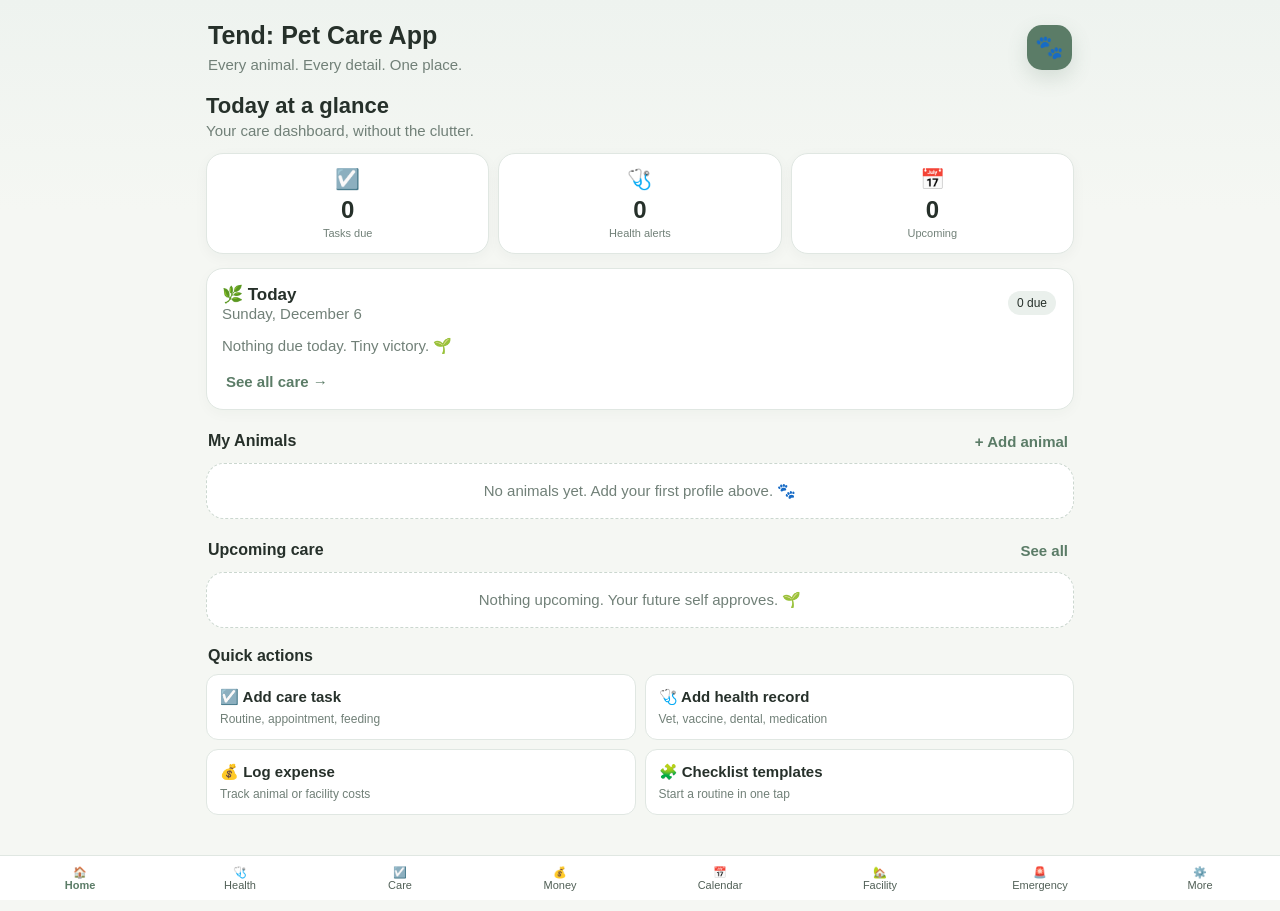
==== index.html @ 2cbe934b "Automatically check for app updates and reload animal photos on resume" ====
<!doctype html><html><head><meta charset="utf-8"><meta name="viewport" content="width=device-width,initial-scale=1,viewport-fit=cover"><meta name="theme-color" content="#5b7c67"><link rel="manifest" href="manifest.json"><link rel="apple-touch-icon" href="./icon-192.png?v=10"><link rel="icon" href="./icon-192.png?v=10" type="image/png"><title>Tend: Pet Care App</title><meta name="tend-build" content="2026-10-11-auto1"><link rel="stylesheet" href="./enhancements.css?v=3"><script src="./enhancements.js?v=3"></script><script src="./bugfixes.js?v=1"></script><style>:root{--a:#5b7c67;--a2:#78927f;--bg:#f5f7f3;--card:#fff;--ink:#26302a;--muted:#718078;--line:#e0e7e2;--soft:#eaf0ec;--cream:#f7f3e7;--warn:#a66a2c;--danger:#8a3d2c}*{box-sizing:border-box}body{margin:0;background:linear-gradient(180deg,#eef3ef 0,#f5f7f3 210px);font:15px -apple-system,BlinkMacSystemFont,"Segoe UI",sans-serif;color:var(--ink)}button,input,select,textarea{font:inherit}button{border:1px solid var(--line);background:#fff;border-radius:12px;padding:10px 13px;color:var(--ink)}button:active{transform:scale(.98)}.primary{background:var(--a);color:#fff;border:0;font-weight:700}.app{max-width:900px;margin:auto;padding:18px 16px calc(96px + env(safe-area-inset-bottom))}.top{padding:4px 2px 16px}.brand{display:flex;align-items:center;justify-content:space-between;gap:12px}.brand h1{font-size:25px;line-height:1.1;margin:0}.brand p{margin:6px 0 0;color:var(--muted)}.paw{width:45px;height:45px;border-radius:15px;background:var(--a);display:grid;place-items:center;color:#fff;font-size:23px;box-shadow:0 8px 20px #5b7c6730}.screen{display:none}.screen.on{display:block}.homeHero{margin:4px 0 14px}.homeHero h2{font-size:22px;margin:0 0 3px}.homeHero p{margin:0;color:var(--muted)}.stats{display:grid;grid-template-columns:repeat(3,1fr);gap:9px;margin:14px 0}.stat{background:var(--card);border:1px solid var(--line);border-radius:17px;padding:13px 10px;min-height:88px;box-shadow:0 4px 14px #26302a0a}.stat .ico{font-size:20px}.stat strong{display:block;font-size:24px;line-height:1.1;margin-top:6px}.stat span{font-size:11px;color:var(--muted)}.sectionHead{display:flex;justify-content:space-between;align-items:center;margin:19px 2px 9px}.sectionHead h3{margin:0;font-size:16px}.link{border:0;background:transparent;color:var(--a);padding:4px;font-weight:700}.animals{display:grid;gap:9px}.animal{display:flex;align-items:center;gap:12px;background:var(--card);border:1px solid var(--line);border-radius:18px;padding:11px;box-shadow:0 4px 14px #26302a0a;cursor:pointer}.animal .avatar{width:64px;height:64px;border-radius:16px;background:var(--soft);display:grid;place-items:center;overflow:hidden;flex:0 0 auto;font-size:29px}.avatar img{width:100%;height:100%;object-fit:cover}.animalMain{min-width:0;flex:1}.animalMain b{font-size:16px}.animalMain .sub{color:var(--muted);font-size:13px;margin-top:3px;white-space:nowrap;overflow:hidden;text-overflow:ellipsis}.chev{color:#9aa69f;font-size:22px}.empty{background:var(--card);border:1px dashed #cbd7cf;border-radius:18px;padding:18px;text-align:center;color:var(--muted)}.quick{display:grid;grid-template-columns:1fr 1fr;gap:9px}.quick button{text-align:left;padding:13px;background:#fff}.quick b{display:block;margin-bottom:3px}.quick span{font-size:12px;color:var(--muted)}.card{background:var(--card);border:1px solid var(--line);border-radius:17px;padding:15px;margin:10px 0;box-shadow:0 4px 14px #26302a08}.grid{display:grid;grid-template-columns:1fr 1fr;gap:10px}.title{display:flex;justify-content:space-between;align-items:center;gap:8px}.muted{color:var(--muted)}h2{font-size:21px}.pet{display:flex;gap:12px;align-items:center}.task{display:flex;gap:10px;align-items:center}.check{width:30px;height:30px;border-radius:50%;padding:0}.done{text-decoration:line-through;opacity:.55}.pill{display:inline-block;padding:5px 9px;border-radius:999px;background:var(--soft);font-size:12px;margin:2px}.danger{color:var(--danger)}nav{position:fixed;bottom:0;left:0;right:0;background:#fffffff2;backdrop-filter:blur(16px);border-top:1px solid var(--line);display:flex;justify-content:center;z-index:9;overflow:auto;padding-bottom:env(safe-area-inset-bottom)}nav button{border:0;border-radius:0;font-size:11px;background:transparent;padding:10px 7px 9px;min-width:65px;color:#516057}nav button.active{color:var(--a);font-weight:800}.modal{display:none;position:fixed;inset:0;background:#0007;align-items:flex-end;z-index:10}.modal.on{display:flex}.sheet{background:#fff;width:100%;max-height:94vh;overflow:auto;border-radius:24px 24px 0 0;padding:20px}.formgrid{display:grid;grid-template-columns:1fr 1fr;gap:8px}label{display:block;color:var(--muted);margin:8px 0}input,select,textarea{width:100%;padding:10px;border:1px solid var(--line);border-radius:10px;margin-top:4px}textarea{min-height:65px}.species{display:grid;grid-template-columns:1fr 1fr;gap:7px;max-height:280px;overflow:auto}.species button.sel{outline:2px solid var(--a);background:var(--soft)}.template{cursor:pointer}.template b{display:block;margin-bottom:5px}.profilePhoto{width:92px;height:92px;border-radius:22px;overflow:hidden;background:var(--soft);display:grid;place-items:center;font-size:40px}.profilePhoto img{width:100%;height:100%;object-fit:cover}.alertCard{border-left:4px solid var(--warn)}.upcomingRow{display:flex;justify-content:space-between;gap:10px;align-items:center}.dateBadge{background:var(--soft);border-radius:12px;padding:7px 9px;text-align:center;min-width:52px}.dateBadge b{display:block;font-size:16px}.dateBadge small{font-size:10px;color:var(--muted)}@media(max-width:560px){.grid,.formgrid{grid-template-columns:1fr}.stats{gap:7px}.stat{padding:11px 8px}.app{padding-top:14px}.brand h1{font-size:22px}}</style></head><body><div class="app"><header class="top"><div class="brand"><div><h1>Tend: Pet Care App</h1><p>Every animal. Every detail. One place.</p></div><div class="paw">🐾</div></div></header><main><section id="home" class="screen on"><div class="homeHero"><h2>Today at a glance</h2><p>Your care dashboard, without the clutter.</p></div><div class="stats"><button class="stat" onclick="show('care')"><div class="ico">☑️</div><strong id="statTasks">0</strong><span>Tasks due</span></button><button class="stat" onclick="show('health')"><div class="ico">🩺</div><strong id="statHealth">0</strong><span>Health alerts</span></button><button class="stat" onclick="show('care')"><div class="ico">📅</div><strong id="statUpcoming">0</strong><span>Upcoming</span></button></div><div class="sectionHead"><h3>My Animals</h3><button class="link" onclick="petForm()">+ Add animal</button></div><div id="pets" class="animals"></div><div class="sectionHead"><h3>Upcoming care</h3><button class="link" onclick="show('care')">See all</button></div><div id="upcoming"></div><div class="sectionHead"><h3>Quick actions</h3></div><div class="quick"><button onclick="careForm()"><b>☑️ Add care task</b><span>Routine, appointment, feeding</span></button><button onclick="healthForm()"><b>🩺 Add health record</b><span>Vet, vaccine, dental, medication</span></button><button onclick="expenseForm()"><b>💰 Log expense</b><span>Track animal or facility costs</span></button><button onclick="templateMenu()"><b>🧩 Checklist templates</b><span>Start a routine in one tap</span></button></div></section><section id="health" class="screen"><div class="title"><h2>🩺 Health</h2><button class="primary" onclick="healthForm()">+ Add</button></div><div id="healthList" class="card"></div></section><section id="care" class="screen"><div class="title"><h2>✨ Care Checklists</h2><button class="primary" onclick="careForm()">+ Task</button></div><div id="careSummary"></div><div id="careList"></div></section><section id="money" class="screen"><div class="title"><h2>💰 Money</h2><button class="primary" onclick="expenseForm()">+ Add</button></div><div id="moneyList" class="card"></div></section><section id="facility" class="screen"><div class="title"><h2>🏡 Facility</h2><button class="primary" onclick="facilityForm()">+ Add checklist</button></div><div id="facilityList"></div></section><section id="emergency" class="screen"><div class="title"><h2>🚨 Emergency</h2><button onclick="incidentForm()">+ Incident</button></div><div id="emList"></div><div id="incidentList"></div></section><section id="more" class="screen"><h2>⚙️ More</h2><div class="card"><b>Mode</b><p class="muted">Use Personal mode for a household, or Facility mode for a rescue, farm, petting zoo, barn, or multi-animal operation.</p><button onclick="toggleMode()">Switch mode</button> <div id="modeText" class="pill"></div></div><div class="card"><button onclick="backup()">Export backup</button> <label style="display:inline-block">Import<input type="file" accept="application/json" onchange="restore(event)" style="display:none"></label></div><div class="card"><b>📸 Transfer animal photos</b><p class="muted">Move photos between Safari and the Home Screen app without replacing animal profiles or other records.</p><button onclick="tendExportPhotos()">Export photos</button> <label style="display:inline-block">Import photos<input type="file" accept=".json,application/json" onchange="tendImportPhotos(event)" style="display:none"></label></div><div class="card" id="tendUpdateCard"><div class="title"><div><b>🔄 Tend Updates</b><p class="muted" style="margin:5px 0 0">Check for the latest version of Tend.</p></div><span class="pill">v0.1</span></div><button class="primary" style="margin-top:10px;width:100%" onclick="window.tendCheckForUpdates()">Check for Updates</button><p id="tendUpdateStatus" class="muted" style="margin:8px 0 0;font-size:12px"></p></div></div></section></main><nav id="nav"><button data-s="home" onclick="show('home')">🏠<br>Home</button><button data-s="health" onclick="show('health')">🩺<br>Health</button><button data-s="care" onclick="show('care')">☑️<br>Care</button><button data-s="money" onclick="show('money')">💰<br>Money</button><button data-s="facility" onclick="show('facility')">🏡<br>Facility</button><button data-s="emergency" onclick="show('emergency')">🚨<br>Emergency</button><button data-s="more" onclick="show('more')">⚙️<br>More</button></nav><div id="modal" class="modal"><div class="sheet"><button onclick="closeM()">×</button><div id="body"></div></div></div></div><script>const K='pcc-web-v6';let raw=localStorage.getItem(K)||localStorage.getItem('pcc-web-v5')||localStorage.getItem('pcc-web-v4')||localStorage.getItem('pcc-web-v3')||localStorage.getItem('pcc-web-v1');let d=raw?JSON.parse(raw):null;d=d||{pets:[],health:[],care:[],expenses:[],meds:[],weights:[],checklists:[],incidents:[],mode:'personal'};for(const k of ['pets','health','care','expenses','meds','weights','checklists','incidents'])d[k]??=[];d.mode??='personal';const $=x=>document.getElementById(x),v=x=>$(x)?.value||'',pn=id=>(d.pets.find(p=>p.id==id)||{}).name||'Unknown';const photoDB=(()=>{let dbp;const connect=()=>dbp??=new Promise((resolve,reject)=>{const req=indexedDB.open('tend-animal-photos',1);req.onupgradeneeded=()=>req.result.createObjectStore('photos');req.onsuccess=()=>resolve(req.result);req.onerror=()=>reject(req.error)});return{async put(id,data){const db=await connect();return new Promise((resolve,reject)=>{const tx=db.transaction('photos','readwrite');tx.objectStore('photos').put(data,String(id));tx.oncomplete=resolve;tx.onerror=()=>reject(tx.error)})},async get(id){const db=await connect();return new Promise((resolve,reject)=>{const tx=db.transaction('photos');const r=tx.objectStore('photos').get(String(id));r.onsuccess=()=>resolve(r.result);r.onerror=()=>reject(r.error)})}}})();async function hydratePhotos(){try{await Promise.all(d.pets.map(async p=>{if(p.photoKey){const photo=await photoDB.get(p.photoKey);if(photo)p.photo=photo}}));render()}catch(e){console.warn('Photo storage unavailable',e)}};document.addEventListener('visibilitychange',()=>{if(!document.hidden)hydratePhotos()});window.addEventListener('pageshow',()=>hydratePhotos());(()=>{let checking=false,lastCheck=0;async function check(){if(checking||!navigator.onLine)return;const now=Date.now();if(now-lastCheck<60000)return;lastCheck=now;checking=true;try{if('serviceWorker'in navigator){const reg=await navigator.serviceWorker.getRegistration();if(reg)await reg.update()}const response=await fetch('./index.html?auto-check='+now,{cache:'no-store'});if(!response.ok)return;const html=await response.text();const version=(html.match(/<meta name="tend-build" content="([^"]+)"/)||[])[1];const current=document.querySelector('meta[name="tend-build"]')?.content;if(version&&current&&version!==current){sessionStorage.setItem('tend-update-pending',version);location.reload()}}catch(e){console.warn('Tend auto-update check',e)}finally{checking=false}}window.addEventListener('pageshow',()=>{hydratePhotos();check()});document.addEventListener('visibilitychange',()=>{if(!document.hidden){hydratePhotos();check()}});window.addEventListener('online',check);setTimeout(check,2500);setInterval(()=>{if(!document.hidden)check()},15*60*1000)})();async function tendExportPhotos(){try{const photos=[];for(const p of d.pets){let photo=p.photo;if(!photo&&p.photoKey)photo=await photoDB.get(p.photoKey);if(photo)photos.push({id:p.id,name:p.name,photo})}if(!photos.length){alert('No saved animal photos found in this version of Tend.');return}const blob=new Blob([JSON.stringify({type:'tend-photo-transfer',photos})],{type:'application/json'});const url=URL.createObjectURL(blob),a=document.createElement('a');a.href=url;a.download='tend-animal-photos.json';a.click();setTimeout(()=>URL.revokeObjectURL(url),30000)}catch(e){alert('Could not export photos: '+e.message)}}async function tendImportPhotos(event){const file=event.target.files?.[0];if(!file)return;try{const data=JSON.parse(await file.text());if(data.type!=='tend-photo-transfer'||!Array.isArray(data.photos))throw Error('Not a Tend photo transfer file');let count=0;for(const item of data.photos){const p=d.pets.find(p=>String(p.id)===String(item.id))||d.pets.find(p=>p.name===item.name);if(!p||typeof item.photo!=='string'||!item.photo.startsWith('data:image/'))continue;await photoDB.put(p.id,item.photo);p.photoKey=p.id;p.photo=item.photo;count++}const current=d.pets.map(p=>p.photo);d.pets.forEach(p=>delete p.photo);try{localStorage.setItem(K,JSON.stringify(d))}finally{d.pets.forEach((p,i)=>{if(current[i])p.photo=current[i]})}render();alert(count+' animal photo(s) transferred! 🐾')}catch(e){alert('Photo import failed: '+e.message)}finally{event.target.value=''}}const save=()=>{try{localStorage.setItem(K,JSON.stringify(d));render();return true}catch(e){alert('Tend storage is full. Your changes could not be saved. Export a backup from More before making further changes.');return false}};const show=s=>{document.querySelectorAll('.screen').forEach(x=>x.classList.remove('on'));$(s).classList.add('on');document.querySelectorAll('nav button').forEach(b=>b.classList.toggle('active',b.dataset.s===s));window.scrollTo(0,0)};const open=h=>{$('body').innerHTML=h;$('modal').classList.add('on')},closeM=()=>{$('modal').classList.remove('on')};const S=[['Dog','🐕'],['Cat','🐈'],['Horse','🐴'],['Rabbit','🐇'],['Guinea pig','🐹'],['Hamster','🐹'],['Rat','🐀'],['Mouse','🐭'],['Hedgehog','🦔'],['Ferret','🦦'],['Chinchilla','🐿️'],['Parrot','🦜'],['Cockatiel','🦜'],['Finch','🐦'],['Canary','🐦'],['Duck','🦆'],['Chicken','🐔'],['Goat','🐐'],['Sheep','🐑'],['Pig','🐖'],['Mini pig','🐖'],['Cow','🐄'],['Donkey','🫏'],['Alpaca','🦙'],['Llama','🦙'],['Lizard','🦎'],['Gecko','🦎'],['Bearded dragon','🦎'],['Snake','🐍'],['Turtle','🐢'],['Tortoise','🐢'],['Frog','🐸'],['Newt','🦎'],['Salamander','🦎'],['Axolotl','🦎'],['Fish','🐠'],['Betta','🐠'],['Koi','🐟'],['Shrimp','🦐'],['Aquatic snail','🐌'],['Hermit crab','🦀'],['Tarantula','🕷️'],['Scorpion','🦂'],['Insect','🪲'],['Millipede','🪱'],['Isopod','🪲'],['Land snail','🐌'],['Other','🐾']];let chosen='Dog',newPhoto=null;const icon=s=>(S.find(x=>x[0]==s)||['','🐾'])[1],group=s=>['Lizard','Gecko','Bearded dragon','Snake','Turtle','Tortoise'].includes(s)?'reptile':['Parrot','Cockatiel','Finch','Canary','Duck','Chicken'].includes(s)?'bird':['Frog','Newt','Salamander','Axolotl'].includes(s)?'amphibian':s;const fields={Horse:['Barn / stall','Height','Feed / forage','Farrier','Dental'],Rabbit:['Hay / forage','Pellets','Dental care','Nail trim','Litter notes'],reptile:['Enclosure','Temperature','Humidity','Feeding','Shedding','Supplements'],amphibian:['Habitat','Water / water quality','Temperature','Humidity','Feeding','Handling notes'],bird:['Enclosure','Diet','Beak care','Nail care','Avian vet'],Dog:['Food / diet','Groomer','Exercise notes'],Cat:['Food / diet','Litter notes','Groomer'],Goat:['Pen / pasture','Feed / forage','Hoof care','Fencing notes'],default:['Diet / feeding','Habitat / enclosure','Care notes']};function petForm(id){let p=id?d.pets.find(x=>x.id==id):{};chosen=p.species||'Dog';newPhoto=null;open(`<h2>${id?'Edit':'Add'} animal</h2><div class="species">${S.map(x=>`<button class="${x[0]==chosen?'sel':''}" onclick="choose('${x[0]}',this)">${x[1]} ${x[0]}</button>`).join('')}</div><div class="formgrid"><label>Name<input id="name" value="${p.name||''}"></label><label>Breed / variety<input id="breed" value="${p.breed||''}"></label></div><label>Photo<input id="photo" type="file" accept="image/*" onchange="photoRead(event)"></label><div class="formgrid">${(fields[group(chosen)]||fields.default).map((x,i)=>`<label>${x}<input id="f${i}" value="${p.extra?.[i]||''}"></label>`).join('')}</div><label>Vet / emergency contact<input id="vet" value="${p.vet||''}"></label><label>Allergies / alerts<input id="allergy" value="${p.allergy||''}"></label><label>Notes<textarea id="notes">${p.notes||''}</textarea></label><button class="primary" onclick="savePet(${id||0})">Save animal</button>`)}function choose(s,b){chosen=s;document.querySelectorAll('.species button').forEach(x=>x.classList.remove('sel'));b.classList.add('sel')}async function photoRead(e){const f=e.target.files?.[0];if(!f)return;if(!f.type.startsWith('image/')){alert('Please choose an image.');return}try{const img=await createImageBitmap(f);const max=900,scale=Math.min(1,max/Math.max(img.width,img.height));const canvas=document.createElement('canvas');canvas.width=Math.max(1,Math.round(img.width*scale));canvas.height=Math.max(1,Math.round(img.height*scale));canvas.getContext('2d').drawImage(img,0,0,canvas.width,canvas.height);img.close();newPhoto=canvas.toDataURL('image/jpeg',0.68);if(newPhoto.length>650000){const smaller=document.createElement('canvas');smaller.width=Math.round(canvas.width*.7);smaller.height=Math.round(canvas.height*.7);smaller.getContext('2d').drawImage(canvas,0,0,smaller.width,smaller.height);newPhoto=smaller.toDataURL('image/jpeg',0.5)}}catch(err){alert('Could not process this photo. Please try another image.')}}async function savePet(id){const existing=id?d.pets.find(x=>x.id==id):null;const p=existing||{id:Date.now()};const prior=existing?{...existing}:null;Object.assign(p,{name:v('name'),species:chosen,breed:v('breed'),vet:v('vet'),allergy:v('allergy'),notes:v('notes'),extra:[0,1,2,3,4,5].map(i=>v('f'+i))});if(newPhoto){try{await photoDB.put(p.id,newPhoto);p.photoKey=p.id;p.photo=newPhoto}catch(e){alert('Photo storage failed. Your animal was not saved.');return}}else if(p.photo&&!p.photoKey){try{await photoDB.put(p.id,p.photo);p.photoKey=p.id}catch(e){console.warn(e)}}if(!existing)d.pets.push(p);const photo=p.photo;delete p.photo;const ok=save();if(photo)p.photo=photo;if(ok){closeM()}else{if(!existing)d.pets=d.pets.filter(x=>x!==p);else Object.assign(p,prior)}}function careForm(id){const t=id?d.care.find(x=>x.id==id):{};open(`<h2>☑️ ${id?'Edit':'Add'} care task</h2><label>Task<input id="ctitle" value="${t.title||''}" placeholder="Feed, clean stall, medication..."></label><div class="formgrid"><label>Due date<input id="cdate" type="date" value="${t.date||new Date().toISOString().slice(0,10)}"></label><label>Repeat<select id="crepeat"><option value="none">Does not repeat</option><option value="daily">Daily</option><option value="weekly">Weekly</option><option value="monthly">Monthly</option></select></label></div><label>Animal<select id="cpet"><option value="">Facility / household</option>${d.pets.map(p=>`<option value="${p.id}" ${t.pet==p.id?'selected':''}>${p.name}</option>`).join('')}</select></label><button class="primary" onclick="saveCare(${id||0})">Save task</button></div>`)}function saveCare(id){const t=id?d.care.find(x=>x.id==id):{id:Date.now(),done:false};Object.assign(t,{title:v('ctitle'),date:v('cdate'),repeat:v('crepeat'),pet:v('cpet')?Number(v('cpet')):null});if(!id)d.care.push(t);save(d);closeM()}function healthForm(){open(`<h2>🩺 Add health record</h2><label>Record<input id="htitle" placeholder="Vet visit, vaccine, dental..."></label><label>Date<input id="hdate" type="date" value="${new Date().toISOString().slice(0,10)}"></label><label>Animal<select id="hpet"><option value="">Select animal</option>${d.pets.map(p=>`<option value="${p.id}">${p.name}</option>`).join('')}</select></label><label>Notes<textarea id="hnotes"></textarea></label><button class="primary" onclick="saveHealth()">Save</button></div>`)}function saveHealth(){d.health.push({id:Date.now(),title:v('htitle'),date:v('hdate'),pet:v('hpet')?Number(v('hpet')):null,notes:v('hnotes')});save(d);closeM()}function expenseForm(){open(`<h2>💰 Log expense</h2><label>Description<input id="etitle"></label><div class="formgrid"><label>Amount<input id="eamt" type="number" step="0.01"></label><label>Date<input id="edate" type="date" value="${new Date().toISOString().slice(0,10)}"></label></div><label>Animal / category<input id="ecat"></label><button class="primary" onclick="saveExpense()">Save</button></div>`)}function saveExpense(){d.expenses.push({id:Date.now(),title:v('etitle'),amount:Number(v('eamt')||0),date:v('edate'),cat:v('ecat')});save(d);closeM()}function facilityForm(){open(`<h2>🏡 Add facility checklist</h2><label>Name<input id="fname" placeholder="Morning barn check"></label><label>Items<textarea id="fitems" placeholder="Water troughs
Hay nets
Doors
Fencing"></textarea></label><button class="primary" onclick="saveFacility()">Save checklist</button></div>`)}function saveFacility(){d.checklists.push({id:Date.now(),title:v('fname'),items:v('fitems').split('\n').filter(Boolean).map(x=>({text:x,done:false}))});save(d);closeM()}function incidentForm(){open(`<h2>🚨 Log incident</h2><label>What happened?<input id="ititle"></label><label>Date<input id="idate" type="date" value="${new Date().toISOString().slice(0,10)}"></label><label>Details<textarea id="inotes"></textarea></label><button class="primary" onclick="saveIncident()">Save</button></div>`)}function saveIncident(){d.incidents.push({id:Date.now(),title:v('ititle'),date:v('idate'),notes:v('inotes')});save(d);closeM()}function templateMenu(){open(`<h2>🧩 Checklist templates</h2>${['Morning animal care','Evening animal care','Barn closing','New animal intake'].map(x=>`<button style="width:100%;margin:5px 0;text-align:left" onclick="addTemplate('${x}')">${x}</button>`).join('')}</div>`)}function addTemplate(x){d.checklists.push({id:Date.now(),title:x,items:[{text:'Check water',done:false},{text:'Check food / forage',done:false},{text:'Observe each animal',done:false},{text:'Clean / reset area',done:false}]});save(d);closeM()}function toggleMode(){d.mode=d.mode==='personal'?'facility':'personal';save(d)}function backup(){const a=document.createElement('a');a.href=URL.createObjectURL(new Blob([JSON.stringify(d)],{type:'application/json'}));a.download='tend-backup.json';a.click()}function restore(e){const r=new FileReader();r.onload=()=>{try{d=JSON.parse(r.result);save();alert('Restored!')}catch{alert('Could not read backup.')}};r.readAsText(e.target.files[0])}function render(){const today=new Date().toISOString().slice(0,10),due=d.care.filter(x=>!x.done&&(!x.date||x.date<=today));$('statTasks').textContent=due.length;$('statHealth').textContent=d.health.length;$('statUpcoming').textContent=d.care.filter(x=>!x.done).length; $('modeText').textContent=d.mode==='facility'?'Facility mode':'Personal mode';$('pets').innerHTML=d.pets.length?d.pets.map(p=>`<div class="animal" onclick="petForm(${p.id})"><div class="avatar">${p.photo?`<img src="${p.photo}">`:icon(p.species)}</div><div class="animalMain"><b>${p.name||'Unnamed'}</b><div class="sub">${p.species||''}${p.breed?' · '+p.breed:''}</div></div><div class="chev">›</div></div>`).join(''):'<div class="empty">No animals yet. Add your first profile above. 🐾</div>';$('upcoming').innerHTML=d.care.filter(x=>!x.done).sort((a,b)=>(a.date||'').localeCompare(b.date||'')).slice(0,4).map(x=>`<div class="card upcomingRow"><div><b>${x.title}</b><div class="muted">${x.date||'No date'}${x.pet?' · '+pn(x.pet):''}</div></div></div>`).join('')||'<div class="empty">Nothing upcoming. Your future self approves. 🌱</div>';$('healthList').innerHTML=d.health.length?d.health.slice().reverse().map(x=>`<div class="card"><b>${x.title}</b><div class="muted">${x.date||''}${x.pet?' · '+pn(x.pet):''}</div><div>${x.notes||''}</div></div>`).join(''):'<div class="empty">No health records yet.</div>';$('careSummary').innerHTML=`<div class="card"><b>${d.care.filter(x=>!x.done).length}</b> open task(s) · <b>${d.care.filter(x=>x.done).length}</b> completed</div>`;$('careList').innerHTML=d.care.length?d.care.map(x=>`<div class="card task"><button class="check" onclick="this.blur()">${x.done?'✓':''}</button><div style="flex:1" class="${x.done?'done':''}"><b>${x.title}</b><div class="muted">${x.date||'No date'}${x.repeat&&x.repeat!=='none'?' · '+x.repeat:''}${x.pet?' · '+pn(x.pet):''}</div></div><button onclick="careForm(${x.id})">Edit</button></div>`).join(''):'<div class="empty">No care tasks yet.</div>';$('moneyList').innerHTML=d.expenses.length?d.expenses.slice().reverse().map(x=>`<div class="card"><b>${x.title}</b><div class="muted">${x.date||''}${x.cat?' · '+x.cat:''}</div><strong>$${Number(x.amount||0).toFixed(2)}</strong></div>`).join(''):'<div class="empty">No expenses yet.</div>';$('facilityList').innerHTML=d.checklists.length?d.checklists.map(c=>`<div class="card"><b>${c.title}</b>${c.items.map(i=>`<label><input type="checkbox" ${i.done?'checked':''} onchange="i.done=this.checked"> ${i.text}</label>`).join('')}</div>`).join(''):'<div class="empty">No facility checklists yet.</div>';$('incidentList').innerHTML=d.incidents.length?d.incidents.slice().reverse().map(x=>`<div class="card"><b>${x.title}</b><div class="muted">${x.date||''}</div><div>${x.notes||''}</div></div>`).join(''):'<div class="empty">No incidents logged yet.</div>'}render();show('home');(async()=>{try{let changed=false;for(const p of d.pets){if(p.photo&&p.photo.startsWith('data:')){await photoDB.put(p.id,p.photo);p.photoKey=p.id;changed=true}}if(changed){const photos=d.pets.map(p=>p.photo);d.pets.forEach(p=>delete p.photo);try{localStorage.setItem(K,JSON.stringify(d))}catch(e){console.warn('Could not migrate old photos',e)}d.pets.forEach((p,i)=>{if(photos[i])p.photo=photos[i]})}await hydratePhotos()}catch(e){console.warn('Photo migration deferred',e)}})();</script></body></html>
---- enhancements.css ----
.tend-cal-head{display:flex;justify-content:space-between;align-items:center;gap:10px;margin:6px 0 12px}.tend-cal-head button{min-width:42px}.tend-cal-head div{font-size:18px;font-weight:800}.tend-cal-grid{display:grid;grid-template-columns:repeat(7,1fr);gap:5px}.tend-cal-dow{font-size:10px;color:var(--muted);text-align:center;padding:4px 0;font-weight:700}.tend-cal-day{min-height:62px;background:#fff;border:1px solid var(--line);border-radius:11px;padding:6px;text-align:left;color:var(--ink);overflow:hidden}.tend-cal-day.today{outline:2px solid var(--a);outline-offset:-2px}.tend-cal-day.mutedDay{opacity:.4}.tend-cal-day>span{display:flex;flex-direction:column;gap:2px;margin-top:4px}.tend-cal-day i{font-style:normal;font-size:9px;line-height:1.15;background:var(--soft);border-radius:5px;padding:2px 3px;white-space:nowrap;overflow:hidden;text-overflow:ellipsis}.tend-event{display:flex;gap:10px;align-items:center}.tend-event-time{min-width:55px;font-size:11px;color:var(--muted)}.tend-today-head{display:flex;justify-content:space-between;align-items:center;gap:10px;padding-bottom:7px}.tend-today-head b{font-size:17px}.tend-today-label{font-size:11px;font-weight:800;color:var(--muted);text-transform:uppercase;letter-spacing:.05em;margin:9px 0 4px}.tend-today-row{display:flex;align-items:center;gap:8px;padding:7px 0;border-top:1px solid var(--line)}.tend-today-row .check{flex:0 0 auto}.tend-today-row button:last-child{padding:7px 9px;font-size:12px}.tend-overdue{border-top:0;background:#fff9f5;border-radius:10px;padding:7px;margin:3px 0}.tend-overdue .muted{color:var(--warn)}.tend-mini-event{display:flex;align-items:center;gap:8px;padding:6px 0}.tend-mini-event>span{font-size:18px}.tend-mini-event b{font-size:13px}
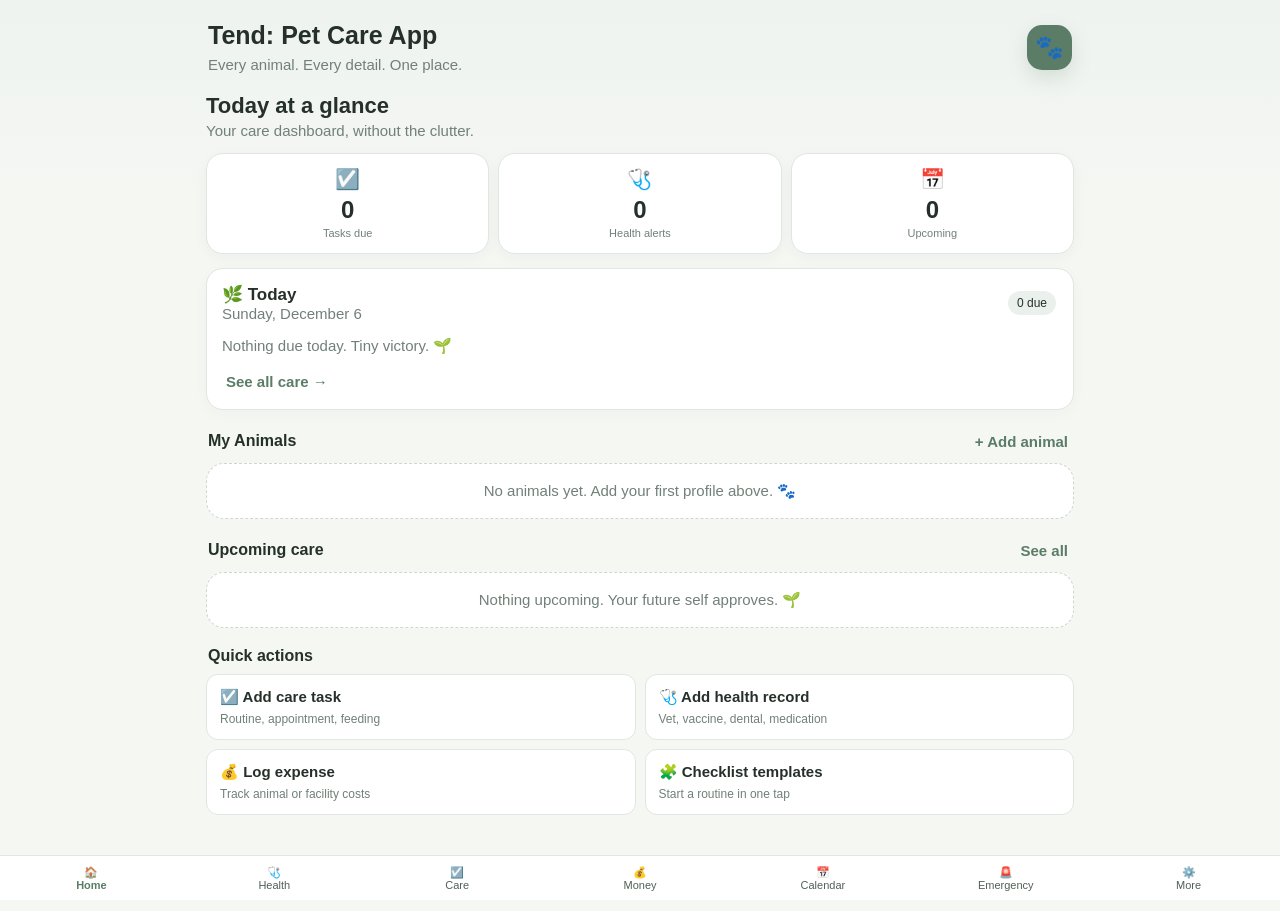
==== commit 837a8bc4: "Remove Facility from navigation and show clear build number" ====
--- a/index.html
+++ b/index.html
@@ -1,4 +1,4 @@
-<!doctype html><html><head><meta charset="utf-8"><meta name="viewport" content="width=device-width,initial-scale=1,viewport-fit=cover"><meta name="theme-color" content="#5b7c67"><link rel="manifest" href="manifest.json"><link rel="apple-touch-icon" href="./icon-192.png?v=10"><link rel="icon" href="./icon-192.png?v=10" type="image/png"><title>Tend: Pet Care App</title><meta name="tend-build" content="2026-10-11-auto1"><link rel="stylesheet" href="./enhancements.css?v=3"><script src="./enhancements.js?v=3"></script><script src="./bugfixes.js?v=1"></script><style>:root{--a:#5b7c67;--a2:#78927f;--bg:#f5f7f3;--card:#fff;--ink:#26302a;--muted:#718078;--line:#e0e7e2;--soft:#eaf0ec;--cream:#f7f3e7;--warn:#a66a2c;--danger:#8a3d2c}*{box-sizing:border-box}body{margin:0;background:linear-gradient(180deg,#eef3ef 0,#f5f7f3 210px);font:15px -apple-system,BlinkMacSystemFont,"Segoe UI",sans-serif;color:var(--ink)}button,input,select,textarea{font:inherit}button{border:1px solid var(--line);background:#fff;border-radius:12px;padding:10px 13px;color:var(--ink)}button:active{transform:scale(.98)}.primary{background:var(--a);color:#fff;border:0;font-weight:700}.app{max-width:900px;margin:auto;padding:18px 16px calc(96px + env(safe-area-inset-bottom))}.top{padding:4px 2px 16px}.brand{display:flex;align-items:center;justify-content:space-between;gap:12px}.brand h1{font-size:25px;line-height:1.1;margin:0}.brand p{margin:6px 0 0;color:var(--muted)}.paw{width:45px;height:45px;border-radius:15px;background:var(--a);display:grid;place-items:center;color:#fff;font-size:23px;box-shadow:0 8px 20px #5b7c6730}.screen{display:none}.screen.on{display:block}.homeHero{margin:4px 0 14px}.homeHero h2{font-size:22px;margin:0 0 3px}.homeHero p{margin:0;color:var(--muted)}.stats{display:grid;grid-template-columns:repeat(3,1fr);gap:9px;margin:14px 0}.stat{background:var(--card);border:1px solid var(--line);border-radius:17px;padding:13px 10px;min-height:88px;box-shadow:0 4px 14px #26302a0a}.stat .ico{font-size:20px}.stat strong{display:block;font-size:24px;line-height:1.1;margin-top:6px}.stat span{font-size:11px;color:var(--muted)}.sectionHead{display:flex;justify-content:space-between;align-items:center;margin:19px 2px 9px}.sectionHead h3{margin:0;font-size:16px}.link{border:0;background:transparent;color:var(--a);padding:4px;font-weight:700}.animals{display:grid;gap:9px}.animal{display:flex;align-items:center;gap:12px;background:var(--card);border:1px solid var(--line);border-radius:18px;padding:11px;box-shadow:0 4px 14px #26302a0a;cursor:pointer}.animal .avatar{width:64px;height:64px;border-radius:16px;background:var(--soft);display:grid;place-items:center;overflow:hidden;flex:0 0 auto;font-size:29px}.avatar img{width:100%;height:100%;object-fit:cover}.animalMain{min-width:0;flex:1}.animalMain b{font-size:16px}.animalMain .sub{color:var(--muted);font-size:13px;margin-top:3px;white-space:nowrap;overflow:hidden;text-overflow:ellipsis}.chev{color:#9aa69f;font-size:22px}.empty{background:var(--card);border:1px dashed #cbd7cf;border-radius:18px;padding:18px;text-align:center;color:var(--muted)}.quick{display:grid;grid-template-columns:1fr 1fr;gap:9px}.quick button{text-align:left;padding:13px;background:#fff}.quick b{display:block;margin-bottom:3px}.quick span{font-size:12px;color:var(--muted)}.card{background:var(--card);border:1px solid var(--line);border-radius:17px;padding:15px;margin:10px 0;box-shadow:0 4px 14px #26302a08}.grid{display:grid;grid-template-columns:1fr 1fr;gap:10px}.title{display:flex;justify-content:space-between;align-items:center;gap:8px}.muted{color:var(--muted)}h2{font-size:21px}.pet{display:flex;gap:12px;align-items:center}.task{display:flex;gap:10px;align-items:center}.check{width:30px;height:30px;border-radius:50%;padding:0}.done{text-decoration:line-through;opacity:.55}.pill{display:inline-block;padding:5px 9px;border-radius:999px;background:var(--soft);font-size:12px;margin:2px}.danger{color:var(--danger)}nav{position:fixed;bottom:0;left:0;right:0;background:#fffffff2;backdrop-filter:blur(16px);border-top:1px solid var(--line);display:flex;justify-content:center;z-index:9;overflow:auto;padding-bottom:env(safe-area-inset-bottom)}nav button{border:0;border-radius:0;font-size:11px;background:transparent;padding:10px 7px 9px;min-width:65px;color:#516057}nav button.active{color:var(--a);font-weight:800}.modal{display:none;position:fixed;inset:0;background:#0007;align-items:flex-end;z-index:10}.modal.on{display:flex}.sheet{background:#fff;width:100%;max-height:94vh;overflow:auto;border-radius:24px 24px 0 0;padding:20px}.formgrid{display:grid;grid-template-columns:1fr 1fr;gap:8px}label{display:block;color:var(--muted);margin:8px 0}input,select,textarea{width:100%;padding:10px;border:1px solid var(--line);border-radius:10px;margin-top:4px}textarea{min-height:65px}.species{display:grid;grid-template-columns:1fr 1fr;gap:7px;max-height:280px;overflow:auto}.species button.sel{outline:2px solid var(--a);background:var(--soft)}.template{cursor:pointer}.template b{display:block;margin-bottom:5px}.profilePhoto{width:92px;height:92px;border-radius:22px;overflow:hidden;background:var(--soft);display:grid;place-items:center;font-size:40px}.profilePhoto img{width:100%;height:100%;object-fit:cover}.alertCard{border-left:4px solid var(--warn)}.upcomingRow{display:flex;justify-content:space-between;gap:10px;align-items:center}.dateBadge{background:var(--soft);border-radius:12px;padding:7px 9px;text-align:center;min-width:52px}.dateBadge b{display:block;font-size:16px}.dateBadge small{font-size:10px;color:var(--muted)}@media(max-width:560px){.grid,.formgrid{grid-template-columns:1fr}.stats{gap:7px}.stat{padding:11px 8px}.app{padding-top:14px}.brand h1{font-size:22px}}</style></head><body><div class="app"><header class="top"><div class="brand"><div><h1>Tend: Pet Care App</h1><p>Every animal. Every detail. One place.</p></div><div class="paw">🐾</div></div></header><main><section id="home" class="screen on"><div class="homeHero"><h2>Today at a glance</h2><p>Your care dashboard, without the clutter.</p></div><div class="stats"><button class="stat" onclick="show('care')"><div class="ico">☑️</div><strong id="statTasks">0</strong><span>Tasks due</span></button><button class="stat" onclick="show('health')"><div class="ico">🩺</div><strong id="statHealth">0</strong><span>Health alerts</span></button><button class="stat" onclick="show('care')"><div class="ico">📅</div><strong id="statUpcoming">0</strong><span>Upcoming</span></button></div><div class="sectionHead"><h3>My Animals</h3><button class="link" onclick="petForm()">+ Add animal</button></div><div id="pets" class="animals"></div><div class="sectionHead"><h3>Upcoming care</h3><button class="link" onclick="show('care')">See all</button></div><div id="upcoming"></div><div class="sectionHead"><h3>Quick actions</h3></div><div class="quick"><button onclick="careForm()"><b>☑️ Add care task</b><span>Routine, appointment, feeding</span></button><button onclick="healthForm()"><b>🩺 Add health record</b><span>Vet, vaccine, dental, medication</span></button><button onclick="expenseForm()"><b>💰 Log expense</b><span>Track animal or facility costs</span></button><button onclick="templateMenu()"><b>🧩 Checklist templates</b><span>Start a routine in one tap</span></button></div></section><section id="health" class="screen"><div class="title"><h2>🩺 Health</h2><button class="primary" onclick="healthForm()">+ Add</button></div><div id="healthList" class="card"></div></section><section id="care" class="screen"><div class="title"><h2>✨ Care Checklists</h2><button class="primary" onclick="careForm()">+ Task</button></div><div id="careSummary"></div><div id="careList"></div></section><section id="money" class="screen"><div class="title"><h2>💰 Money</h2><button class="primary" onclick="expenseForm()">+ Add</button></div><div id="moneyList" class="card"></div></section><section id="facility" class="screen"><div class="title"><h2>🏡 Facility</h2><button class="primary" onclick="facilityForm()">+ Add checklist</button></div><div id="facilityList"></div></section><section id="emergency" class="screen"><div class="title"><h2>🚨 Emergency</h2><button onclick="incidentForm()">+ Incident</button></div><div id="emList"></div><div id="incidentList"></div></section><section id="more" class="screen"><h2>⚙️ More</h2><div class="card"><b>Mode</b><p class="muted">Use Personal mode for a household, or Facility mode for a rescue, farm, petting zoo, barn, or multi-animal operation.</p><button onclick="toggleMode()">Switch mode</button> <div id="modeText" class="pill"></div></div><div class="card"><button onclick="backup()">Export backup</button> <label style="display:inline-block">Import<input type="file" accept="application/json" onchange="restore(event)" style="display:none"></label></div><div class="card"><b>📸 Transfer animal photos</b><p class="muted">Move photos between Safari and the Home Screen app without replacing animal profiles or other records.</p><button onclick="tendExportPhotos()">Export photos</button> <label style="display:inline-block">Import photos<input type="file" accept=".json,application/json" onchange="tendImportPhotos(event)" style="display:none"></label></div><div class="card" id="tendUpdateCard"><div class="title"><div><b>🔄 Tend Updates</b><p class="muted" style="margin:5px 0 0">Check for the latest version of Tend.</p></div><span class="pill">v0.1</span></div><button class="primary" style="margin-top:10px;width:100%" onclick="window.tendCheckForUpdates()">Check for Updates</button><p id="tendUpdateStatus" class="muted" style="margin:8px 0 0;font-size:12px"></p></div></div></section></main><nav id="nav"><button data-s="home" onclick="show('home')">🏠<br>Home</button><button data-s="health" onclick="show('health')">🩺<br>Health</button><button data-s="care" onclick="show('care')">☑️<br>Care</button><button data-s="money" onclick="show('money')">💰<br>Money</button><button data-s="facility" onclick="show('facility')">🏡<br>Facility</button><button data-s="emergency" onclick="show('emergency')">🚨<br>Emergency</button><button data-s="more" onclick="show('more')">⚙️<br>More</button></nav><div id="modal" class="modal"><div class="sheet"><button onclick="closeM()">×</button><div id="body"></div></div></div></div><script>const K='pcc-web-v6';let raw=localStorage.getItem(K)||localStorage.getItem('pcc-web-v5')||localStorage.getItem('pcc-web-v4')||localStorage.getItem('pcc-web-v3')||localStorage.getItem('pcc-web-v1');let d=raw?JSON.parse(raw):null;d=d||{pets:[],health:[],care:[],expenses:[],meds:[],weights:[],checklists:[],incidents:[],mode:'personal'};for(const k of ['pets','health','care','expenses','meds','weights','checklists','incidents'])d[k]??=[];d.mode??='personal';const $=x=>document.getElementById(x),v=x=>$(x)?.value||'',pn=id=>(d.pets.find(p=>p.id==id)||{}).name||'Unknown';const photoDB=(()=>{let dbp;const connect=()=>dbp??=new Promise((resolve,reject)=>{const req=indexedDB.open('tend-animal-photos',1);req.onupgradeneeded=()=>req.result.createObjectStore('photos');req.onsuccess=()=>resolve(req.result);req.onerror=()=>reject(req.error)});return{async put(id,data){const db=await connect();return new Promise((resolve,reject)=>{const tx=db.transaction('photos','readwrite');tx.objectStore('photos').put(data,String(id));tx.oncomplete=resolve;tx.onerror=()=>reject(tx.error)})},async get(id){const db=await connect();return new Promise((resolve,reject)=>{const tx=db.transaction('photos');const r=tx.objectStore('photos').get(String(id));r.onsuccess=()=>resolve(r.result);r.onerror=()=>reject(r.error)})}}})();async function hydratePhotos(){try{await Promise.all(d.pets.map(async p=>{if(p.photoKey){const photo=await photoDB.get(p.photoKey);if(photo)p.photo=photo}}));render()}catch(e){console.warn('Photo storage unavailable',e)}};document.addEventListener('visibilitychange',()=>{if(!document.hidden)hydratePhotos()});window.addEventListener('pageshow',()=>hydratePhotos());(()=>{let checking=false,lastCheck=0;async function check(){if(checking||!navigator.onLine)return;const now=Date.now();if(now-lastCheck<60000)return;lastCheck=now;checking=true;try{if('serviceWorker'in navigator){const reg=await navigator.serviceWorker.getRegistration();if(reg)await reg.update()}const response=await fetch('./index.html?auto-check='+now,{cache:'no-store'});if(!response.ok)return;const html=await response.text();const version=(html.match(/<meta name="tend-build" content="([^"]+)"/)||[])[1];const current=document.querySelector('meta[name="tend-build"]')?.content;if(version&&current&&version!==current){sessionStorage.setItem('tend-update-pending',version);location.reload()}}catch(e){console.warn('Tend auto-update check',e)}finally{checking=false}}window.addEventListener('pageshow',()=>{hydratePhotos();check()});document.addEventListener('visibilitychange',()=>{if(!document.hidden){hydratePhotos();check()}});window.addEventListener('online',check);setTimeout(check,2500);setInterval(()=>{if(!document.hidden)check()},15*60*1000)})();async function tendExportPhotos(){try{const photos=[];for(const p of d.pets){let photo=p.photo;if(!photo&&p.photoKey)photo=await photoDB.get(p.photoKey);if(photo)photos.push({id:p.id,name:p.name,photo})}if(!photos.length){alert('No saved animal photos found in this version of Tend.');return}const blob=new Blob([JSON.stringify({type:'tend-photo-transfer',photos})],{type:'application/json'});const url=URL.createObjectURL(blob),a=document.createElement('a');a.href=url;a.download='tend-animal-photos.json';a.click();setTimeout(()=>URL.revokeObjectURL(url),30000)}catch(e){alert('Could not export photos: '+e.message)}}async function tendImportPhotos(event){const file=event.target.files?.[0];if(!file)return;try{const data=JSON.parse(await file.text());if(data.type!=='tend-photo-transfer'||!Array.isArray(data.photos))throw Error('Not a Tend photo transfer file');let count=0;for(const item of data.photos){const p=d.pets.find(p=>String(p.id)===String(item.id))||d.pets.find(p=>p.name===item.name);if(!p||typeof item.photo!=='string'||!item.photo.startsWith('data:image/'))continue;await photoDB.put(p.id,item.photo);p.photoKey=p.id;p.photo=item.photo;count++}const current=d.pets.map(p=>p.photo);d.pets.forEach(p=>delete p.photo);try{localStorage.setItem(K,JSON.stringify(d))}finally{d.pets.forEach((p,i)=>{if(current[i])p.photo=current[i]})}render();alert(count+' animal photo(s) transferred! 🐾')}catch(e){alert('Photo import failed: '+e.message)}finally{event.target.value=''}}const save=()=>{try{localStorage.setItem(K,JSON.stringify(d));render();return true}catch(e){alert('Tend storage is full. Your changes could not be saved. Export a backup from More before making further changes.');return false}};const show=s=>{document.querySelectorAll('.screen').forEach(x=>x.classList.remove('on'));$(s).classList.add('on');document.querySelectorAll('nav button').forEach(b=>b.classList.toggle('active',b.dataset.s===s));window.scrollTo(0,0)};const open=h=>{$('body').innerHTML=h;$('modal').classList.add('on')},closeM=()=>{$('modal').classList.remove('on')};const S=[['Dog','🐕'],['Cat','🐈'],['Horse','🐴'],['Rabbit','🐇'],['Guinea pig','🐹'],['Hamster','🐹'],['Rat','🐀'],['Mouse','🐭'],['Hedgehog','🦔'],['Ferret','🦦'],['Chinchilla','🐿️'],['Parrot','🦜'],['Cockatiel','🦜'],['Finch','🐦'],['Canary','🐦'],['Duck','🦆'],['Chicken','🐔'],['Goat','🐐'],['Sheep','🐑'],['Pig','🐖'],['Mini pig','🐖'],['Cow','🐄'],['Donkey','🫏'],['Alpaca','🦙'],['Llama','🦙'],['Lizard','🦎'],['Gecko','🦎'],['Bearded dragon','🦎'],['Snake','🐍'],['Turtle','🐢'],['Tortoise','🐢'],['Frog','🐸'],['Newt','🦎'],['Salamander','🦎'],['Axolotl','🦎'],['Fish','🐠'],['Betta','🐠'],['Koi','🐟'],['Shrimp','🦐'],['Aquatic snail','🐌'],['Hermit crab','🦀'],['Tarantula','🕷️'],['Scorpion','🦂'],['Insect','🪲'],['Millipede','🪱'],['Isopod','🪲'],['Land snail','🐌'],['Other','🐾']];let chosen='Dog',newPhoto=null;const icon=s=>(S.find(x=>x[0]==s)||['','🐾'])[1],group=s=>['Lizard','Gecko','Bearded dragon','Snake','Turtle','Tortoise'].includes(s)?'reptile':['Parrot','Cockatiel','Finch','Canary','Duck','Chicken'].includes(s)?'bird':['Frog','Newt','Salamander','Axolotl'].includes(s)?'amphibian':s;const fields={Horse:['Barn / stall','Height','Feed / forage','Farrier','Dental'],Rabbit:['Hay / forage','Pellets','Dental care','Nail trim','Litter notes'],reptile:['Enclosure','Temperature','Humidity','Feeding','Shedding','Supplements'],amphibian:['Habitat','Water / water quality','Temperature','Humidity','Feeding','Handling notes'],bird:['Enclosure','Diet','Beak care','Nail care','Avian vet'],Dog:['Food / diet','Groomer','Exercise notes'],Cat:['Food / diet','Litter notes','Groomer'],Goat:['Pen / pasture','Feed / forage','Hoof care','Fencing notes'],default:['Diet / feeding','Habitat / enclosure','Care notes']};function petForm(id){let p=id?d.pets.find(x=>x.id==id):{};chosen=p.species||'Dog';newPhoto=null;open(`<h2>${id?'Edit':'Add'} animal</h2><div class="species">${S.map(x=>`<button class="${x[0]==chosen?'sel':''}" onclick="choose('${x[0]}',this)">${x[1]} ${x[0]}</button>`).join('')}</div><div class="formgrid"><label>Name<input id="name" value="${p.name||''}"></label><label>Breed / variety<input id="breed" value="${p.breed||''}"></label></div><label>Photo<input id="photo" type="file" accept="image/*" onchange="photoRead(event)"></label><div class="formgrid">${(fields[group(chosen)]||fields.default).map((x,i)=>`<label>${x}<input id="f${i}" value="${p.extra?.[i]||''}"></label>`).join('')}</div><label>Vet / emergency contact<input id="vet" value="${p.vet||''}"></label><label>Allergies / alerts<input id="allergy" value="${p.allergy||''}"></label><label>Notes<textarea id="notes">${p.notes||''}</textarea></label><button class="primary" onclick="savePet(${id||0})">Save animal</button>`)}function choose(s,b){chosen=s;document.querySelectorAll('.species button').forEach(x=>x.classList.remove('sel'));b.classList.add('sel')}async function photoRead(e){const f=e.target.files?.[0];if(!f)return;if(!f.type.startsWith('image/')){alert('Please choose an image.');return}try{const img=await createImageBitmap(f);const max=900,scale=Math.min(1,max/Math.max(img.width,img.height));const canvas=document.createElement('canvas');canvas.width=Math.max(1,Math.round(img.width*scale));canvas.height=Math.max(1,Math.round(img.height*scale));canvas.getContext('2d').drawImage(img,0,0,canvas.width,canvas.height);img.close();newPhoto=canvas.toDataURL('image/jpeg',0.68);if(newPhoto.length>650000){const smaller=document.createElement('canvas');smaller.width=Math.round(canvas.width*.7);smaller.height=Math.round(canvas.height*.7);smaller.getContext('2d').drawImage(canvas,0,0,smaller.width,smaller.height);newPhoto=smaller.toDataURL('image/jpeg',0.5)}}catch(err){alert('Could not process this photo. Please try another image.')}}async function savePet(id){const existing=id?d.pets.find(x=>x.id==id):null;const p=existing||{id:Date.now()};const prior=existing?{...existing}:null;Object.assign(p,{name:v('name'),species:chosen,breed:v('breed'),vet:v('vet'),allergy:v('allergy'),notes:v('notes'),extra:[0,1,2,3,4,5].map(i=>v('f'+i))});if(newPhoto){try{await photoDB.put(p.id,newPhoto);p.photoKey=p.id;p.photo=newPhoto}catch(e){alert('Photo storage failed. Your animal was not saved.');return}}else if(p.photo&&!p.photoKey){try{await photoDB.put(p.id,p.photo);p.photoKey=p.id}catch(e){console.warn(e)}}if(!existing)d.pets.push(p);const photo=p.photo;delete p.photo;const ok=save();if(photo)p.photo=photo;if(ok){closeM()}else{if(!existing)d.pets=d.pets.filter(x=>x!==p);else Object.assign(p,prior)}}function careForm(id){const t=id?d.care.find(x=>x.id==id):{};open(`<h2>☑️ ${id?'Edit':'Add'} care task</h2><label>Task<input id="ctitle" value="${t.title||''}" placeholder="Feed, clean stall, medication..."></label><div class="formgrid"><label>Due date<input id="cdate" type="date" value="${t.date||new Date().toISOString().slice(0,10)}"></label><label>Repeat<select id="crepeat"><option value="none">Does not repeat</option><option value="daily">Daily</option><option value="weekly">Weekly</option><option value="monthly">Monthly</option></select></label></div><label>Animal<select id="cpet"><option value="">Facility / household</option>${d.pets.map(p=>`<option value="${p.id}" ${t.pet==p.id?'selected':''}>${p.name}</option>`).join('')}</select></label><button class="primary" onclick="saveCare(${id||0})">Save task</button></div>`)}function saveCare(id){const t=id?d.care.find(x=>x.id==id):{id:Date.now(),done:false};Object.assign(t,{title:v('ctitle'),date:v('cdate'),repeat:v('crepeat'),pet:v('cpet')?Number(v('cpet')):null});if(!id)d.care.push(t);save(d);closeM()}function healthForm(){open(`<h2>🩺 Add health record</h2><label>Record<input id="htitle" placeholder="Vet visit, vaccine, dental..."></label><label>Date<input id="hdate" type="date" value="${new Date().toISOString().slice(0,10)}"></label><label>Animal<select id="hpet"><option value="">Select animal</option>${d.pets.map(p=>`<option value="${p.id}">${p.name}</option>`).join('')}</select></label><label>Notes<textarea id="hnotes"></textarea></label><button class="primary" onclick="saveHealth()">Save</button></div>`)}function saveHealth(){d.health.push({id:Date.now(),title:v('htitle'),date:v('hdate'),pet:v('hpet')?Number(v('hpet')):null,notes:v('hnotes')});save(d);closeM()}function expenseForm(){open(`<h2>💰 Log expense</h2><label>Description<input id="etitle"></label><div class="formgrid"><label>Amount<input id="eamt" type="number" step="0.01"></label><label>Date<input id="edate" type="date" value="${new Date().toISOString().slice(0,10)}"></label></div><label>Animal / category<input id="ecat"></label><button class="primary" onclick="saveExpense()">Save</button></div>`)}function saveExpense(){d.expenses.push({id:Date.now(),title:v('etitle'),amount:Number(v('eamt')||0),date:v('edate'),cat:v('ecat')});save(d);closeM()}function facilityForm(){open(`<h2>🏡 Add facility checklist</h2><label>Name<input id="fname" placeholder="Morning barn check"></label><label>Items<textarea id="fitems" placeholder="Water troughs
+<!doctype html><html><head><meta charset="utf-8"><meta name="viewport" content="width=device-width,initial-scale=1,viewport-fit=cover"><meta name="theme-color" content="#5b7c67"><link rel="manifest" href="manifest.json"><link rel="apple-touch-icon" href="./icon-192.png?v=10"><link rel="icon" href="./icon-192.png?v=10" type="image/png"><title>Tend: Pet Care App</title><meta name="tend-build" content="2026-10-11-nav-build24"><link rel="stylesheet" href="./enhancements.css?v=3"><script src="./enhancements.js?v=3"></script><script src="./bugfixes.js?v=1"></script><style>:root{--a:#5b7c67;--a2:#78927f;--bg:#f5f7f3;--card:#fff;--ink:#26302a;--muted:#718078;--line:#e0e7e2;--soft:#eaf0ec;--cream:#f7f3e7;--warn:#a66a2c;--danger:#8a3d2c}*{box-sizing:border-box}body{margin:0;background:linear-gradient(180deg,#eef3ef 0,#f5f7f3 210px);font:15px -apple-system,BlinkMacSystemFont,"Segoe UI",sans-serif;color:var(--ink)}button,input,select,textarea{font:inherit}button{border:1px solid var(--line);background:#fff;border-radius:12px;padding:10px 13px;color:var(--ink)}button:active{transform:scale(.98)}.primary{background:var(--a);color:#fff;border:0;font-weight:700}.app{max-width:900px;margin:auto;padding:18px 16px calc(96px + env(safe-area-inset-bottom))}.top{padding:4px 2px 16px}.brand{display:flex;align-items:center;justify-content:space-between;gap:12px}.brand h1{font-size:25px;line-height:1.1;margin:0}.brand p{margin:6px 0 0;color:var(--muted)}.paw{width:45px;height:45px;border-radius:15px;background:var(--a);display:grid;place-items:center;color:#fff;font-size:23px;box-shadow:0 8px 20px #5b7c6730}.screen{display:none}.screen.on{display:block}.homeHero{margin:4px 0 14px}.homeHero h2{font-size:22px;margin:0 0 3px}.homeHero p{margin:0;color:var(--muted)}.stats{display:grid;grid-template-columns:repeat(3,1fr);gap:9px;margin:14px 0}.stat{background:var(--card);border:1px solid var(--line);border-radius:17px;padding:13px 10px;min-height:88px;box-shadow:0 4px 14px #26302a0a}.stat .ico{font-size:20px}.stat strong{display:block;font-size:24px;line-height:1.1;margin-top:6px}.stat span{font-size:11px;color:var(--muted)}.sectionHead{display:flex;justify-content:space-between;align-items:center;margin:19px 2px 9px}.sectionHead h3{margin:0;font-size:16px}.link{border:0;background:transparent;color:var(--a);padding:4px;font-weight:700}.animals{display:grid;gap:9px}.animal{display:flex;align-items:center;gap:12px;background:var(--card);border:1px solid var(--line);border-radius:18px;padding:11px;box-shadow:0 4px 14px #26302a0a;cursor:pointer}.animal .avatar{width:64px;height:64px;border-radius:16px;background:var(--soft);display:grid;place-items:center;overflow:hidden;flex:0 0 auto;font-size:29px}.avatar img{width:100%;height:100%;object-fit:cover}.animalMain{min-width:0;flex:1}.animalMain b{font-size:16px}.animalMain .sub{color:var(--muted);font-size:13px;margin-top:3px;white-space:nowrap;overflow:hidden;text-overflow:ellipsis}.chev{color:#9aa69f;font-size:22px}.empty{background:var(--card);border:1px dashed #cbd7cf;border-radius:18px;padding:18px;text-align:center;color:var(--muted)}.quick{display:grid;grid-template-columns:1fr 1fr;gap:9px}.quick button{text-align:left;padding:13px;background:#fff}.quick b{display:block;margin-bottom:3px}.quick span{font-size:12px;color:var(--muted)}.card{background:var(--card);border:1px solid var(--line);border-radius:17px;padding:15px;margin:10px 0;box-shadow:0 4px 14px #26302a08}.grid{display:grid;grid-template-columns:1fr 1fr;gap:10px}.title{display:flex;justify-content:space-between;align-items:center;gap:8px}.muted{color:var(--muted)}h2{font-size:21px}.pet{display:flex;gap:12px;align-items:center}.task{display:flex;gap:10px;align-items:center}.check{width:30px;height:30px;border-radius:50%;padding:0}.done{text-decoration:line-through;opacity:.55}.pill{display:inline-block;padding:5px 9px;border-radius:999px;background:var(--soft);font-size:12px;margin:2px}.danger{color:var(--danger)}nav{position:fixed;bottom:0;left:0;right:0;background:#fffffff2;backdrop-filter:blur(16px);border-top:1px solid var(--line);display:flex;justify-content:center;z-index:9;overflow:auto;padding-bottom:env(safe-area-inset-bottom)}nav button{border:0;border-radius:0;font-size:11px;background:transparent;padding:10px 7px 9px;min-width:65px;color:#516057}nav button.active{color:var(--a);font-weight:800}.modal{display:none;position:fixed;inset:0;background:#0007;align-items:flex-end;z-index:10}.modal.on{display:flex}.sheet{background:#fff;width:100%;max-height:94vh;overflow:auto;border-radius:24px 24px 0 0;padding:20px}.formgrid{display:grid;grid-template-columns:1fr 1fr;gap:8px}label{display:block;color:var(--muted);margin:8px 0}input,select,textarea{width:100%;padding:10px;border:1px solid var(--line);border-radius:10px;margin-top:4px}textarea{min-height:65px}.species{display:grid;grid-template-columns:1fr 1fr;gap:7px;max-height:280px;overflow:auto}.species button.sel{outline:2px solid var(--a);background:var(--soft)}.template{cursor:pointer}.template b{display:block;margin-bottom:5px}.profilePhoto{width:92px;height:92px;border-radius:22px;overflow:hidden;background:var(--soft);display:grid;place-items:center;font-size:40px}.profilePhoto img{width:100%;height:100%;object-fit:cover}.alertCard{border-left:4px solid var(--warn)}.upcomingRow{display:flex;justify-content:space-between;gap:10px;align-items:center}.dateBadge{background:var(--soft);border-radius:12px;padding:7px 9px;text-align:center;min-width:52px}.dateBadge b{display:block;font-size:16px}.dateBadge small{font-size:10px;color:var(--muted)}@media(max-width:560px){.grid,.formgrid{grid-template-columns:1fr}.stats{gap:7px}.stat{padding:11px 8px}.app{padding-top:14px}.brand h1{font-size:22px}}</style><style>nav [data-s="facility"],#facility{display:none!important}</style></head><body><div class="app"><header class="top"><div class="brand"><div><h1>Tend: Pet Care App</h1><p>Every animal. Every detail. One place.</p></div><div class="paw">🐾</div></div></header><main><section id="home" class="screen on"><div class="homeHero"><h2>Today at a glance</h2><p>Your care dashboard, without the clutter.</p></div><div class="stats"><button class="stat" onclick="show('care')"><div class="ico">☑️</div><strong id="statTasks">0</strong><span>Tasks due</span></button><button class="stat" onclick="show('health')"><div class="ico">🩺</div><strong id="statHealth">0</strong><span>Health alerts</span></button><button class="stat" onclick="show('care')"><div class="ico">📅</div><strong id="statUpcoming">0</strong><span>Upcoming</span></button></div><div class="sectionHead"><h3>My Animals</h3><button class="link" onclick="petForm()">+ Add animal</button></div><div id="pets" class="animals"></div><div class="sectionHead"><h3>Upcoming care</h3><button class="link" onclick="show('care')">See all</button></div><div id="upcoming"></div><div class="sectionHead"><h3>Quick actions</h3></div><div class="quick"><button onclick="careForm()"><b>☑️ Add care task</b><span>Routine, appointment, feeding</span></button><button onclick="healthForm()"><b>🩺 Add health record</b><span>Vet, vaccine, dental, medication</span></button><button onclick="expenseForm()"><b>💰 Log expense</b><span>Track animal or facility costs</span></button><button onclick="templateMenu()"><b>🧩 Checklist templates</b><span>Start a routine in one tap</span></button></div></section><section id="health" class="screen"><div class="title"><h2>🩺 Health</h2><button class="primary" onclick="healthForm()">+ Add</button></div><div id="healthList" class="card"></div></section><section id="care" class="screen"><div class="title"><h2>✨ Care Checklists</h2><button class="primary" onclick="careForm()">+ Task</button></div><div id="careSummary"></div><div id="careList"></div></section><section id="money" class="screen"><div class="title"><h2>💰 Money</h2><button class="primary" onclick="expenseForm()">+ Add</button></div><div id="moneyList" class="card"></div></section><section id="facility" class="screen"><div class="title"><h2>🏡 Facility</h2><button class="primary" onclick="facilityForm()">+ Add checklist</button></div><div id="facilityList"></div></section><section id="emergency" class="screen"><div class="title"><h2>🚨 Emergency</h2><button onclick="incidentForm()">+ Incident</button></div><div id="emList"></div><div id="incidentList"></div></section><section id="more" class="screen"><h2>⚙️ More</h2><div class="card"><b>Mode</b><p class="muted">Use Personal mode for a household, or Facility mode for a rescue, farm, petting zoo, barn, or multi-animal operation.</p><button onclick="toggleMode()">Switch mode</button> <div id="modeText" class="pill"></div></div><div class="card"><button onclick="backup()">Export backup</button> <label style="display:inline-block">Import<input type="file" accept="application/json" onchange="restore(event)" style="display:none"></label></div><div class="card"><b>📸 Transfer animal photos</b><p class="muted">Move photos between Safari and the Home Screen app without replacing animal profiles or other records.</p><button onclick="tendExportPhotos()">Export photos</button> <label style="display:inline-block">Import photos<input type="file" accept=".json,application/json" onchange="tendImportPhotos(event)" style="display:none"></label></div><div class="card" id="tendUpdateCard"><div class="title"><div><b>🔄 Tend Updates</b><p class="muted" style="margin:5px 0 0">Check for the latest version of Tend.</p></div><span class="pill">Build 24</span></div><button class="primary" style="margin-top:10px;width:100%" onclick="window.tendCheckForUpdates()">Check for Updates</button><p id="tendUpdateStatus" class="muted" style="margin:8px 0 0;font-size:12px"></p></div></div></section></main><nav id="nav"><button data-s="home" onclick="show('home')">🏠<br>Home</button><button data-s="health" onclick="show('health')">🩺<br>Health</button><button data-s="care" onclick="show('care')">☑️<br>Care</button><button data-s="money" onclick="show('money')">💰<br>Money</button><button data-s="emergency" onclick="show('emergency')">🚨<br>Emergency</button><button data-s="more" onclick="show('more')">⚙️<br>More</button></nav><div id="modal" class="modal"><div class="sheet"><button onclick="closeM()">×</button><div id="body"></div></div></div></div><script>const K='pcc-web-v6';let raw=localStorage.getItem(K)||localStorage.getItem('pcc-web-v5')||localStorage.getItem('pcc-web-v4')||localStorage.getItem('pcc-web-v3')||localStorage.getItem('pcc-web-v1');let d=raw?JSON.parse(raw):null;d=d||{pets:[],health:[],care:[],expenses:[],meds:[],weights:[],checklists:[],incidents:[],mode:'personal'};for(const k of ['pets','health','care','expenses','meds','weights','checklists','incidents'])d[k]??=[];d.mode??='personal';const $=x=>document.getElementById(x),v=x=>$(x)?.value||'',pn=id=>(d.pets.find(p=>p.id==id)||{}).name||'Unknown';const photoDB=(()=>{let dbp;const connect=()=>dbp??=new Promise((resolve,reject)=>{const req=indexedDB.open('tend-animal-photos',1);req.onupgradeneeded=()=>req.result.createObjectStore('photos');req.onsuccess=()=>resolve(req.result);req.onerror=()=>reject(req.error)});return{async put(id,data){const db=await connect();return new Promise((resolve,reject)=>{const tx=db.transaction('photos','readwrite');tx.objectStore('photos').put(data,String(id));tx.oncomplete=resolve;tx.onerror=()=>reject(tx.error)})},async get(id){const db=await connect();return new Promise((resolve,reject)=>{const tx=db.transaction('photos');const r=tx.objectStore('photos').get(String(id));r.onsuccess=()=>resolve(r.result);r.onerror=()=>reject(r.error)})}}})();async function hydratePhotos(){try{await Promise.all(d.pets.map(async p=>{if(p.photoKey){const photo=await photoDB.get(p.photoKey);if(photo)p.photo=photo}}));render()}catch(e){console.warn('Photo storage unavailable',e)}};document.addEventListener('visibilitychange',()=>{if(!document.hidden)hydratePhotos()});window.addEventListener('pageshow',()=>hydratePhotos());(()=>{let checking=false,lastCheck=0;async function check(){if(checking||!navigator.onLine)return;const now=Date.now();if(now-lastCheck<60000)return;lastCheck=now;checking=true;try{if('serviceWorker'in navigator){const reg=await navigator.serviceWorker.getRegistration();if(reg)await reg.update()}const response=await fetch('./index.html?auto-check='+now,{cache:'no-store'});if(!response.ok)return;const html=await response.text();const version=(html.match(/<meta name="tend-build" content="([^"]+)"/)||[])[1];const current=document.querySelector('meta[name="tend-build"]')?.content;if(version&&current&&version!==current){sessionStorage.setItem('tend-update-pending',version);location.reload()}}catch(e){console.warn('Tend auto-update check',e)}finally{checking=false}}window.addEventListener('pageshow',()=>{hydratePhotos();check()});document.addEventListener('visibilitychange',()=>{if(!document.hidden){hydratePhotos();check()}});window.addEventListener('online',check);setTimeout(check,2500);setInterval(()=>{if(!document.hidden)check()},15*60*1000)})();async function tendExportPhotos(){try{const photos=[];for(const p of d.pets){let photo=p.photo;if(!photo&&p.photoKey)photo=await photoDB.get(p.photoKey);if(photo)photos.push({id:p.id,name:p.name,photo})}if(!photos.length){alert('No saved animal photos found in this version of Tend.');return}const blob=new Blob([JSON.stringify({type:'tend-photo-transfer',photos})],{type:'application/json'});const url=URL.createObjectURL(blob),a=document.createElement('a');a.href=url;a.download='tend-animal-photos.json';a.click();setTimeout(()=>URL.revokeObjectURL(url),30000)}catch(e){alert('Could not export photos: '+e.message)}}async function tendImportPhotos(event){const file=event.target.files?.[0];if(!file)return;try{const data=JSON.parse(await file.text());if(data.type!=='tend-photo-transfer'||!Array.isArray(data.photos))throw Error('Not a Tend photo transfer file');let count=0;for(const item of data.photos){const p=d.pets.find(p=>String(p.id)===String(item.id))||d.pets.find(p=>p.name===item.name);if(!p||typeof item.photo!=='string'||!item.photo.startsWith('data:image/'))continue;await photoDB.put(p.id,item.photo);p.photoKey=p.id;p.photo=item.photo;count++}const current=d.pets.map(p=>p.photo);d.pets.forEach(p=>delete p.photo);try{localStorage.setItem(K,JSON.stringify(d))}finally{d.pets.forEach((p,i)=>{if(current[i])p.photo=current[i]})}render();alert(count+' animal photo(s) transferred! 🐾')}catch(e){alert('Photo import failed: '+e.message)}finally{event.target.value=''}}const save=()=>{try{localStorage.setItem(K,JSON.stringify(d));render();return true}catch(e){alert('Tend storage is full. Your changes could not be saved. Export a backup from More before making further changes.');return false}};const show=s=>{document.querySelectorAll('.screen').forEach(x=>x.classList.remove('on'));$(s).classList.add('on');document.querySelectorAll('nav button').forEach(b=>b.classList.toggle('active',b.dataset.s===s));window.scrollTo(0,0)};const open=h=>{$('body').innerHTML=h;$('modal').classList.add('on')},closeM=()=>{$('modal').classList.remove('on')};const S=[['Dog','🐕'],['Cat','🐈'],['Horse','🐴'],['Rabbit','🐇'],['Guinea pig','🐹'],['Hamster','🐹'],['Rat','🐀'],['Mouse','🐭'],['Hedgehog','🦔'],['Ferret','🦦'],['Chinchilla','🐿️'],['Parrot','🦜'],['Cockatiel','🦜'],['Finch','🐦'],['Canary','🐦'],['Duck','🦆'],['Chicken','🐔'],['Goat','🐐'],['Sheep','🐑'],['Pig','🐖'],['Mini pig','🐖'],['Cow','🐄'],['Donkey','🫏'],['Alpaca','🦙'],['Llama','🦙'],['Lizard','🦎'],['Gecko','🦎'],['Bearded dragon','🦎'],['Snake','🐍'],['Turtle','🐢'],['Tortoise','🐢'],['Frog','🐸'],['Newt','🦎'],['Salamander','🦎'],['Axolotl','🦎'],['Fish','🐠'],['Betta','🐠'],['Koi','🐟'],['Shrimp','🦐'],['Aquatic snail','🐌'],['Hermit crab','🦀'],['Tarantula','🕷️'],['Scorpion','🦂'],['Insect','🪲'],['Millipede','🪱'],['Isopod','🪲'],['Land snail','🐌'],['Other','🐾']];let chosen='Dog',newPhoto=null;const icon=s=>(S.find(x=>x[0]==s)||['','🐾'])[1],group=s=>['Lizard','Gecko','Bearded dragon','Snake','Turtle','Tortoise'].includes(s)?'reptile':['Parrot','Cockatiel','Finch','Canary','Duck','Chicken'].includes(s)?'bird':['Frog','Newt','Salamander','Axolotl'].includes(s)?'amphibian':s;const fields={Horse:['Barn / stall','Height','Feed / forage','Farrier','Dental'],Rabbit:['Hay / forage','Pellets','Dental care','Nail trim','Litter notes'],reptile:['Enclosure','Temperature','Humidity','Feeding','Shedding','Supplements'],amphibian:['Habitat','Water / water quality','Temperature','Humidity','Feeding','Handling notes'],bird:['Enclosure','Diet','Beak care','Nail care','Avian vet'],Dog:['Food / diet','Groomer','Exercise notes'],Cat:['Food / diet','Litter notes','Groomer'],Goat:['Pen / pasture','Feed / forage','Hoof care','Fencing notes'],default:['Diet / feeding','Habitat / enclosure','Care notes']};function petForm(id){let p=id?d.pets.find(x=>x.id==id):{};chosen=p.species||'Dog';newPhoto=null;open(`<h2>${id?'Edit':'Add'} animal</h2><div class="species">${S.map(x=>`<button class="${x[0]==chosen?'sel':''}" onclick="choose('${x[0]}',this)">${x[1]} ${x[0]}</button>`).join('')}</div><div class="formgrid"><label>Name<input id="name" value="${p.name||''}"></label><label>Breed / variety<input id="breed" value="${p.breed||''}"></label></div><label>Photo<input id="photo" type="file" accept="image/*" onchange="photoRead(event)"></label><div class="formgrid">${(fields[group(chosen)]||fields.default).map((x,i)=>`<label>${x}<input id="f${i}" value="${p.extra?.[i]||''}"></label>`).join('')}</div><label>Vet / emergency contact<input id="vet" value="${p.vet||''}"></label><label>Allergies / alerts<input id="allergy" value="${p.allergy||''}"></label><label>Notes<textarea id="notes">${p.notes||''}</textarea></label><button class="primary" onclick="savePet(${id||0})">Save animal</button>`)}function choose(s,b){chosen=s;document.querySelectorAll('.species button').forEach(x=>x.classList.remove('sel'));b.classList.add('sel')}async function photoRead(e){const f=e.target.files?.[0];if(!f)return;if(!f.type.startsWith('image/')){alert('Please choose an image.');return}try{const img=await createImageBitmap(f);const max=900,scale=Math.min(1,max/Math.max(img.width,img.height));const canvas=document.createElement('canvas');canvas.width=Math.max(1,Math.round(img.width*scale));canvas.height=Math.max(1,Math.round(img.height*scale));canvas.getContext('2d').drawImage(img,0,0,canvas.width,canvas.height);img.close();newPhoto=canvas.toDataURL('image/jpeg',0.68);if(newPhoto.length>650000){const smaller=document.createElement('canvas');smaller.width=Math.round(canvas.width*.7);smaller.height=Math.round(canvas.height*.7);smaller.getContext('2d').drawImage(canvas,0,0,smaller.width,smaller.height);newPhoto=smaller.toDataURL('image/jpeg',0.5)}}catch(err){alert('Could not process this photo. Please try another image.')}}async function savePet(id){const existing=id?d.pets.find(x=>x.id==id):null;const p=existing||{id:Date.now()};const prior=existing?{...existing}:null;const photoToSave=newPhoto;Object.assign(p,{name:v('name'),species:chosen,breed:v('breed'),vet:v('vet'),allergy:v('allergy'),notes:v('notes'),extra:[0,1,2,3,4,5].map(i=>v('f'+i))});if(photoToSave){try{await photoDB.put(p.id,photoToSave);p.photoKey=p.id;p.photo=photoToSave}catch(e){alert('Photo storage failed. Your animal was not saved.');return}}else if(p.photo&&!p.photoKey){try{await photoDB.put(p.id,p.photo);p.photoKey=p.id}catch(e){console.warn(e)}}if(!existing)d.pets.push(p);const photo=p.photo;delete p.photo;const ok=save();if(photo)p.photo=photo;if(ok){render();closeM();newPhoto=null}else{if(!existing)d.pets=d.pets.filter(x=>x!==p);else Object.assign(p,prior);render()}}function careForm(id){const t=id?d.care.find(x=>x.id==id):{};open(`<h2>☑️ ${id?'Edit':'Add'} care task</h2><label>Task<input id="ctitle" value="${t.title||''}" placeholder="Feed, clean stall, medication..."></label><div class="formgrid"><label>Due date<input id="cdate" type="date" value="${t.date||new Date().toISOString().slice(0,10)}"></label><label>Repeat<select id="crepeat"><option value="none">Does not repeat</option><option value="daily">Daily</option><option value="weekly">Weekly</option><option value="monthly">Monthly</option></select></label></div><label>Animal<select id="cpet"><option value="">Facility / household</option>${d.pets.map(p=>`<option value="${p.id}" ${t.pet==p.id?'selected':''}>${p.name}</option>`).join('')}</select></label><button class="primary" onclick="saveCare(${id||0})">Save task</button></div>`)}function saveCare(id){const t=id?d.care.find(x=>x.id==id):{id:Date.now(),done:false};Object.assign(t,{title:v('ctitle'),date:v('cdate'),repeat:v('crepeat'),pet:v('cpet')?Number(v('cpet')):null});if(!id)d.care.push(t);save(d);closeM()}function healthForm(){open(`<h2>🩺 Add health record</h2><label>Record<input id="htitle" placeholder="Vet visit, vaccine, dental..."></label><label>Date<input id="hdate" type="date" value="${new Date().toISOString().slice(0,10)}"></label><label>Animal<select id="hpet"><option value="">Select animal</option>${d.pets.map(p=>`<option value="${p.id}">${p.name}</option>`).join('')}</select></label><label>Notes<textarea id="hnotes"></textarea></label><button class="primary" onclick="saveHealth()">Save</button></div>`)}function saveHealth(){d.health.push({id:Date.now(),title:v('htitle'),date:v('hdate'),pet:v('hpet')?Number(v('hpet')):null,notes:v('hnotes')});save(d);closeM()}function expenseForm(){open(`<h2>💰 Log expense</h2><label>Description<input id="etitle"></label><div class="formgrid"><label>Amount<input id="eamt" type="number" step="0.01"></label><label>Date<input id="edate" type="date" value="${new Date().toISOString().slice(0,10)}"></label></div><label>Animal / category<input id="ecat"></label><button class="primary" onclick="saveExpense()">Save</button></div>`)}function saveExpense(){d.expenses.push({id:Date.now(),title:v('etitle'),amount:Number(v('eamt')||0),date:v('edate'),cat:v('ecat')});save(d);closeM()}function facilityForm(){open(`<h2>🏡 Add facility checklist</h2><label>Name<input id="fname" placeholder="Morning barn check"></label><label>Items<textarea id="fitems" placeholder="Water troughs
 Hay nets
 Doors
 Fencing"></textarea></label><button class="primary" onclick="saveFacility()">Save checklist</button></div>`)}function saveFacility(){d.checklists.push({id:Date.now(),title:v('fname'),items:v('fitems').split('\n').filter(Boolean).map(x=>({text:x,done:false}))});save(d);closeM()}function incidentForm(){open(`<h2>🚨 Log incident</h2><label>What happened?<input id="ititle"></label><label>Date<input id="idate" type="date" value="${new Date().toISOString().slice(0,10)}"></label><label>Details<textarea id="inotes"></textarea></label><button class="primary" onclick="saveIncident()">Save</button></div>`)}function saveIncident(){d.incidents.push({id:Date.now(),title:v('ititle'),date:v('idate'),notes:v('inotes')});save(d);closeM()}function templateMenu(){open(`<h2>🧩 Checklist templates</h2>${['Morning animal care','Evening animal care','Barn closing','New animal intake'].map(x=>`<button style="width:100%;margin:5px 0;text-align:left" onclick="addTemplate('${x}')">${x}</button>`).join('')}</div>`)}function addTemplate(x){d.checklists.push({id:Date.now(),title:x,items:[{text:'Check water',done:false},{text:'Check food / forage',done:false},{text:'Observe each animal',done:false},{text:'Clean / reset area',done:false}]});save(d);closeM()}function toggleMode(){d.mode=d.mode==='personal'?'facility':'personal';save(d)}function backup(){const a=document.createElement('a');a.href=URL.createObjectURL(new Blob([JSON.stringify(d)],{type:'application/json'}));a.download='tend-backup.json';a.click()}function restore(e){const r=new FileReader();r.onload=()=>{try{d=JSON.parse(r.result);save();alert('Restored!')}catch{alert('Could not read backup.')}};r.readAsText(e.target.files[0])}function render(){const today=new Date().toISOString().slice(0,10),due=d.care.filter(x=>!x.done&&(!x.date||x.date<=today));$('statTasks').textContent=due.length;$('statHealth').textContent=d.health.length;$('statUpcoming').textContent=d.care.filter(x=>!x.done).length; $('modeText').textContent=d.mode==='facility'?'Facility mode':'Personal mode';$('pets').innerHTML=d.pets.length?d.pets.map(p=>`<div class="animal" onclick="petForm(${p.id})"><div class="avatar">${p.photo?`<img src="${p.photo}">`:icon(p.species)}</div><div class="animalMain"><b>${p.name||'Unnamed'}</b><div class="sub">${p.species||''}${p.breed?' · '+p.breed:''}</div></div><div class="chev">›</div></div>`).join(''):'<div class="empty">No animals yet. Add your first profile above. 🐾</div>';$('upcoming').innerHTML=d.care.filter(x=>!x.done).sort((a,b)=>(a.date||'').localeCompare(b.date||'')).slice(0,4).map(x=>`<div class="card upcomingRow"><div><b>${x.title}</b><div class="muted">${x.date||'No date'}${x.pet?' · '+pn(x.pet):''}</div></div></div>`).join('')||'<div class="empty">Nothing upcoming. Your future self approves. 🌱</div>';$('healthList').innerHTML=d.health.length?d.health.slice().reverse().map(x=>`<div class="card"><b>${x.title}</b><div class="muted">${x.date||''}${x.pet?' · '+pn(x.pet):''}</div><div>${x.notes||''}</div></div>`).join(''):'<div class="empty">No health records yet.</div>';$('careSummary').innerHTML=`<div class="card"><b>${d.care.filter(x=>!x.done).length}</b> open task(s) · <b>${d.care.filter(x=>x.done).length}</b> completed</div>`;$('careList').innerHTML=d.care.length?d.care.map(x=>`<div class="card task"><button class="check" onclick="this.blur()">${x.done?'✓':''}</button><div style="flex:1" class="${x.done?'done':''}"><b>${x.title}</b><div class="muted">${x.date||'No date'}${x.repeat&&x.repeat!=='none'?' · '+x.repeat:''}${x.pet?' · '+pn(x.pet):''}</div></div><button onclick="careForm(${x.id})">Edit</button></div>`).join(''):'<div class="empty">No care tasks yet.</div>';$('moneyList').innerHTML=d.expenses.length?d.expenses.slice().reverse().map(x=>`<div class="card"><b>${x.title}</b><div class="muted">${x.date||''}${x.cat?' · '+x.cat:''}</div><strong>$${Number(x.amount||0).toFixed(2)}</strong></div>`).join(''):'<div class="empty">No expenses yet.</div>';$('facilityList').innerHTML=d.checklists.length?d.checklists.map(c=>`<div class="card"><b>${c.title}</b>${c.items.map(i=>`<label><input type="checkbox" ${i.done?'checked':''} onchange="i.done=this.checked"> ${i.text}</label>`).join('')}</div>`).join(''):'<div class="empty">No facility checklists yet.</div>';$('incidentList').innerHTML=d.incidents.length?d.incidents.slice().reverse().map(x=>`<div class="card"><b>${x.title}</b><div class="muted">${x.date||''}</div><div>${x.notes||''}</div></div>`).join(''):'<div class="empty">No incidents logged yet.</div>'}render();show('home');(async()=>{try{let changed=false;for(const p of d.pets){if(p.photo&&p.photo.startsWith('data:')){await photoDB.put(p.id,p.photo);p.photoKey=p.id;changed=true}}if(changed){const photos=d.pets.map(p=>p.photo);d.pets.forEach(p=>delete p.photo);try{localStorage.setItem(K,JSON.stringify(d))}catch(e){console.warn('Could not migrate old photos',e)}d.pets.forEach((p,i)=>{if(photos[i])p.photo=photos[i]})}await hydratePhotos()}catch(e){console.warn('Photo migration deferred',e)}})();</script></body></html>
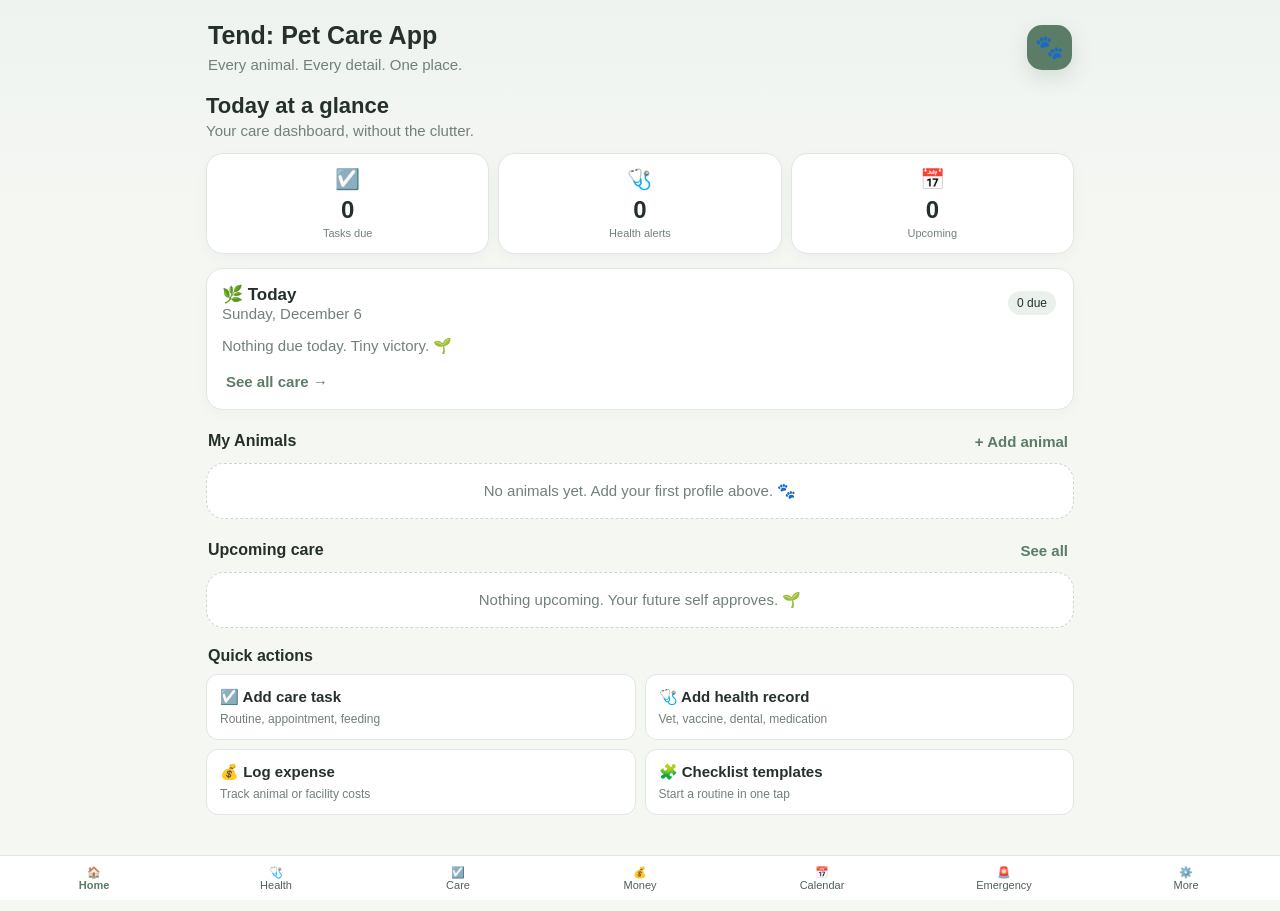
==== commit a4dcc068: "Stabilize fixed bottom navigation and prevent horizontal toolbar scrolling" ====
--- a/index.html
+++ b/index.html
@@ -1,4 +1,4 @@
-<!doctype html><html><head><meta charset="utf-8"><meta name="viewport" content="width=device-width,initial-scale=1,viewport-fit=cover"><meta name="theme-color" content="#5b7c67"><link rel="manifest" href="manifest.json"><link rel="apple-touch-icon" href="./icon-192.png?v=10"><link rel="icon" href="./icon-192.png?v=10" type="image/png"><title>Tend: Pet Care App</title><meta name="tend-build" content="2026-10-11-nav-build24"><link rel="stylesheet" href="./enhancements.css?v=3"><script src="./enhancements.js?v=3"></script><script src="./bugfixes.js?v=1"></script><style>:root{--a:#5b7c67;--a2:#78927f;--bg:#f5f7f3;--card:#fff;--ink:#26302a;--muted:#718078;--line:#e0e7e2;--soft:#eaf0ec;--cream:#f7f3e7;--warn:#a66a2c;--danger:#8a3d2c}*{box-sizing:border-box}body{margin:0;background:linear-gradient(180deg,#eef3ef 0,#f5f7f3 210px);font:15px -apple-system,BlinkMacSystemFont,"Segoe UI",sans-serif;color:var(--ink)}button,input,select,textarea{font:inherit}button{border:1px solid var(--line);background:#fff;border-radius:12px;padding:10px 13px;color:var(--ink)}button:active{transform:scale(.98)}.primary{background:var(--a);color:#fff;border:0;font-weight:700}.app{max-width:900px;margin:auto;padding:18px 16px calc(96px + env(safe-area-inset-bottom))}.top{padding:4px 2px 16px}.brand{display:flex;align-items:center;justify-content:space-between;gap:12px}.brand h1{font-size:25px;line-height:1.1;margin:0}.brand p{margin:6px 0 0;color:var(--muted)}.paw{width:45px;height:45px;border-radius:15px;background:var(--a);display:grid;place-items:center;color:#fff;font-size:23px;box-shadow:0 8px 20px #5b7c6730}.screen{display:none}.screen.on{display:block}.homeHero{margin:4px 0 14px}.homeHero h2{font-size:22px;margin:0 0 3px}.homeHero p{margin:0;color:var(--muted)}.stats{display:grid;grid-template-columns:repeat(3,1fr);gap:9px;margin:14px 0}.stat{background:var(--card);border:1px solid var(--line);border-radius:17px;padding:13px 10px;min-height:88px;box-shadow:0 4px 14px #26302a0a}.stat .ico{font-size:20px}.stat strong{display:block;font-size:24px;line-height:1.1;margin-top:6px}.stat span{font-size:11px;color:var(--muted)}.sectionHead{display:flex;justify-content:space-between;align-items:center;margin:19px 2px 9px}.sectionHead h3{margin:0;font-size:16px}.link{border:0;background:transparent;color:var(--a);padding:4px;font-weight:700}.animals{display:grid;gap:9px}.animal{display:flex;align-items:center;gap:12px;background:var(--card);border:1px solid var(--line);border-radius:18px;padding:11px;box-shadow:0 4px 14px #26302a0a;cursor:pointer}.animal .avatar{width:64px;height:64px;border-radius:16px;background:var(--soft);display:grid;place-items:center;overflow:hidden;flex:0 0 auto;font-size:29px}.avatar img{width:100%;height:100%;object-fit:cover}.animalMain{min-width:0;flex:1}.animalMain b{font-size:16px}.animalMain .sub{color:var(--muted);font-size:13px;margin-top:3px;white-space:nowrap;overflow:hidden;text-overflow:ellipsis}.chev{color:#9aa69f;font-size:22px}.empty{background:var(--card);border:1px dashed #cbd7cf;border-radius:18px;padding:18px;text-align:center;color:var(--muted)}.quick{display:grid;grid-template-columns:1fr 1fr;gap:9px}.quick button{text-align:left;padding:13px;background:#fff}.quick b{display:block;margin-bottom:3px}.quick span{font-size:12px;color:var(--muted)}.card{background:var(--card);border:1px solid var(--line);border-radius:17px;padding:15px;margin:10px 0;box-shadow:0 4px 14px #26302a08}.grid{display:grid;grid-template-columns:1fr 1fr;gap:10px}.title{display:flex;justify-content:space-between;align-items:center;gap:8px}.muted{color:var(--muted)}h2{font-size:21px}.pet{display:flex;gap:12px;align-items:center}.task{display:flex;gap:10px;align-items:center}.check{width:30px;height:30px;border-radius:50%;padding:0}.done{text-decoration:line-through;opacity:.55}.pill{display:inline-block;padding:5px 9px;border-radius:999px;background:var(--soft);font-size:12px;margin:2px}.danger{color:var(--danger)}nav{position:fixed;bottom:0;left:0;right:0;background:#fffffff2;backdrop-filter:blur(16px);border-top:1px solid var(--line);display:flex;justify-content:center;z-index:9;overflow:auto;padding-bottom:env(safe-area-inset-bottom)}nav button{border:0;border-radius:0;font-size:11px;background:transparent;padding:10px 7px 9px;min-width:65px;color:#516057}nav button.active{color:var(--a);font-weight:800}.modal{display:none;position:fixed;inset:0;background:#0007;align-items:flex-end;z-index:10}.modal.on{display:flex}.sheet{background:#fff;width:100%;max-height:94vh;overflow:auto;border-radius:24px 24px 0 0;padding:20px}.formgrid{display:grid;grid-template-columns:1fr 1fr;gap:8px}label{display:block;color:var(--muted);margin:8px 0}input,select,textarea{width:100%;padding:10px;border:1px solid var(--line);border-radius:10px;margin-top:4px}textarea{min-height:65px}.species{display:grid;grid-template-columns:1fr 1fr;gap:7px;max-height:280px;overflow:auto}.species button.sel{outline:2px solid var(--a);background:var(--soft)}.template{cursor:pointer}.template b{display:block;margin-bottom:5px}.profilePhoto{width:92px;height:92px;border-radius:22px;overflow:hidden;background:var(--soft);display:grid;place-items:center;font-size:40px}.profilePhoto img{width:100%;height:100%;object-fit:cover}.alertCard{border-left:4px solid var(--warn)}.upcomingRow{display:flex;justify-content:space-between;gap:10px;align-items:center}.dateBadge{background:var(--soft);border-radius:12px;padding:7px 9px;text-align:center;min-width:52px}.dateBadge b{display:block;font-size:16px}.dateBadge small{font-size:10px;color:var(--muted)}@media(max-width:560px){.grid,.formgrid{grid-template-columns:1fr}.stats{gap:7px}.stat{padding:11px 8px}.app{padding-top:14px}.brand h1{font-size:22px}}</style><style>nav [data-s="facility"],#facility{display:none!important}</style></head><body><div class="app"><header class="top"><div class="brand"><div><h1>Tend: Pet Care App</h1><p>Every animal. Every detail. One place.</p></div><div class="paw">🐾</div></div></header><main><section id="home" class="screen on"><div class="homeHero"><h2>Today at a glance</h2><p>Your care dashboard, without the clutter.</p></div><div class="stats"><button class="stat" onclick="show('care')"><div class="ico">☑️</div><strong id="statTasks">0</strong><span>Tasks due</span></button><button class="stat" onclick="show('health')"><div class="ico">🩺</div><strong id="statHealth">0</strong><span>Health alerts</span></button><button class="stat" onclick="show('care')"><div class="ico">📅</div><strong id="statUpcoming">0</strong><span>Upcoming</span></button></div><div class="sectionHead"><h3>My Animals</h3><button class="link" onclick="petForm()">+ Add animal</button></div><div id="pets" class="animals"></div><div class="sectionHead"><h3>Upcoming care</h3><button class="link" onclick="show('care')">See all</button></div><div id="upcoming"></div><div class="sectionHead"><h3>Quick actions</h3></div><div class="quick"><button onclick="careForm()"><b>☑️ Add care task</b><span>Routine, appointment, feeding</span></button><button onclick="healthForm()"><b>🩺 Add health record</b><span>Vet, vaccine, dental, medication</span></button><button onclick="expenseForm()"><b>💰 Log expense</b><span>Track animal or facility costs</span></button><button onclick="templateMenu()"><b>🧩 Checklist templates</b><span>Start a routine in one tap</span></button></div></section><section id="health" class="screen"><div class="title"><h2>🩺 Health</h2><button class="primary" onclick="healthForm()">+ Add</button></div><div id="healthList" class="card"></div></section><section id="care" class="screen"><div class="title"><h2>✨ Care Checklists</h2><button class="primary" onclick="careForm()">+ Task</button></div><div id="careSummary"></div><div id="careList"></div></section><section id="money" class="screen"><div class="title"><h2>💰 Money</h2><button class="primary" onclick="expenseForm()">+ Add</button></div><div id="moneyList" class="card"></div></section><section id="facility" class="screen"><div class="title"><h2>🏡 Facility</h2><button class="primary" onclick="facilityForm()">+ Add checklist</button></div><div id="facilityList"></div></section><section id="emergency" class="screen"><div class="title"><h2>🚨 Emergency</h2><button onclick="incidentForm()">+ Incident</button></div><div id="emList"></div><div id="incidentList"></div></section><section id="more" class="screen"><h2>⚙️ More</h2><div class="card"><b>Mode</b><p class="muted">Use Personal mode for a household, or Facility mode for a rescue, farm, petting zoo, barn, or multi-animal operation.</p><button onclick="toggleMode()">Switch mode</button> <div id="modeText" class="pill"></div></div><div class="card"><button onclick="backup()">Export backup</button> <label style="display:inline-block">Import<input type="file" accept="application/json" onchange="restore(event)" style="display:none"></label></div><div class="card"><b>📸 Transfer animal photos</b><p class="muted">Move photos between Safari and the Home Screen app without replacing animal profiles or other records.</p><button onclick="tendExportPhotos()">Export photos</button> <label style="display:inline-block">Import photos<input type="file" accept=".json,application/json" onchange="tendImportPhotos(event)" style="display:none"></label></div><div class="card" id="tendUpdateCard"><div class="title"><div><b>🔄 Tend Updates</b><p class="muted" style="margin:5px 0 0">Check for the latest version of Tend.</p></div><span class="pill">Build 24</span></div><button class="primary" style="margin-top:10px;width:100%" onclick="window.tendCheckForUpdates()">Check for Updates</button><p id="tendUpdateStatus" class="muted" style="margin:8px 0 0;font-size:12px"></p></div></div></section></main><nav id="nav"><button data-s="home" onclick="show('home')">🏠<br>Home</button><button data-s="health" onclick="show('health')">🩺<br>Health</button><button data-s="care" onclick="show('care')">☑️<br>Care</button><button data-s="money" onclick="show('money')">💰<br>Money</button><button data-s="emergency" onclick="show('emergency')">🚨<br>Emergency</button><button data-s="more" onclick="show('more')">⚙️<br>More</button></nav><div id="modal" class="modal"><div class="sheet"><button onclick="closeM()">×</button><div id="body"></div></div></div></div><script>const K='pcc-web-v6';let raw=localStorage.getItem(K)||localStorage.getItem('pcc-web-v5')||localStorage.getItem('pcc-web-v4')||localStorage.getItem('pcc-web-v3')||localStorage.getItem('pcc-web-v1');let d=raw?JSON.parse(raw):null;d=d||{pets:[],health:[],care:[],expenses:[],meds:[],weights:[],checklists:[],incidents:[],mode:'personal'};for(const k of ['pets','health','care','expenses','meds','weights','checklists','incidents'])d[k]??=[];d.mode??='personal';const $=x=>document.getElementById(x),v=x=>$(x)?.value||'',pn=id=>(d.pets.find(p=>p.id==id)||{}).name||'Unknown';const photoDB=(()=>{let dbp;const connect=()=>dbp??=new Promise((resolve,reject)=>{const req=indexedDB.open('tend-animal-photos',1);req.onupgradeneeded=()=>req.result.createObjectStore('photos');req.onsuccess=()=>resolve(req.result);req.onerror=()=>reject(req.error)});return{async put(id,data){const db=await connect();return new Promise((resolve,reject)=>{const tx=db.transaction('photos','readwrite');tx.objectStore('photos').put(data,String(id));tx.oncomplete=resolve;tx.onerror=()=>reject(tx.error)})},async get(id){const db=await connect();return new Promise((resolve,reject)=>{const tx=db.transaction('photos');const r=tx.objectStore('photos').get(String(id));r.onsuccess=()=>resolve(r.result);r.onerror=()=>reject(r.error)})}}})();async function hydratePhotos(){try{await Promise.all(d.pets.map(async p=>{if(p.photoKey){const photo=await photoDB.get(p.photoKey);if(photo)p.photo=photo}}));render()}catch(e){console.warn('Photo storage unavailable',e)}};document.addEventListener('visibilitychange',()=>{if(!document.hidden)hydratePhotos()});window.addEventListener('pageshow',()=>hydratePhotos());(()=>{let checking=false,lastCheck=0;async function check(){if(checking||!navigator.onLine)return;const now=Date.now();if(now-lastCheck<60000)return;lastCheck=now;checking=true;try{if('serviceWorker'in navigator){const reg=await navigator.serviceWorker.getRegistration();if(reg)await reg.update()}const response=await fetch('./index.html?auto-check='+now,{cache:'no-store'});if(!response.ok)return;const html=await response.text();const version=(html.match(/<meta name="tend-build" content="([^"]+)"/)||[])[1];const current=document.querySelector('meta[name="tend-build"]')?.content;if(version&&current&&version!==current){sessionStorage.setItem('tend-update-pending',version);location.reload()}}catch(e){console.warn('Tend auto-update check',e)}finally{checking=false}}window.addEventListener('pageshow',()=>{hydratePhotos();check()});document.addEventListener('visibilitychange',()=>{if(!document.hidden){hydratePhotos();check()}});window.addEventListener('online',check);setTimeout(check,2500);setInterval(()=>{if(!document.hidden)check()},15*60*1000)})();async function tendExportPhotos(){try{const photos=[];for(const p of d.pets){let photo=p.photo;if(!photo&&p.photoKey)photo=await photoDB.get(p.photoKey);if(photo)photos.push({id:p.id,name:p.name,photo})}if(!photos.length){alert('No saved animal photos found in this version of Tend.');return}const blob=new Blob([JSON.stringify({type:'tend-photo-transfer',photos})],{type:'application/json'});const url=URL.createObjectURL(blob),a=document.createElement('a');a.href=url;a.download='tend-animal-photos.json';a.click();setTimeout(()=>URL.revokeObjectURL(url),30000)}catch(e){alert('Could not export photos: '+e.message)}}async function tendImportPhotos(event){const file=event.target.files?.[0];if(!file)return;try{const data=JSON.parse(await file.text());if(data.type!=='tend-photo-transfer'||!Array.isArray(data.photos))throw Error('Not a Tend photo transfer file');let count=0;for(const item of data.photos){const p=d.pets.find(p=>String(p.id)===String(item.id))||d.pets.find(p=>p.name===item.name);if(!p||typeof item.photo!=='string'||!item.photo.startsWith('data:image/'))continue;await photoDB.put(p.id,item.photo);p.photoKey=p.id;p.photo=item.photo;count++}const current=d.pets.map(p=>p.photo);d.pets.forEach(p=>delete p.photo);try{localStorage.setItem(K,JSON.stringify(d))}finally{d.pets.forEach((p,i)=>{if(current[i])p.photo=current[i]})}render();alert(count+' animal photo(s) transferred! 🐾')}catch(e){alert('Photo import failed: '+e.message)}finally{event.target.value=''}}const save=()=>{try{localStorage.setItem(K,JSON.stringify(d));render();return true}catch(e){alert('Tend storage is full. Your changes could not be saved. Export a backup from More before making further changes.');return false}};const show=s=>{document.querySelectorAll('.screen').forEach(x=>x.classList.remove('on'));$(s).classList.add('on');document.querySelectorAll('nav button').forEach(b=>b.classList.toggle('active',b.dataset.s===s));window.scrollTo(0,0)};const open=h=>{$('body').innerHTML=h;$('modal').classList.add('on')},closeM=()=>{$('modal').classList.remove('on')};const S=[['Dog','🐕'],['Cat','🐈'],['Horse','🐴'],['Rabbit','🐇'],['Guinea pig','🐹'],['Hamster','🐹'],['Rat','🐀'],['Mouse','🐭'],['Hedgehog','🦔'],['Ferret','🦦'],['Chinchilla','🐿️'],['Parrot','🦜'],['Cockatiel','🦜'],['Finch','🐦'],['Canary','🐦'],['Duck','🦆'],['Chicken','🐔'],['Goat','🐐'],['Sheep','🐑'],['Pig','🐖'],['Mini pig','🐖'],['Cow','🐄'],['Donkey','🫏'],['Alpaca','🦙'],['Llama','🦙'],['Lizard','🦎'],['Gecko','🦎'],['Bearded dragon','🦎'],['Snake','🐍'],['Turtle','🐢'],['Tortoise','🐢'],['Frog','🐸'],['Newt','🦎'],['Salamander','🦎'],['Axolotl','🦎'],['Fish','🐠'],['Betta','🐠'],['Koi','🐟'],['Shrimp','🦐'],['Aquatic snail','🐌'],['Hermit crab','🦀'],['Tarantula','🕷️'],['Scorpion','🦂'],['Insect','🪲'],['Millipede','🪱'],['Isopod','🪲'],['Land snail','🐌'],['Other','🐾']];let chosen='Dog',newPhoto=null;const icon=s=>(S.find(x=>x[0]==s)||['','🐾'])[1],group=s=>['Lizard','Gecko','Bearded dragon','Snake','Turtle','Tortoise'].includes(s)?'reptile':['Parrot','Cockatiel','Finch','Canary','Duck','Chicken'].includes(s)?'bird':['Frog','Newt','Salamander','Axolotl'].includes(s)?'amphibian':s;const fields={Horse:['Barn / stall','Height','Feed / forage','Farrier','Dental'],Rabbit:['Hay / forage','Pellets','Dental care','Nail trim','Litter notes'],reptile:['Enclosure','Temperature','Humidity','Feeding','Shedding','Supplements'],amphibian:['Habitat','Water / water quality','Temperature','Humidity','Feeding','Handling notes'],bird:['Enclosure','Diet','Beak care','Nail care','Avian vet'],Dog:['Food / diet','Groomer','Exercise notes'],Cat:['Food / diet','Litter notes','Groomer'],Goat:['Pen / pasture','Feed / forage','Hoof care','Fencing notes'],default:['Diet / feeding','Habitat / enclosure','Care notes']};function petForm(id){let p=id?d.pets.find(x=>x.id==id):{};chosen=p.species||'Dog';newPhoto=null;open(`<h2>${id?'Edit':'Add'} animal</h2><div class="species">${S.map(x=>`<button class="${x[0]==chosen?'sel':''}" onclick="choose('${x[0]}',this)">${x[1]} ${x[0]}</button>`).join('')}</div><div class="formgrid"><label>Name<input id="name" value="${p.name||''}"></label><label>Breed / variety<input id="breed" value="${p.breed||''}"></label></div><label>Photo<input id="photo" type="file" accept="image/*" onchange="photoRead(event)"></label><div class="formgrid">${(fields[group(chosen)]||fields.default).map((x,i)=>`<label>${x}<input id="f${i}" value="${p.extra?.[i]||''}"></label>`).join('')}</div><label>Vet / emergency contact<input id="vet" value="${p.vet||''}"></label><label>Allergies / alerts<input id="allergy" value="${p.allergy||''}"></label><label>Notes<textarea id="notes">${p.notes||''}</textarea></label><button class="primary" onclick="savePet(${id||0})">Save animal</button>`)}function choose(s,b){chosen=s;document.querySelectorAll('.species button').forEach(x=>x.classList.remove('sel'));b.classList.add('sel')}async function photoRead(e){const f=e.target.files?.[0];if(!f)return;if(!f.type.startsWith('image/')){alert('Please choose an image.');return}try{const img=await createImageBitmap(f);const max=900,scale=Math.min(1,max/Math.max(img.width,img.height));const canvas=document.createElement('canvas');canvas.width=Math.max(1,Math.round(img.width*scale));canvas.height=Math.max(1,Math.round(img.height*scale));canvas.getContext('2d').drawImage(img,0,0,canvas.width,canvas.height);img.close();newPhoto=canvas.toDataURL('image/jpeg',0.68);if(newPhoto.length>650000){const smaller=document.createElement('canvas');smaller.width=Math.round(canvas.width*.7);smaller.height=Math.round(canvas.height*.7);smaller.getContext('2d').drawImage(canvas,0,0,smaller.width,smaller.height);newPhoto=smaller.toDataURL('image/jpeg',0.5)}}catch(err){alert('Could not process this photo. Please try another image.')}}async function savePet(id){const existing=id?d.pets.find(x=>x.id==id):null;const p=existing||{id:Date.now()};const prior=existing?{...existing}:null;const photoToSave=newPhoto;Object.assign(p,{name:v('name'),species:chosen,breed:v('breed'),vet:v('vet'),allergy:v('allergy'),notes:v('notes'),extra:[0,1,2,3,4,5].map(i=>v('f'+i))});if(photoToSave){try{await photoDB.put(p.id,photoToSave);p.photoKey=p.id;p.photo=photoToSave}catch(e){alert('Photo storage failed. Your animal was not saved.');return}}else if(p.photo&&!p.photoKey){try{await photoDB.put(p.id,p.photo);p.photoKey=p.id}catch(e){console.warn(e)}}if(!existing)d.pets.push(p);const photo=p.photo;delete p.photo;const ok=save();if(photo)p.photo=photo;if(ok){render();closeM();newPhoto=null}else{if(!existing)d.pets=d.pets.filter(x=>x!==p);else Object.assign(p,prior);render()}}function careForm(id){const t=id?d.care.find(x=>x.id==id):{};open(`<h2>☑️ ${id?'Edit':'Add'} care task</h2><label>Task<input id="ctitle" value="${t.title||''}" placeholder="Feed, clean stall, medication..."></label><div class="formgrid"><label>Due date<input id="cdate" type="date" value="${t.date||new Date().toISOString().slice(0,10)}"></label><label>Repeat<select id="crepeat"><option value="none">Does not repeat</option><option value="daily">Daily</option><option value="weekly">Weekly</option><option value="monthly">Monthly</option></select></label></div><label>Animal<select id="cpet"><option value="">Facility / household</option>${d.pets.map(p=>`<option value="${p.id}" ${t.pet==p.id?'selected':''}>${p.name}</option>`).join('')}</select></label><button class="primary" onclick="saveCare(${id||0})">Save task</button></div>`)}function saveCare(id){const t=id?d.care.find(x=>x.id==id):{id:Date.now(),done:false};Object.assign(t,{title:v('ctitle'),date:v('cdate'),repeat:v('crepeat'),pet:v('cpet')?Number(v('cpet')):null});if(!id)d.care.push(t);save(d);closeM()}function healthForm(){open(`<h2>🩺 Add health record</h2><label>Record<input id="htitle" placeholder="Vet visit, vaccine, dental..."></label><label>Date<input id="hdate" type="date" value="${new Date().toISOString().slice(0,10)}"></label><label>Animal<select id="hpet"><option value="">Select animal</option>${d.pets.map(p=>`<option value="${p.id}">${p.name}</option>`).join('')}</select></label><label>Notes<textarea id="hnotes"></textarea></label><button class="primary" onclick="saveHealth()">Save</button></div>`)}function saveHealth(){d.health.push({id:Date.now(),title:v('htitle'),date:v('hdate'),pet:v('hpet')?Number(v('hpet')):null,notes:v('hnotes')});save(d);closeM()}function expenseForm(){open(`<h2>💰 Log expense</h2><label>Description<input id="etitle"></label><div class="formgrid"><label>Amount<input id="eamt" type="number" step="0.01"></label><label>Date<input id="edate" type="date" value="${new Date().toISOString().slice(0,10)}"></label></div><label>Animal / category<input id="ecat"></label><button class="primary" onclick="saveExpense()">Save</button></div>`)}function saveExpense(){d.expenses.push({id:Date.now(),title:v('etitle'),amount:Number(v('eamt')||0),date:v('edate'),cat:v('ecat')});save(d);closeM()}function facilityForm(){open(`<h2>🏡 Add facility checklist</h2><label>Name<input id="fname" placeholder="Morning barn check"></label><label>Items<textarea id="fitems" placeholder="Water troughs
+<!doctype html><html><head><meta charset="utf-8"><meta name="viewport" content="width=device-width,initial-scale=1,viewport-fit=cover"><meta name="theme-color" content="#5b7c67"><link rel="manifest" href="manifest.json"><link rel="apple-touch-icon" href="./icon-192.png?v=10"><link rel="icon" href="./icon-192.png?v=10" type="image/png"><title>Tend: Pet Care App</title><meta name="tend-build" content="2026-10-11-nav-build25"><link rel="stylesheet" href="./enhancements.css?v=3"><script src="./enhancements.js?v=3"></script><script src="./bugfixes.js?v=1"></script><style>:root{--a:#5b7c67;--a2:#78927f;--bg:#f5f7f3;--card:#fff;--ink:#26302a;--muted:#718078;--line:#e0e7e2;--soft:#eaf0ec;--cream:#f7f3e7;--warn:#a66a2c;--danger:#8a3d2c}*{box-sizing:border-box}body{margin:0;background:linear-gradient(180deg,#eef3ef 0,#f5f7f3 210px);font:15px -apple-system,BlinkMacSystemFont,"Segoe UI",sans-serif;color:var(--ink)}button,input,select,textarea{font:inherit}button{border:1px solid var(--line);background:#fff;border-radius:12px;padding:10px 13px;color:var(--ink)}button:active{transform:scale(.98)}.primary{background:var(--a);color:#fff;border:0;font-weight:700}.app{max-width:900px;margin:auto;padding:18px 16px calc(96px + env(safe-area-inset-bottom))}.top{padding:4px 2px 16px}.brand{display:flex;align-items:center;justify-content:space-between;gap:12px}.brand h1{font-size:25px;line-height:1.1;margin:0}.brand p{margin:6px 0 0;color:var(--muted)}.paw{width:45px;height:45px;border-radius:15px;background:var(--a);display:grid;place-items:center;color:#fff;font-size:23px;box-shadow:0 8px 20px #5b7c6730}.screen{display:none}.screen.on{display:block}.homeHero{margin:4px 0 14px}.homeHero h2{font-size:22px;margin:0 0 3px}.homeHero p{margin:0;color:var(--muted)}.stats{display:grid;grid-template-columns:repeat(3,1fr);gap:9px;margin:14px 0}.stat{background:var(--card);border:1px solid var(--line);border-radius:17px;padding:13px 10px;min-height:88px;box-shadow:0 4px 14px #26302a0a}.stat .ico{font-size:20px}.stat strong{display:block;font-size:24px;line-height:1.1;margin-top:6px}.stat span{font-size:11px;color:var(--muted)}.sectionHead{display:flex;justify-content:space-between;align-items:center;margin:19px 2px 9px}.sectionHead h3{margin:0;font-size:16px}.link{border:0;background:transparent;color:var(--a);padding:4px;font-weight:700}.animals{display:grid;gap:9px}.animal{display:flex;align-items:center;gap:12px;background:var(--card);border:1px solid var(--line);border-radius:18px;padding:11px;box-shadow:0 4px 14px #26302a0a;cursor:pointer}.animal .avatar{width:64px;height:64px;border-radius:16px;background:var(--soft);display:grid;place-items:center;overflow:hidden;flex:0 0 auto;font-size:29px}.avatar img{width:100%;height:100%;object-fit:cover}.animalMain{min-width:0;flex:1}.animalMain b{font-size:16px}.animalMain .sub{color:var(--muted);font-size:13px;margin-top:3px;white-space:nowrap;overflow:hidden;text-overflow:ellipsis}.chev{color:#9aa69f;font-size:22px}.empty{background:var(--card);border:1px dashed #cbd7cf;border-radius:18px;padding:18px;text-align:center;color:var(--muted)}.quick{display:grid;grid-template-columns:1fr 1fr;gap:9px}.quick button{text-align:left;padding:13px;background:#fff}.quick b{display:block;margin-bottom:3px}.quick span{font-size:12px;color:var(--muted)}.card{background:var(--card);border:1px solid var(--line);border-radius:17px;padding:15px;margin:10px 0;box-shadow:0 4px 14px #26302a08}.grid{display:grid;grid-template-columns:1fr 1fr;gap:10px}.title{display:flex;justify-content:space-between;align-items:center;gap:8px}.muted{color:var(--muted)}h2{font-size:21px}.pet{display:flex;gap:12px;align-items:center}.task{display:flex;gap:10px;align-items:center}.check{width:30px;height:30px;border-radius:50%;padding:0}.done{text-decoration:line-through;opacity:.55}.pill{display:inline-block;padding:5px 9px;border-radius:999px;background:var(--soft);font-size:12px;margin:2px}.danger{color:var(--danger)}nav{position:fixed;bottom:0;left:0;right:0;width:100%;box-sizing:border-box;background:#fff;border-top:1px solid var(--line);display:flex;justify-content:space-around;align-items:stretch;z-index:99;overflow-x:hidden;overflow-y:hidden;padding:0 max(3px,env(safe-area-inset-right)) env(safe-area-inset-bottom) max(3px,env(safe-area-inset-left));transform:translateZ(0);-webkit-transform:translateZ(0)}nav button{flex:1 1 0;min-width:0;max-width:none;border:0;border-radius:0;font-size:10px;background:transparent;padding:10px 2px 9px;color:#516057;white-space:nowrap}nav button.active{color:var(--a);font-weight:800}.modal{display:none;position:fixed;inset:0;background:#0007;align-items:flex-end;z-index:10}.modal.on{display:flex}.sheet{background:#fff;width:100%;max-height:94vh;overflow:auto;border-radius:24px 24px 0 0;padding:20px}.formgrid{display:grid;grid-template-columns:1fr 1fr;gap:8px}label{display:block;color:var(--muted);margin:8px 0}input,select,textarea{width:100%;padding:10px;border:1px solid var(--line);border-radius:10px;margin-top:4px}textarea{min-height:65px}.species{display:grid;grid-template-columns:1fr 1fr;gap:7px;max-height:280px;overflow:auto}.species button.sel{outline:2px solid var(--a);background:var(--soft)}.template{cursor:pointer}.template b{display:block;margin-bottom:5px}.profilePhoto{width:92px;height:92px;border-radius:22px;overflow:hidden;background:var(--soft);display:grid;place-items:center;font-size:40px}.profilePhoto img{width:100%;height:100%;object-fit:cover}.alertCard{border-left:4px solid var(--warn)}.upcomingRow{display:flex;justify-content:space-between;gap:10px;align-items:center}.dateBadge{background:var(--soft);border-radius:12px;padding:7px 9px;text-align:center;min-width:52px}.dateBadge b{display:block;font-size:16px}.dateBadge small{font-size:10px;color:var(--muted)}@media(max-width:560px){.grid,.formgrid{grid-template-columns:1fr}.stats{gap:7px}.stat{padding:11px 8px}.app{padding-top:14px}.brand h1{font-size:22px}}</style><style>nav [data-s="facility"],#facility{display:none!important}</style></head><body><div class="app"><header class="top"><div class="brand"><div><h1>Tend: Pet Care App</h1><p>Every animal. Every detail. One place.</p></div><div class="paw">🐾</div></div></header><main><section id="home" class="screen on"><div class="homeHero"><h2>Today at a glance</h2><p>Your care dashboard, without the clutter.</p></div><div class="stats"><button class="stat" onclick="show('care')"><div class="ico">☑️</div><strong id="statTasks">0</strong><span>Tasks due</span></button><button class="stat" onclick="show('health')"><div class="ico">🩺</div><strong id="statHealth">0</strong><span>Health alerts</span></button><button class="stat" onclick="show('care')"><div class="ico">📅</div><strong id="statUpcoming">0</strong><span>Upcoming</span></button></div><div class="sectionHead"><h3>My Animals</h3><button class="link" onclick="petForm()">+ Add animal</button></div><div id="pets" class="animals"></div><div class="sectionHead"><h3>Upcoming care</h3><button class="link" onclick="show('care')">See all</button></div><div id="upcoming"></div><div class="sectionHead"><h3>Quick actions</h3></div><div class="quick"><button onclick="careForm()"><b>☑️ Add care task</b><span>Routine, appointment, feeding</span></button><button onclick="healthForm()"><b>🩺 Add health record</b><span>Vet, vaccine, dental, medication</span></button><button onclick="expenseForm()"><b>💰 Log expense</b><span>Track animal or facility costs</span></button><button onclick="templateMenu()"><b>🧩 Checklist templates</b><span>Start a routine in one tap</span></button></div></section><section id="health" class="screen"><div class="title"><h2>🩺 Health</h2><button class="primary" onclick="healthForm()">+ Add</button></div><div id="healthList" class="card"></div></section><section id="care" class="screen"><div class="title"><h2>✨ Care Checklists</h2><button class="primary" onclick="careForm()">+ Task</button></div><div id="careSummary"></div><div id="careList"></div></section><section id="money" class="screen"><div class="title"><h2>💰 Money</h2><button class="primary" onclick="expenseForm()">+ Add</button></div><div id="moneyList" class="card"></div></section><section id="facility" class="screen"><div class="title"><h2>🏡 Facility</h2><button class="primary" onclick="facilityForm()">+ Add checklist</button></div><div id="facilityList"></div></section><section id="emergency" class="screen"><div class="title"><h2>🚨 Emergency</h2><button onclick="incidentForm()">+ Incident</button></div><div id="emList"></div><div id="incidentList"></div></section><section id="more" class="screen"><h2>⚙️ More</h2><div class="card"><b>Mode</b><p class="muted">Use Personal mode for a household, or Facility mode for a rescue, farm, petting zoo, barn, or multi-animal operation.</p><button onclick="toggleMode()">Switch mode</button> <div id="modeText" class="pill"></div></div><div class="card"><button onclick="backup()">Export backup</button> <label style="display:inline-block">Import<input type="file" accept="application/json" onchange="restore(event)" style="display:none"></label></div><div class="card"><b>📸 Transfer animal photos</b><p class="muted">Move photos between Safari and the Home Screen app without replacing animal profiles or other records.</p><button onclick="tendExportPhotos()">Export photos</button> <label style="display:inline-block">Import photos<input type="file" accept=".json,application/json" onchange="tendImportPhotos(event)" style="display:none"></label></div><div class="card" id="tendUpdateCard"><div class="title"><div><b>🔄 Tend Updates</b><p class="muted" style="margin:5px 0 0">Check for the latest version of Tend.</p></div><span class="pill">Build 25</span></div><button class="primary" style="margin-top:10px;width:100%" onclick="window.tendCheckForUpdates()">Check for Updates</button><p id="tendUpdateStatus" class="muted" style="margin:8px 0 0;font-size:12px"></p></div></div></section></main><nav id="nav"><button data-s="home" onclick="show('home')">🏠<br>Home</button><button data-s="health" onclick="show('health')">🩺<br>Health</button><button data-s="care" onclick="show('care')">☑️<br>Care</button><button data-s="money" onclick="show('money')">💰<br>Money</button><button data-s="emergency" onclick="show('emergency')">🚨<br>Emergency</button><button data-s="more" onclick="show('more')">⚙️<br>More</button></nav><div id="modal" class="modal"><div class="sheet"><button onclick="closeM()">×</button><div id="body"></div></div></div></div><script>const K='pcc-web-v6';let raw=localStorage.getItem(K)||localStorage.getItem('pcc-web-v5')||localStorage.getItem('pcc-web-v4')||localStorage.getItem('pcc-web-v3')||localStorage.getItem('pcc-web-v1');let d=raw?JSON.parse(raw):null;d=d||{pets:[],health:[],care:[],expenses:[],meds:[],weights:[],checklists:[],incidents:[],mode:'personal'};for(const k of ['pets','health','care','expenses','meds','weights','checklists','incidents'])d[k]??=[];d.mode??='personal';const $=x=>document.getElementById(x),v=x=>$(x)?.value||'',pn=id=>(d.pets.find(p=>p.id==id)||{}).name||'Unknown';const photoDB=(()=>{let dbp;const connect=()=>dbp??=new Promise((resolve,reject)=>{const req=indexedDB.open('tend-animal-photos',1);req.onupgradeneeded=()=>req.result.createObjectStore('photos');req.onsuccess=()=>resolve(req.result);req.onerror=()=>reject(req.error)});return{async put(id,data){const db=await connect();return new Promise((resolve,reject)=>{const tx=db.transaction('photos','readwrite');tx.objectStore('photos').put(data,String(id));tx.oncomplete=resolve;tx.onerror=()=>reject(tx.error)})},async get(id){const db=await connect();return new Promise((resolve,reject)=>{const tx=db.transaction('photos');const r=tx.objectStore('photos').get(String(id));r.onsuccess=()=>resolve(r.result);r.onerror=()=>reject(r.error)})}}})();async function hydratePhotos(){try{await Promise.all(d.pets.map(async p=>{if(p.photoKey){const photo=await photoDB.get(p.photoKey);if(photo)p.photo=photo}}));render()}catch(e){console.warn('Photo storage unavailable',e)}};document.addEventListener('visibilitychange',()=>{if(!document.hidden)hydratePhotos()});window.addEventListener('pageshow',()=>hydratePhotos());(()=>{let checking=false,lastCheck=0;async function check(){if(checking||!navigator.onLine)return;const now=Date.now();if(now-lastCheck<60000)return;lastCheck=now;checking=true;try{if('serviceWorker'in navigator){const reg=await navigator.serviceWorker.getRegistration();if(reg)await reg.update()}const response=await fetch('./index.html?auto-check='+now,{cache:'no-store'});if(!response.ok)return;const html=await response.text();const version=(html.match(/<meta name="tend-build" content="([^"]+)"/)||[])[1];const current=document.querySelector('meta[name="tend-build"]')?.content;if(version&&current&&version!==current){sessionStorage.setItem('tend-update-pending',version);location.reload()}}catch(e){console.warn('Tend auto-update check',e)}finally{checking=false}}window.addEventListener('pageshow',()=>{hydratePhotos();check()});document.addEventListener('visibilitychange',()=>{if(!document.hidden){hydratePhotos();check()}});window.addEventListener('online',check);setTimeout(check,2500);setInterval(()=>{if(!document.hidden)check()},15*60*1000)})();async function tendExportPhotos(){try{const photos=[];for(const p of d.pets){let photo=p.photo;if(!photo&&p.photoKey)photo=await photoDB.get(p.photoKey);if(photo)photos.push({id:p.id,name:p.name,photo})}if(!photos.length){alert('No saved animal photos found in this version of Tend.');return}const blob=new Blob([JSON.stringify({type:'tend-photo-transfer',photos})],{type:'application/json'});const url=URL.createObjectURL(blob),a=document.createElement('a');a.href=url;a.download='tend-animal-photos.json';a.click();setTimeout(()=>URL.revokeObjectURL(url),30000)}catch(e){alert('Could not export photos: '+e.message)}}async function tendImportPhotos(event){const file=event.target.files?.[0];if(!file)return;try{const data=JSON.parse(await file.text());if(data.type!=='tend-photo-transfer'||!Array.isArray(data.photos))throw Error('Not a Tend photo transfer file');let count=0;for(const item of data.photos){const p=d.pets.find(p=>String(p.id)===String(item.id))||d.pets.find(p=>p.name===item.name);if(!p||typeof item.photo!=='string'||!item.photo.startsWith('data:image/'))continue;await photoDB.put(p.id,item.photo);p.photoKey=p.id;p.photo=item.photo;count++}const current=d.pets.map(p=>p.photo);d.pets.forEach(p=>delete p.photo);try{localStorage.setItem(K,JSON.stringify(d))}finally{d.pets.forEach((p,i)=>{if(current[i])p.photo=current[i]})}render();alert(count+' animal photo(s) transferred! 🐾')}catch(e){alert('Photo import failed: '+e.message)}finally{event.target.value=''}}const save=()=>{try{localStorage.setItem(K,JSON.stringify(d));render();return true}catch(e){alert('Tend storage is full. Your changes could not be saved. Export a backup from More before making further changes.');return false}};const show=s=>{document.querySelectorAll('.screen').forEach(x=>x.classList.remove('on'));$(s).classList.add('on');document.querySelectorAll('nav button').forEach(b=>b.classList.toggle('active',b.dataset.s===s));window.scrollTo(0,0)};const open=h=>{$('body').innerHTML=h;$('modal').classList.add('on')},closeM=()=>{$('modal').classList.remove('on')};const S=[['Dog','🐕'],['Cat','🐈'],['Horse','🐴'],['Rabbit','🐇'],['Guinea pig','🐹'],['Hamster','🐹'],['Rat','🐀'],['Mouse','🐭'],['Hedgehog','🦔'],['Ferret','🦦'],['Chinchilla','🐿️'],['Parrot','🦜'],['Cockatiel','🦜'],['Finch','🐦'],['Canary','🐦'],['Duck','🦆'],['Chicken','🐔'],['Goat','🐐'],['Sheep','🐑'],['Pig','🐖'],['Mini pig','🐖'],['Cow','🐄'],['Donkey','🫏'],['Alpaca','🦙'],['Llama','🦙'],['Lizard','🦎'],['Gecko','🦎'],['Bearded dragon','🦎'],['Snake','🐍'],['Turtle','🐢'],['Tortoise','🐢'],['Frog','🐸'],['Newt','🦎'],['Salamander','🦎'],['Axolotl','🦎'],['Fish','🐠'],['Betta','🐠'],['Koi','🐟'],['Shrimp','🦐'],['Aquatic snail','🐌'],['Hermit crab','🦀'],['Tarantula','🕷️'],['Scorpion','🦂'],['Insect','🪲'],['Millipede','🪱'],['Isopod','🪲'],['Land snail','🐌'],['Other','🐾']];let chosen='Dog',newPhoto=null;const icon=s=>(S.find(x=>x[0]==s)||['','🐾'])[1],group=s=>['Lizard','Gecko','Bearded dragon','Snake','Turtle','Tortoise'].includes(s)?'reptile':['Parrot','Cockatiel','Finch','Canary','Duck','Chicken'].includes(s)?'bird':['Frog','Newt','Salamander','Axolotl'].includes(s)?'amphibian':s;const fields={Horse:['Barn / stall','Height','Feed / forage','Farrier','Dental'],Rabbit:['Hay / forage','Pellets','Dental care','Nail trim','Litter notes'],reptile:['Enclosure','Temperature','Humidity','Feeding','Shedding','Supplements'],amphibian:['Habitat','Water / water quality','Temperature','Humidity','Feeding','Handling notes'],bird:['Enclosure','Diet','Beak care','Nail care','Avian vet'],Dog:['Food / diet','Groomer','Exercise notes'],Cat:['Food / diet','Litter notes','Groomer'],Goat:['Pen / pasture','Feed / forage','Hoof care','Fencing notes'],default:['Diet / feeding','Habitat / enclosure','Care notes']};function petForm(id){let p=id?d.pets.find(x=>x.id==id):{};chosen=p.species||'Dog';newPhoto=null;open(`<h2>${id?'Edit':'Add'} animal</h2><div class="species">${S.map(x=>`<button class="${x[0]==chosen?'sel':''}" onclick="choose('${x[0]}',this)">${x[1]} ${x[0]}</button>`).join('')}</div><div class="formgrid"><label>Name<input id="name" value="${p.name||''}"></label><label>Breed / variety<input id="breed" value="${p.breed||''}"></label></div><label>Photo<input id="photo" type="file" accept="image/*" onchange="photoRead(event)"></label><div class="formgrid">${(fields[group(chosen)]||fields.default).map((x,i)=>`<label>${x}<input id="f${i}" value="${p.extra?.[i]||''}"></label>`).join('')}</div><label>Vet / emergency contact<input id="vet" value="${p.vet||''}"></label><label>Allergies / alerts<input id="allergy" value="${p.allergy||''}"></label><label>Notes<textarea id="notes">${p.notes||''}</textarea></label><button class="primary" onclick="savePet(${id||0})">Save animal</button>`)}function choose(s,b){chosen=s;document.querySelectorAll('.species button').forEach(x=>x.classList.remove('sel'));b.classList.add('sel')}async function photoRead(e){const f=e.target.files?.[0];if(!f)return;if(!f.type.startsWith('image/')){alert('Please choose an image.');return}try{const img=await createImageBitmap(f);const max=900,scale=Math.min(1,max/Math.max(img.width,img.height));const canvas=document.createElement('canvas');canvas.width=Math.max(1,Math.round(img.width*scale));canvas.height=Math.max(1,Math.round(img.height*scale));canvas.getContext('2d').drawImage(img,0,0,canvas.width,canvas.height);img.close();newPhoto=canvas.toDataURL('image/jpeg',0.68);if(newPhoto.length>650000){const smaller=document.createElement('canvas');smaller.width=Math.round(canvas.width*.7);smaller.height=Math.round(canvas.height*.7);smaller.getContext('2d').drawImage(canvas,0,0,smaller.width,smaller.height);newPhoto=smaller.toDataURL('image/jpeg',0.5)}}catch(err){alert('Could not process this photo. Please try another image.')}}async function savePet(id){const existing=id?d.pets.find(x=>x.id==id):null;const p=existing||{id:Date.now()};const prior=existing?{...existing}:null;const photoToSave=newPhoto;Object.assign(p,{name:v('name'),species:chosen,breed:v('breed'),vet:v('vet'),allergy:v('allergy'),notes:v('notes'),extra:[0,1,2,3,4,5].map(i=>v('f'+i))});if(photoToSave){try{await photoDB.put(p.id,photoToSave);p.photoKey=p.id;p.photo=photoToSave}catch(e){alert('Photo storage failed. Your animal was not saved.');return}}else if(p.photo&&!p.photoKey){try{await photoDB.put(p.id,p.photo);p.photoKey=p.id}catch(e){console.warn(e)}}if(!existing)d.pets.push(p);const photo=p.photo;delete p.photo;const ok=save();if(photo)p.photo=photo;if(ok){render();closeM();newPhoto=null}else{if(!existing)d.pets=d.pets.filter(x=>x!==p);else Object.assign(p,prior);render()}}function careForm(id){const t=id?d.care.find(x=>x.id==id):{};open(`<h2>☑️ ${id?'Edit':'Add'} care task</h2><label>Task<input id="ctitle" value="${t.title||''}" placeholder="Feed, clean stall, medication..."></label><div class="formgrid"><label>Due date<input id="cdate" type="date" value="${t.date||new Date().toISOString().slice(0,10)}"></label><label>Repeat<select id="crepeat"><option value="none">Does not repeat</option><option value="daily">Daily</option><option value="weekly">Weekly</option><option value="monthly">Monthly</option></select></label></div><label>Animal<select id="cpet"><option value="">Facility / household</option>${d.pets.map(p=>`<option value="${p.id}" ${t.pet==p.id?'selected':''}>${p.name}</option>`).join('')}</select></label><button class="primary" onclick="saveCare(${id||0})">Save task</button></div>`)}function saveCare(id){const t=id?d.care.find(x=>x.id==id):{id:Date.now(),done:false};Object.assign(t,{title:v('ctitle'),date:v('cdate'),repeat:v('crepeat'),pet:v('cpet')?Number(v('cpet')):null});if(!id)d.care.push(t);save(d);closeM()}function healthForm(){open(`<h2>🩺 Add health record</h2><label>Record<input id="htitle" placeholder="Vet visit, vaccine, dental..."></label><label>Date<input id="hdate" type="date" value="${new Date().toISOString().slice(0,10)}"></label><label>Animal<select id="hpet"><option value="">Select animal</option>${d.pets.map(p=>`<option value="${p.id}">${p.name}</option>`).join('')}</select></label><label>Notes<textarea id="hnotes"></textarea></label><button class="primary" onclick="saveHealth()">Save</button></div>`)}function saveHealth(){d.health.push({id:Date.now(),title:v('htitle'),date:v('hdate'),pet:v('hpet')?Number(v('hpet')):null,notes:v('hnotes')});save(d);closeM()}function expenseForm(){open(`<h2>💰 Log expense</h2><label>Description<input id="etitle"></label><div class="formgrid"><label>Amount<input id="eamt" type="number" step="0.01"></label><label>Date<input id="edate" type="date" value="${new Date().toISOString().slice(0,10)}"></label></div><label>Animal / category<input id="ecat"></label><button class="primary" onclick="saveExpense()">Save</button></div>`)}function saveExpense(){d.expenses.push({id:Date.now(),title:v('etitle'),amount:Number(v('eamt')||0),date:v('edate'),cat:v('ecat')});save(d);closeM()}function facilityForm(){open(`<h2>🏡 Add facility checklist</h2><label>Name<input id="fname" placeholder="Morning barn check"></label><label>Items<textarea id="fitems" placeholder="Water troughs
 Hay nets
 Doors
 Fencing"></textarea></label><button class="primary" onclick="saveFacility()">Save checklist</button></div>`)}function saveFacility(){d.checklists.push({id:Date.now(),title:v('fname'),items:v('fitems').split('\n').filter(Boolean).map(x=>({text:x,done:false}))});save(d);closeM()}function incidentForm(){open(`<h2>🚨 Log incident</h2><label>What happened?<input id="ititle"></label><label>Date<input id="idate" type="date" value="${new Date().toISOString().slice(0,10)}"></label><label>Details<textarea id="inotes"></textarea></label><button class="primary" onclick="saveIncident()">Save</button></div>`)}function saveIncident(){d.incidents.push({id:Date.now(),title:v('ititle'),date:v('idate'),notes:v('inotes')});save(d);closeM()}function templateMenu(){open(`<h2>🧩 Checklist templates</h2>${['Morning animal care','Evening animal care','Barn closing','New animal intake'].map(x=>`<button style="width:100%;margin:5px 0;text-align:left" onclick="addTemplate('${x}')">${x}</button>`).join('')}</div>`)}function addTemplate(x){d.checklists.push({id:Date.now(),title:x,items:[{text:'Check water',done:false},{text:'Check food / forage',done:false},{text:'Observe each animal',done:false},{text:'Clean / reset area',done:false}]});save(d);closeM()}function toggleMode(){d.mode=d.mode==='personal'?'facility':'personal';save(d)}function backup(){const a=document.createElement('a');a.href=URL.createObjectURL(new Blob([JSON.stringify(d)],{type:'application/json'}));a.download='tend-backup.json';a.click()}function restore(e){const r=new FileReader();r.onload=()=>{try{d=JSON.parse(r.result);save();alert('Restored!')}catch{alert('Could not read backup.')}};r.readAsText(e.target.files[0])}function render(){const today=new Date().toISOString().slice(0,10),due=d.care.filter(x=>!x.done&&(!x.date||x.date<=today));$('statTasks').textContent=due.length;$('statHealth').textContent=d.health.length;$('statUpcoming').textContent=d.care.filter(x=>!x.done).length; $('modeText').textContent=d.mode==='facility'?'Facility mode':'Personal mode';$('pets').innerHTML=d.pets.length?d.pets.map(p=>`<div class="animal" onclick="petForm(${p.id})"><div class="avatar">${p.photo?`<img src="${p.photo}">`:icon(p.species)}</div><div class="animalMain"><b>${p.name||'Unnamed'}</b><div class="sub">${p.species||''}${p.breed?' · '+p.breed:''}</div></div><div class="chev">›</div></div>`).join(''):'<div class="empty">No animals yet. Add your first profile above. 🐾</div>';$('upcoming').innerHTML=d.care.filter(x=>!x.done).sort((a,b)=>(a.date||'').localeCompare(b.date||'')).slice(0,4).map(x=>`<div class="card upcomingRow"><div><b>${x.title}</b><div class="muted">${x.date||'No date'}${x.pet?' · '+pn(x.pet):''}</div></div></div>`).join('')||'<div class="empty">Nothing upcoming. Your future self approves. 🌱</div>';$('healthList').innerHTML=d.health.length?d.health.slice().reverse().map(x=>`<div class="card"><b>${x.title}</b><div class="muted">${x.date||''}${x.pet?' · '+pn(x.pet):''}</div><div>${x.notes||''}</div></div>`).join(''):'<div class="empty">No health records yet.</div>';$('careSummary').innerHTML=`<div class="card"><b>${d.care.filter(x=>!x.done).length}</b> open task(s) · <b>${d.care.filter(x=>x.done).length}</b> completed</div>`;$('careList').innerHTML=d.care.length?d.care.map(x=>`<div class="card task"><button class="check" onclick="this.blur()">${x.done?'✓':''}</button><div style="flex:1" class="${x.done?'done':''}"><b>${x.title}</b><div class="muted">${x.date||'No date'}${x.repeat&&x.repeat!=='none'?' · '+x.repeat:''}${x.pet?' · '+pn(x.pet):''}</div></div><button onclick="careForm(${x.id})">Edit</button></div>`).join(''):'<div class="empty">No care tasks yet.</div>';$('moneyList').innerHTML=d.expenses.length?d.expenses.slice().reverse().map(x=>`<div class="card"><b>${x.title}</b><div class="muted">${x.date||''}${x.cat?' · '+x.cat:''}</div><strong>$${Number(x.amount||0).toFixed(2)}</strong></div>`).join(''):'<div class="empty">No expenses yet.</div>';$('facilityList').innerHTML=d.checklists.length?d.checklists.map(c=>`<div class="card"><b>${c.title}</b>${c.items.map(i=>`<label><input type="checkbox" ${i.done?'checked':''} onchange="i.done=this.checked"> ${i.text}</label>`).join('')}</div>`).join(''):'<div class="empty">No facility checklists yet.</div>';$('incidentList').innerHTML=d.incidents.length?d.incidents.slice().reverse().map(x=>`<div class="card"><b>${x.title}</b><div class="muted">${x.date||''}</div><div>${x.notes||''}</div></div>`).join(''):'<div class="empty">No incidents logged yet.</div>'}render();show('home');(async()=>{try{let changed=false;for(const p of d.pets){if(p.photo&&p.photo.startsWith('data:')){await photoDB.put(p.id,p.photo);p.photoKey=p.id;changed=true}}if(changed){const photos=d.pets.map(p=>p.photo);d.pets.forEach(p=>delete p.photo);try{localStorage.setItem(K,JSON.stringify(d))}catch(e){console.warn('Could not migrate old photos',e)}d.pets.forEach((p,i)=>{if(photos[i])p.photo=photos[i]})}await hydratePhotos()}catch(e){console.warn('Photo migration deferred',e)}})();</script></body></html>
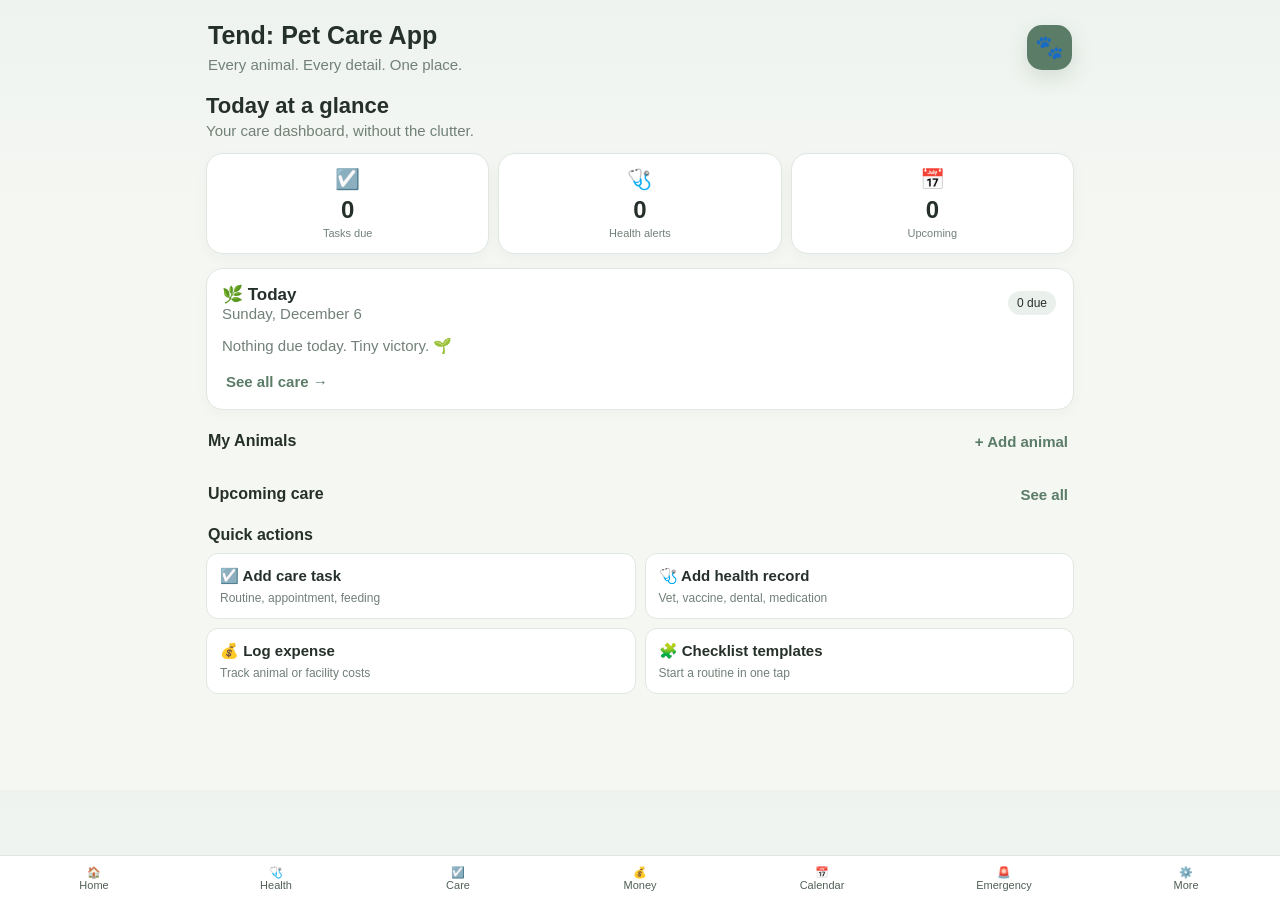
==== commit 3ce366a0: "Add per-animal expenses and quick actions; simplify animal editing with optional details" ====
--- a/index.html
+++ b/index.html
@@ -1,4 +1,4 @@
-<!doctype html><html><head><meta charset="utf-8"><meta name="viewport" content="width=device-width,initial-scale=1,viewport-fit=cover"><meta name="theme-color" content="#5b7c67"><link rel="manifest" href="manifest.json"><link rel="apple-touch-icon" href="./icon-192.png?v=10"><link rel="icon" href="./icon-192.png?v=10" type="image/png"><title>Tend: Pet Care App</title><meta name="tend-build" content="2026-10-11-nav-build25"><link rel="stylesheet" href="./enhancements.css?v=3"><script src="./enhancements.js?v=3"></script><script src="./bugfixes.js?v=1"></script><style>:root{--a:#5b7c67;--a2:#78927f;--bg:#f5f7f3;--card:#fff;--ink:#26302a;--muted:#718078;--line:#e0e7e2;--soft:#eaf0ec;--cream:#f7f3e7;--warn:#a66a2c;--danger:#8a3d2c}*{box-sizing:border-box}body{margin:0;background:linear-gradient(180deg,#eef3ef 0,#f5f7f3 210px);font:15px -apple-system,BlinkMacSystemFont,"Segoe UI",sans-serif;color:var(--ink)}button,input,select,textarea{font:inherit}button{border:1px solid var(--line);background:#fff;border-radius:12px;padding:10px 13px;color:var(--ink)}button:active{transform:scale(.98)}.primary{background:var(--a);color:#fff;border:0;font-weight:700}.app{max-width:900px;margin:auto;padding:18px 16px calc(96px + env(safe-area-inset-bottom))}.top{padding:4px 2px 16px}.brand{display:flex;align-items:center;justify-content:space-between;gap:12px}.brand h1{font-size:25px;line-height:1.1;margin:0}.brand p{margin:6px 0 0;color:var(--muted)}.paw{width:45px;height:45px;border-radius:15px;background:var(--a);display:grid;place-items:center;color:#fff;font-size:23px;box-shadow:0 8px 20px #5b7c6730}.screen{display:none}.screen.on{display:block}.homeHero{margin:4px 0 14px}.homeHero h2{font-size:22px;margin:0 0 3px}.homeHero p{margin:0;color:var(--muted)}.stats{display:grid;grid-template-columns:repeat(3,1fr);gap:9px;margin:14px 0}.stat{background:var(--card);border:1px solid var(--line);border-radius:17px;padding:13px 10px;min-height:88px;box-shadow:0 4px 14px #26302a0a}.stat .ico{font-size:20px}.stat strong{display:block;font-size:24px;line-height:1.1;margin-top:6px}.stat span{font-size:11px;color:var(--muted)}.sectionHead{display:flex;justify-content:space-between;align-items:center;margin:19px 2px 9px}.sectionHead h3{margin:0;font-size:16px}.link{border:0;background:transparent;color:var(--a);padding:4px;font-weight:700}.animals{display:grid;gap:9px}.animal{display:flex;align-items:center;gap:12px;background:var(--card);border:1px solid var(--line);border-radius:18px;padding:11px;box-shadow:0 4px 14px #26302a0a;cursor:pointer}.animal .avatar{width:64px;height:64px;border-radius:16px;background:var(--soft);display:grid;place-items:center;overflow:hidden;flex:0 0 auto;font-size:29px}.avatar img{width:100%;height:100%;object-fit:cover}.animalMain{min-width:0;flex:1}.animalMain b{font-size:16px}.animalMain .sub{color:var(--muted);font-size:13px;margin-top:3px;white-space:nowrap;overflow:hidden;text-overflow:ellipsis}.chev{color:#9aa69f;font-size:22px}.empty{background:var(--card);border:1px dashed #cbd7cf;border-radius:18px;padding:18px;text-align:center;color:var(--muted)}.quick{display:grid;grid-template-columns:1fr 1fr;gap:9px}.quick button{text-align:left;padding:13px;background:#fff}.quick b{display:block;margin-bottom:3px}.quick span{font-size:12px;color:var(--muted)}.card{background:var(--card);border:1px solid var(--line);border-radius:17px;padding:15px;margin:10px 0;box-shadow:0 4px 14px #26302a08}.grid{display:grid;grid-template-columns:1fr 1fr;gap:10px}.title{display:flex;justify-content:space-between;align-items:center;gap:8px}.muted{color:var(--muted)}h2{font-size:21px}.pet{display:flex;gap:12px;align-items:center}.task{display:flex;gap:10px;align-items:center}.check{width:30px;height:30px;border-radius:50%;padding:0}.done{text-decoration:line-through;opacity:.55}.pill{display:inline-block;padding:5px 9px;border-radius:999px;background:var(--soft);font-size:12px;margin:2px}.danger{color:var(--danger)}nav{position:fixed;bottom:0;left:0;right:0;width:100%;box-sizing:border-box;background:#fff;border-top:1px solid var(--line);display:flex;justify-content:space-around;align-items:stretch;z-index:99;overflow-x:hidden;overflow-y:hidden;padding:0 max(3px,env(safe-area-inset-right)) env(safe-area-inset-bottom) max(3px,env(safe-area-inset-left));transform:translateZ(0);-webkit-transform:translateZ(0)}nav button{flex:1 1 0;min-width:0;max-width:none;border:0;border-radius:0;font-size:10px;background:transparent;padding:10px 2px 9px;color:#516057;white-space:nowrap}nav button.active{color:var(--a);font-weight:800}.modal{display:none;position:fixed;inset:0;background:#0007;align-items:flex-end;z-index:10}.modal.on{display:flex}.sheet{background:#fff;width:100%;max-height:94vh;overflow:auto;border-radius:24px 24px 0 0;padding:20px}.formgrid{display:grid;grid-template-columns:1fr 1fr;gap:8px}label{display:block;color:var(--muted);margin:8px 0}input,select,textarea{width:100%;padding:10px;border:1px solid var(--line);border-radius:10px;margin-top:4px}textarea{min-height:65px}.species{display:grid;grid-template-columns:1fr 1fr;gap:7px;max-height:280px;overflow:auto}.species button.sel{outline:2px solid var(--a);background:var(--soft)}.template{cursor:pointer}.template b{display:block;margin-bottom:5px}.profilePhoto{width:92px;height:92px;border-radius:22px;overflow:hidden;background:var(--soft);display:grid;place-items:center;font-size:40px}.profilePhoto img{width:100%;height:100%;object-fit:cover}.alertCard{border-left:4px solid var(--warn)}.upcomingRow{display:flex;justify-content:space-between;gap:10px;align-items:center}.dateBadge{background:var(--soft);border-radius:12px;padding:7px 9px;text-align:center;min-width:52px}.dateBadge b{display:block;font-size:16px}.dateBadge small{font-size:10px;color:var(--muted)}@media(max-width:560px){.grid,.formgrid{grid-template-columns:1fr}.stats{gap:7px}.stat{padding:11px 8px}.app{padding-top:14px}.brand h1{font-size:22px}}</style><style>nav [data-s="facility"],#facility{display:none!important}</style></head><body><div class="app"><header class="top"><div class="brand"><div><h1>Tend: Pet Care App</h1><p>Every animal. Every detail. One place.</p></div><div class="paw">🐾</div></div></header><main><section id="home" class="screen on"><div class="homeHero"><h2>Today at a glance</h2><p>Your care dashboard, without the clutter.</p></div><div class="stats"><button class="stat" onclick="show('care')"><div class="ico">☑️</div><strong id="statTasks">0</strong><span>Tasks due</span></button><button class="stat" onclick="show('health')"><div class="ico">🩺</div><strong id="statHealth">0</strong><span>Health alerts</span></button><button class="stat" onclick="show('care')"><div class="ico">📅</div><strong id="statUpcoming">0</strong><span>Upcoming</span></button></div><div class="sectionHead"><h3>My Animals</h3><button class="link" onclick="petForm()">+ Add animal</button></div><div id="pets" class="animals"></div><div class="sectionHead"><h3>Upcoming care</h3><button class="link" onclick="show('care')">See all</button></div><div id="upcoming"></div><div class="sectionHead"><h3>Quick actions</h3></div><div class="quick"><button onclick="careForm()"><b>☑️ Add care task</b><span>Routine, appointment, feeding</span></button><button onclick="healthForm()"><b>🩺 Add health record</b><span>Vet, vaccine, dental, medication</span></button><button onclick="expenseForm()"><b>💰 Log expense</b><span>Track animal or facility costs</span></button><button onclick="templateMenu()"><b>🧩 Checklist templates</b><span>Start a routine in one tap</span></button></div></section><section id="health" class="screen"><div class="title"><h2>🩺 Health</h2><button class="primary" onclick="healthForm()">+ Add</button></div><div id="healthList" class="card"></div></section><section id="care" class="screen"><div class="title"><h2>✨ Care Checklists</h2><button class="primary" onclick="careForm()">+ Task</button></div><div id="careSummary"></div><div id="careList"></div></section><section id="money" class="screen"><div class="title"><h2>💰 Money</h2><button class="primary" onclick="expenseForm()">+ Add</button></div><div id="moneyList" class="card"></div></section><section id="facility" class="screen"><div class="title"><h2>🏡 Facility</h2><button class="primary" onclick="facilityForm()">+ Add checklist</button></div><div id="facilityList"></div></section><section id="emergency" class="screen"><div class="title"><h2>🚨 Emergency</h2><button onclick="incidentForm()">+ Incident</button></div><div id="emList"></div><div id="incidentList"></div></section><section id="more" class="screen"><h2>⚙️ More</h2><div class="card"><b>Mode</b><p class="muted">Use Personal mode for a household, or Facility mode for a rescue, farm, petting zoo, barn, or multi-animal operation.</p><button onclick="toggleMode()">Switch mode</button> <div id="modeText" class="pill"></div></div><div class="card"><button onclick="backup()">Export backup</button> <label style="display:inline-block">Import<input type="file" accept="application/json" onchange="restore(event)" style="display:none"></label></div><div class="card"><b>📸 Transfer animal photos</b><p class="muted">Move photos between Safari and the Home Screen app without replacing animal profiles or other records.</p><button onclick="tendExportPhotos()">Export photos</button> <label style="display:inline-block">Import photos<input type="file" accept=".json,application/json" onchange="tendImportPhotos(event)" style="display:none"></label></div><div class="card" id="tendUpdateCard"><div class="title"><div><b>🔄 Tend Updates</b><p class="muted" style="margin:5px 0 0">Check for the latest version of Tend.</p></div><span class="pill">Build 25</span></div><button class="primary" style="margin-top:10px;width:100%" onclick="window.tendCheckForUpdates()">Check for Updates</button><p id="tendUpdateStatus" class="muted" style="margin:8px 0 0;font-size:12px"></p></div></div></section></main><nav id="nav"><button data-s="home" onclick="show('home')">🏠<br>Home</button><button data-s="health" onclick="show('health')">🩺<br>Health</button><button data-s="care" onclick="show('care')">☑️<br>Care</button><button data-s="money" onclick="show('money')">💰<br>Money</button><button data-s="emergency" onclick="show('emergency')">🚨<br>Emergency</button><button data-s="more" onclick="show('more')">⚙️<br>More</button></nav><div id="modal" class="modal"><div class="sheet"><button onclick="closeM()">×</button><div id="body"></div></div></div></div><script>const K='pcc-web-v6';let raw=localStorage.getItem(K)||localStorage.getItem('pcc-web-v5')||localStorage.getItem('pcc-web-v4')||localStorage.getItem('pcc-web-v3')||localStorage.getItem('pcc-web-v1');let d=raw?JSON.parse(raw):null;d=d||{pets:[],health:[],care:[],expenses:[],meds:[],weights:[],checklists:[],incidents:[],mode:'personal'};for(const k of ['pets','health','care','expenses','meds','weights','checklists','incidents'])d[k]??=[];d.mode??='personal';const $=x=>document.getElementById(x),v=x=>$(x)?.value||'',pn=id=>(d.pets.find(p=>p.id==id)||{}).name||'Unknown';const photoDB=(()=>{let dbp;const connect=()=>dbp??=new Promise((resolve,reject)=>{const req=indexedDB.open('tend-animal-photos',1);req.onupgradeneeded=()=>req.result.createObjectStore('photos');req.onsuccess=()=>resolve(req.result);req.onerror=()=>reject(req.error)});return{async put(id,data){const db=await connect();return new Promise((resolve,reject)=>{const tx=db.transaction('photos','readwrite');tx.objectStore('photos').put(data,String(id));tx.oncomplete=resolve;tx.onerror=()=>reject(tx.error)})},async get(id){const db=await connect();return new Promise((resolve,reject)=>{const tx=db.transaction('photos');const r=tx.objectStore('photos').get(String(id));r.onsuccess=()=>resolve(r.result);r.onerror=()=>reject(r.error)})}}})();async function hydratePhotos(){try{await Promise.all(d.pets.map(async p=>{if(p.photoKey){const photo=await photoDB.get(p.photoKey);if(photo)p.photo=photo}}));render()}catch(e){console.warn('Photo storage unavailable',e)}};document.addEventListener('visibilitychange',()=>{if(!document.hidden)hydratePhotos()});window.addEventListener('pageshow',()=>hydratePhotos());(()=>{let checking=false,lastCheck=0;async function check(){if(checking||!navigator.onLine)return;const now=Date.now();if(now-lastCheck<60000)return;lastCheck=now;checking=true;try{if('serviceWorker'in navigator){const reg=await navigator.serviceWorker.getRegistration();if(reg)await reg.update()}const response=await fetch('./index.html?auto-check='+now,{cache:'no-store'});if(!response.ok)return;const html=await response.text();const version=(html.match(/<meta name="tend-build" content="([^"]+)"/)||[])[1];const current=document.querySelector('meta[name="tend-build"]')?.content;if(version&&current&&version!==current){sessionStorage.setItem('tend-update-pending',version);location.reload()}}catch(e){console.warn('Tend auto-update check',e)}finally{checking=false}}window.addEventListener('pageshow',()=>{hydratePhotos();check()});document.addEventListener('visibilitychange',()=>{if(!document.hidden){hydratePhotos();check()}});window.addEventListener('online',check);setTimeout(check,2500);setInterval(()=>{if(!document.hidden)check()},15*60*1000)})();async function tendExportPhotos(){try{const photos=[];for(const p of d.pets){let photo=p.photo;if(!photo&&p.photoKey)photo=await photoDB.get(p.photoKey);if(photo)photos.push({id:p.id,name:p.name,photo})}if(!photos.length){alert('No saved animal photos found in this version of Tend.');return}const blob=new Blob([JSON.stringify({type:'tend-photo-transfer',photos})],{type:'application/json'});const url=URL.createObjectURL(blob),a=document.createElement('a');a.href=url;a.download='tend-animal-photos.json';a.click();setTimeout(()=>URL.revokeObjectURL(url),30000)}catch(e){alert('Could not export photos: '+e.message)}}async function tendImportPhotos(event){const file=event.target.files?.[0];if(!file)return;try{const data=JSON.parse(await file.text());if(data.type!=='tend-photo-transfer'||!Array.isArray(data.photos))throw Error('Not a Tend photo transfer file');let count=0;for(const item of data.photos){const p=d.pets.find(p=>String(p.id)===String(item.id))||d.pets.find(p=>p.name===item.name);if(!p||typeof item.photo!=='string'||!item.photo.startsWith('data:image/'))continue;await photoDB.put(p.id,item.photo);p.photoKey=p.id;p.photo=item.photo;count++}const current=d.pets.map(p=>p.photo);d.pets.forEach(p=>delete p.photo);try{localStorage.setItem(K,JSON.stringify(d))}finally{d.pets.forEach((p,i)=>{if(current[i])p.photo=current[i]})}render();alert(count+' animal photo(s) transferred! 🐾')}catch(e){alert('Photo import failed: '+e.message)}finally{event.target.value=''}}const save=()=>{try{localStorage.setItem(K,JSON.stringify(d));render();return true}catch(e){alert('Tend storage is full. Your changes could not be saved. Export a backup from More before making further changes.');return false}};const show=s=>{document.querySelectorAll('.screen').forEach(x=>x.classList.remove('on'));$(s).classList.add('on');document.querySelectorAll('nav button').forEach(b=>b.classList.toggle('active',b.dataset.s===s));window.scrollTo(0,0)};const open=h=>{$('body').innerHTML=h;$('modal').classList.add('on')},closeM=()=>{$('modal').classList.remove('on')};const S=[['Dog','🐕'],['Cat','🐈'],['Horse','🐴'],['Rabbit','🐇'],['Guinea pig','🐹'],['Hamster','🐹'],['Rat','🐀'],['Mouse','🐭'],['Hedgehog','🦔'],['Ferret','🦦'],['Chinchilla','🐿️'],['Parrot','🦜'],['Cockatiel','🦜'],['Finch','🐦'],['Canary','🐦'],['Duck','🦆'],['Chicken','🐔'],['Goat','🐐'],['Sheep','🐑'],['Pig','🐖'],['Mini pig','🐖'],['Cow','🐄'],['Donkey','🫏'],['Alpaca','🦙'],['Llama','🦙'],['Lizard','🦎'],['Gecko','🦎'],['Bearded dragon','🦎'],['Snake','🐍'],['Turtle','🐢'],['Tortoise','🐢'],['Frog','🐸'],['Newt','🦎'],['Salamander','🦎'],['Axolotl','🦎'],['Fish','🐠'],['Betta','🐠'],['Koi','🐟'],['Shrimp','🦐'],['Aquatic snail','🐌'],['Hermit crab','🦀'],['Tarantula','🕷️'],['Scorpion','🦂'],['Insect','🪲'],['Millipede','🪱'],['Isopod','🪲'],['Land snail','🐌'],['Other','🐾']];let chosen='Dog',newPhoto=null;const icon=s=>(S.find(x=>x[0]==s)||['','🐾'])[1],group=s=>['Lizard','Gecko','Bearded dragon','Snake','Turtle','Tortoise'].includes(s)?'reptile':['Parrot','Cockatiel','Finch','Canary','Duck','Chicken'].includes(s)?'bird':['Frog','Newt','Salamander','Axolotl'].includes(s)?'amphibian':s;const fields={Horse:['Barn / stall','Height','Feed / forage','Farrier','Dental'],Rabbit:['Hay / forage','Pellets','Dental care','Nail trim','Litter notes'],reptile:['Enclosure','Temperature','Humidity','Feeding','Shedding','Supplements'],amphibian:['Habitat','Water / water quality','Temperature','Humidity','Feeding','Handling notes'],bird:['Enclosure','Diet','Beak care','Nail care','Avian vet'],Dog:['Food / diet','Groomer','Exercise notes'],Cat:['Food / diet','Litter notes','Groomer'],Goat:['Pen / pasture','Feed / forage','Hoof care','Fencing notes'],default:['Diet / feeding','Habitat / enclosure','Care notes']};function petForm(id){let p=id?d.pets.find(x=>x.id==id):{};chosen=p.species||'Dog';newPhoto=null;open(`<h2>${id?'Edit':'Add'} animal</h2><div class="species">${S.map(x=>`<button class="${x[0]==chosen?'sel':''}" onclick="choose('${x[0]}',this)">${x[1]} ${x[0]}</button>`).join('')}</div><div class="formgrid"><label>Name<input id="name" value="${p.name||''}"></label><label>Breed / variety<input id="breed" value="${p.breed||''}"></label></div><label>Photo<input id="photo" type="file" accept="image/*" onchange="photoRead(event)"></label><div class="formgrid">${(fields[group(chosen)]||fields.default).map((x,i)=>`<label>${x}<input id="f${i}" value="${p.extra?.[i]||''}"></label>`).join('')}</div><label>Vet / emergency contact<input id="vet" value="${p.vet||''}"></label><label>Allergies / alerts<input id="allergy" value="${p.allergy||''}"></label><label>Notes<textarea id="notes">${p.notes||''}</textarea></label><button class="primary" onclick="savePet(${id||0})">Save animal</button>`)}function choose(s,b){chosen=s;document.querySelectorAll('.species button').forEach(x=>x.classList.remove('sel'));b.classList.add('sel')}async function photoRead(e){const f=e.target.files?.[0];if(!f)return;if(!f.type.startsWith('image/')){alert('Please choose an image.');return}try{const img=await createImageBitmap(f);const max=900,scale=Math.min(1,max/Math.max(img.width,img.height));const canvas=document.createElement('canvas');canvas.width=Math.max(1,Math.round(img.width*scale));canvas.height=Math.max(1,Math.round(img.height*scale));canvas.getContext('2d').drawImage(img,0,0,canvas.width,canvas.height);img.close();newPhoto=canvas.toDataURL('image/jpeg',0.68);if(newPhoto.length>650000){const smaller=document.createElement('canvas');smaller.width=Math.round(canvas.width*.7);smaller.height=Math.round(canvas.height*.7);smaller.getContext('2d').drawImage(canvas,0,0,smaller.width,smaller.height);newPhoto=smaller.toDataURL('image/jpeg',0.5)}}catch(err){alert('Could not process this photo. Please try another image.')}}async function savePet(id){const existing=id?d.pets.find(x=>x.id==id):null;const p=existing||{id:Date.now()};const prior=existing?{...existing}:null;const photoToSave=newPhoto;Object.assign(p,{name:v('name'),species:chosen,breed:v('breed'),vet:v('vet'),allergy:v('allergy'),notes:v('notes'),extra:[0,1,2,3,4,5].map(i=>v('f'+i))});if(photoToSave){try{await photoDB.put(p.id,photoToSave);p.photoKey=p.id;p.photo=photoToSave}catch(e){alert('Photo storage failed. Your animal was not saved.');return}}else if(p.photo&&!p.photoKey){try{await photoDB.put(p.id,p.photo);p.photoKey=p.id}catch(e){console.warn(e)}}if(!existing)d.pets.push(p);const photo=p.photo;delete p.photo;const ok=save();if(photo)p.photo=photo;if(ok){render();closeM();newPhoto=null}else{if(!existing)d.pets=d.pets.filter(x=>x!==p);else Object.assign(p,prior);render()}}function careForm(id){const t=id?d.care.find(x=>x.id==id):{};open(`<h2>☑️ ${id?'Edit':'Add'} care task</h2><label>Task<input id="ctitle" value="${t.title||''}" placeholder="Feed, clean stall, medication..."></label><div class="formgrid"><label>Due date<input id="cdate" type="date" value="${t.date||new Date().toISOString().slice(0,10)}"></label><label>Repeat<select id="crepeat"><option value="none">Does not repeat</option><option value="daily">Daily</option><option value="weekly">Weekly</option><option value="monthly">Monthly</option></select></label></div><label>Animal<select id="cpet"><option value="">Facility / household</option>${d.pets.map(p=>`<option value="${p.id}" ${t.pet==p.id?'selected':''}>${p.name}</option>`).join('')}</select></label><button class="primary" onclick="saveCare(${id||0})">Save task</button></div>`)}function saveCare(id){const t=id?d.care.find(x=>x.id==id):{id:Date.now(),done:false};Object.assign(t,{title:v('ctitle'),date:v('cdate'),repeat:v('crepeat'),pet:v('cpet')?Number(v('cpet')):null});if(!id)d.care.push(t);save(d);closeM()}function healthForm(){open(`<h2>🩺 Add health record</h2><label>Record<input id="htitle" placeholder="Vet visit, vaccine, dental..."></label><label>Date<input id="hdate" type="date" value="${new Date().toISOString().slice(0,10)}"></label><label>Animal<select id="hpet"><option value="">Select animal</option>${d.pets.map(p=>`<option value="${p.id}">${p.name}</option>`).join('')}</select></label><label>Notes<textarea id="hnotes"></textarea></label><button class="primary" onclick="saveHealth()">Save</button></div>`)}function saveHealth(){d.health.push({id:Date.now(),title:v('htitle'),date:v('hdate'),pet:v('hpet')?Number(v('hpet')):null,notes:v('hnotes')});save(d);closeM()}function expenseForm(){open(`<h2>💰 Log expense</h2><label>Description<input id="etitle"></label><div class="formgrid"><label>Amount<input id="eamt" type="number" step="0.01"></label><label>Date<input id="edate" type="date" value="${new Date().toISOString().slice(0,10)}"></label></div><label>Animal / category<input id="ecat"></label><button class="primary" onclick="saveExpense()">Save</button></div>`)}function saveExpense(){d.expenses.push({id:Date.now(),title:v('etitle'),amount:Number(v('eamt')||0),date:v('edate'),cat:v('ecat')});save(d);closeM()}function facilityForm(){open(`<h2>🏡 Add facility checklist</h2><label>Name<input id="fname" placeholder="Morning barn check"></label><label>Items<textarea id="fitems" placeholder="Water troughs
+<!doctype html><html><head><meta charset="utf-8"><meta name="viewport" content="width=device-width,initial-scale=1,viewport-fit=cover"><meta name="theme-color" content="#5b7c67"><link rel="manifest" href="manifest.json"><link rel="apple-touch-icon" href="./icon-192.png?v=10"><link rel="icon" href="./icon-192.png?v=10" type="image/png"><title>Tend: Pet Care App</title><meta name="tend-build" content="2026-10-11-simple-build27"><link rel="stylesheet" href="./enhancements.css?v=3"><script src="./enhancements.js?v=3"></script><script src="./bugfixes.js?v=1"></script><style>:root{--a:#5b7c67;--a2:#78927f;--bg:#f5f7f3;--card:#fff;--ink:#26302a;--muted:#718078;--line:#e0e7e2;--soft:#eaf0ec;--cream:#f7f3e7;--warn:#a66a2c;--danger:#8a3d2c}*{box-sizing:border-box}body{margin:0;background:linear-gradient(180deg,#eef3ef 0,#f5f7f3 210px);font:15px -apple-system,BlinkMacSystemFont,"Segoe UI",sans-serif;color:var(--ink)}button,input,select,textarea{font:inherit}button{border:1px solid var(--line);background:#fff;border-radius:12px;padding:10px 13px;color:var(--ink)}button:active{transform:scale(.98)}.primary{background:var(--a);color:#fff;border:0;font-weight:700}.app{max-width:900px;margin:auto;padding:18px 16px calc(96px + env(safe-area-inset-bottom))}.top{padding:4px 2px 16px}.brand{display:flex;align-items:center;justify-content:space-between;gap:12px}.brand h1{font-size:25px;line-height:1.1;margin:0}.brand p{margin:6px 0 0;color:var(--muted)}.paw{width:45px;height:45px;border-radius:15px;background:var(--a);display:grid;place-items:center;color:#fff;font-size:23px;box-shadow:0 8px 20px #5b7c6730}.screen{display:none}.screen.on{display:block}.homeHero{margin:4px 0 14px}.homeHero h2{font-size:22px;margin:0 0 3px}.homeHero p{margin:0;color:var(--muted)}.stats{display:grid;grid-template-columns:repeat(3,1fr);gap:9px;margin:14px 0}.stat{background:var(--card);border:1px solid var(--line);border-radius:17px;padding:13px 10px;min-height:88px;box-shadow:0 4px 14px #26302a0a}.stat .ico{font-size:20px}.stat strong{display:block;font-size:24px;line-height:1.1;margin-top:6px}.stat span{font-size:11px;color:var(--muted)}.sectionHead{display:flex;justify-content:space-between;align-items:center;margin:19px 2px 9px}.sectionHead h3{margin:0;font-size:16px}.link{border:0;background:transparent;color:var(--a);padding:4px;font-weight:700}.animals{display:grid;gap:9px}.animal{display:flex;align-items:center;gap:12px;background:var(--card);border:1px solid var(--line);border-radius:18px;padding:11px;box-shadow:0 4px 14px #26302a0a;cursor:pointer}.animal .avatar{width:64px;height:64px;border-radius:16px;background:var(--soft);display:grid;place-items:center;overflow:hidden;flex:0 0 auto;font-size:29px}.avatar img{width:100%;height:100%;object-fit:cover}.animalMain{min-width:0;flex:1}.animalMain b{font-size:16px}.animalMain .sub{color:var(--muted);font-size:13px;margin-top:3px;white-space:nowrap;overflow:hidden;text-overflow:ellipsis}.chev{color:#9aa69f;font-size:22px}.empty{background:var(--card);border:1px dashed #cbd7cf;border-radius:18px;padding:18px;text-align:center;color:var(--muted)}.quick{display:grid;grid-template-columns:1fr 1fr;gap:9px}.quick button{text-align:left;padding:13px;background:#fff}.quick b{display:block;margin-bottom:3px}.quick span{font-size:12px;color:var(--muted)}.card{background:var(--card);border:1px solid var(--line);border-radius:17px;padding:15px;margin:10px 0;box-shadow:0 4px 14px #26302a08}.grid{display:grid;grid-template-columns:1fr 1fr;gap:10px}.title{display:flex;justify-content:space-between;align-items:center;gap:8px}.muted{color:var(--muted)}h2{font-size:21px}.pet{display:flex;gap:12px;align-items:center}.task{display:flex;gap:10px;align-items:center}.check{width:30px;height:30px;border-radius:50%;padding:0}.done{text-decoration:line-through;opacity:.55}.pill{display:inline-block;padding:5px 9px;border-radius:999px;background:var(--soft);font-size:12px;margin:2px}.danger{color:var(--danger)}nav{position:fixed;bottom:0;left:0;right:0;width:100%;box-sizing:border-box;background:#fff;border-top:1px solid var(--line);display:flex;justify-content:space-around;align-items:stretch;z-index:99;overflow-x:hidden;overflow-y:hidden;padding:0 max(3px,env(safe-area-inset-right)) env(safe-area-inset-bottom) max(3px,env(safe-area-inset-left));transform:translateZ(0);-webkit-transform:translateZ(0)}nav button{flex:1 1 0;min-width:0;max-width:none;border:0;border-radius:0;font-size:10px;background:transparent;padding:10px 2px 9px;color:#516057;white-space:nowrap}nav button.active{color:var(--a);font-weight:800}.modal{display:none;position:fixed;inset:0;background:#0007;align-items:flex-end;z-index:10}.modal.on{display:flex}.sheet{background:#fff;width:100%;max-height:94vh;overflow:auto;border-radius:24px 24px 0 0;padding:20px}.formgrid{display:grid;grid-template-columns:1fr 1fr;gap:8px}label{display:block;color:var(--muted);margin:8px 0}input,select,textarea{width:100%;padding:10px;border:1px solid var(--line);border-radius:10px;margin-top:4px}textarea{min-height:65px}.species{display:grid;grid-template-columns:1fr 1fr;gap:7px;max-height:280px;overflow:auto}.species button.sel{outline:2px solid var(--a);background:var(--soft)}.template{cursor:pointer}.template b{display:block;margin-bottom:5px}.profilePhoto{width:92px;height:92px;border-radius:22px;overflow:hidden;background:var(--soft);display:grid;place-items:center;font-size:40px}.profilePhoto img{width:100%;height:100%;object-fit:cover}.alertCard{border-left:4px solid var(--warn)}.upcomingRow{display:flex;justify-content:space-between;gap:10px;align-items:center}.dateBadge{background:var(--soft);border-radius:12px;padding:7px 9px;text-align:center;min-width:52px}.dateBadge b{display:block;font-size:16px}.dateBadge small{font-size:10px;color:var(--muted)}@media(max-width:560px){.grid,.formgrid{grid-template-columns:1fr}.stats{gap:7px}.stat{padding:11px 8px}.app{padding-top:14px}.brand h1{font-size:22px}}</style><style>nav [data-s="facility"],#facility{display:none!important}</style></head><body><div class="app"><header class="top"><div class="brand"><div><h1>Tend: Pet Care App</h1><p>Every animal. Every detail. One place.</p></div><div class="paw">🐾</div></div></header><main><section id="home" class="screen on"><div class="homeHero"><h2>Today at a glance</h2><p>Your care dashboard, without the clutter.</p></div><div class="stats"><button class="stat" onclick="show('care')"><div class="ico">☑️</div><strong id="statTasks">0</strong><span>Tasks due</span></button><button class="stat" onclick="show('health')"><div class="ico">🩺</div><strong id="statHealth">0</strong><span>Health alerts</span></button><button class="stat" onclick="show('care')"><div class="ico">📅</div><strong id="statUpcoming">0</strong><span>Upcoming</span></button></div><div class="sectionHead"><h3>My Animals</h3><button class="link" onclick="petForm()">+ Add animal</button></div><div id="pets" class="animals"></div><div class="sectionHead"><h3>Upcoming care</h3><button class="link" onclick="show('care')">See all</button></div><div id="upcoming"></div><div class="sectionHead"><h3>Quick actions</h3></div><div class="quick"><button onclick="careForm()"><b>☑️ Add care task</b><span>Routine, appointment, feeding</span></button><button onclick="healthForm()"><b>🩺 Add health record</b><span>Vet, vaccine, dental, medication</span></button><button onclick="expenseForm()"><b>💰 Log expense</b><span>Track animal or facility costs</span></button><button onclick="templateMenu()"><b>🧩 Checklist templates</b><span>Start a routine in one tap</span></button></div></section><section id="animalDetail" class="screen"><div id="animalDetailBody"></div></section><section id="health" class="screen"><div class="title"><h2>🩺 Health</h2><button class="primary" onclick="healthForm()">+ Add</button></div><div id="healthList" class="card"></div></section><section id="care" class="screen"><div class="title"><h2>✨ Care Checklists</h2><button class="primary" onclick="careForm()">+ Task</button></div><div id="careSummary"></div><div id="careList"></div></section><section id="money" class="screen"><div class="title"><h2>💰 Money</h2><button class="primary" onclick="expenseForm()">+ Add</button></div><div id="moneyList" class="card"></div></section><section id="facility" class="screen"><div class="title"><h2>🏡 Facility</h2><button class="primary" onclick="facilityForm()">+ Add checklist</button></div><div id="facilityList"></div></section><section id="emergency" class="screen"><div class="title"><h2>🚨 Emergency</h2><button onclick="incidentForm()">+ Incident</button></div><div id="emList"></div><div id="incidentList"></div></section><section id="more" class="screen"><h2>⚙️ More</h2><div class="card"><b>Mode</b><p class="muted">Use Personal mode for a household, or Facility mode for a rescue, farm, petting zoo, barn, or multi-animal operation.</p><button onclick="toggleMode()">Switch mode</button> <div id="modeText" class="pill"></div></div><div class="card"><button onclick="backup()">Export backup</button> <label style="display:inline-block">Import<input type="file" accept="application/json" onchange="restore(event)" style="display:none"></label></div><div class="card"><b>📸 Transfer animal photos</b><p class="muted">Move photos between Safari and the Home Screen app without replacing animal profiles or other records.</p><button onclick="tendExportPhotos()">Export photos</button> <label style="display:inline-block">Import photos<input type="file" accept=".json,application/json" onchange="tendImportPhotos(event)" style="display:none"></label></div><div class="card" id="tendUpdateCard"><div class="title"><div><b>🔄 Tend Updates</b><p class="muted" style="margin:5px 0 0">Check for the latest version of Tend.</p></div><span class="pill">Build 27</span></div><button class="primary" style="margin-top:10px;width:100%" onclick="window.tendCheckForUpdates()">Check for Updates</button><p id="tendUpdateStatus" class="muted" style="margin:8px 0 0;font-size:12px"></p></div></div></section></main><nav id="nav"><button data-s="home" onclick="show('home')">🏠<br>Home</button><button data-s="health" onclick="show('health')">🩺<br>Health</button><button data-s="care" onclick="show('care')">☑️<br>Care</button><button data-s="money" onclick="show('money')">💰<br>Money</button><button data-s="emergency" onclick="show('emergency')">🚨<br>Emergency</button><button data-s="more" onclick="show('more')">⚙️<br>More</button></nav><div id="modal" class="modal"><div class="sheet"><button onclick="closeM()">×</button><div id="body"></div></div></div></div><script>const K='pcc-web-v6';let raw=localStorage.getItem(K)||localStorage.getItem('pcc-web-v5')||localStorage.getItem('pcc-web-v4')||localStorage.getItem('pcc-web-v3')||localStorage.getItem('pcc-web-v1');let d=raw?JSON.parse(raw):null;d=d||{pets:[],health:[],care:[],expenses:[],meds:[],weights:[],checklists:[],incidents:[],mode:'personal'};for(const k of ['pets','health','care','expenses','meds','weights','checklists','incidents'])d[k]??=[];d.mode??='personal';const $=x=>document.getElementById(x),v=x=>$(x)?.value||'',pn=id=>(d.pets.find(p=>p.id==id)||{}).name||'Unknown';const photoDB=(()=>{let dbp;const connect=()=>dbp??=new Promise((resolve,reject)=>{const req=indexedDB.open('tend-animal-photos',1);req.onupgradeneeded=()=>req.result.createObjectStore('photos');req.onsuccess=()=>resolve(req.result);req.onerror=()=>reject(req.error)});return{async put(id,data){const db=await connect();return new Promise((resolve,reject)=>{const tx=db.transaction('photos','readwrite');tx.objectStore('photos').put(data,String(id));tx.oncomplete=resolve;tx.onerror=()=>reject(tx.error)})},async get(id){const db=await connect();return new Promise((resolve,reject)=>{const tx=db.transaction('photos');const r=tx.objectStore('photos').get(String(id));r.onsuccess=()=>resolve(r.result);r.onerror=()=>reject(r.error)})}}})();async function hydratePhotos(){try{await Promise.all(d.pets.map(async p=>{if(p.photoKey){const photo=await photoDB.get(p.photoKey);if(photo)p.photo=photo}}));render()}catch(e){console.warn('Photo storage unavailable',e)}};document.addEventListener('visibilitychange',()=>{if(!document.hidden)hydratePhotos()});window.addEventListener('pageshow',()=>hydratePhotos());(()=>{let checking=false,lastCheck=0;async function check(){if(checking||!navigator.onLine)return;const now=Date.now();if(now-lastCheck<60000)return;lastCheck=now;checking=true;try{if('serviceWorker'in navigator){const reg=await navigator.serviceWorker.getRegistration();if(reg)await reg.update()}const response=await fetch('./index.html?auto-check='+now,{cache:'no-store'});if(!response.ok)return;const html=await response.text();const version=(html.match(/<meta name="tend-build" content="([^"]+)"/)||[])[1];const current=document.querySelector('meta[name="tend-build"]')?.content;if(version&&current&&version!==current){sessionStorage.setItem('tend-update-pending',version);location.reload()}}catch(e){console.warn('Tend auto-update check',e)}finally{checking=false}}window.addEventListener('pageshow',()=>{hydratePhotos();check()});document.addEventListener('visibilitychange',()=>{if(!document.hidden){hydratePhotos();check()}});window.addEventListener('online',check);setTimeout(check,2500);setInterval(()=>{if(!document.hidden)check()},15*60*1000)})();async function tendExportPhotos(){try{const photos=[];for(const p of d.pets){let photo=p.photo;if(!photo&&p.photoKey)photo=await photoDB.get(p.photoKey);if(photo)photos.push({id:p.id,name:p.name,photo})}if(!photos.length){alert('No saved animal photos found in this version of Tend.');return}const blob=new Blob([JSON.stringify({type:'tend-photo-transfer',photos})],{type:'application/json'});const url=URL.createObjectURL(blob),a=document.createElement('a');a.href=url;a.download='tend-animal-photos.json';a.click();setTimeout(()=>URL.revokeObjectURL(url),30000)}catch(e){alert('Could not export photos: '+e.message)}}async function tendImportPhotos(event){const file=event.target.files?.[0];if(!file)return;try{const data=JSON.parse(await file.text());if(data.type!=='tend-photo-transfer'||!Array.isArray(data.photos))throw Error('Not a Tend photo transfer file');let count=0;for(const item of data.photos){const p=d.pets.find(p=>String(p.id)===String(item.id))||d.pets.find(p=>p.name===item.name);if(!p||typeof item.photo!=='string'||!item.photo.startsWith('data:image/'))continue;await photoDB.put(p.id,item.photo);p.photoKey=p.id;p.photo=item.photo;count++}const current=d.pets.map(p=>p.photo);d.pets.forEach(p=>delete p.photo);try{localStorage.setItem(K,JSON.stringify(d))}finally{d.pets.forEach((p,i)=>{if(current[i])p.photo=current[i]})}render();alert(count+' animal photo(s) transferred! 🐾')}catch(e){alert('Photo import failed: '+e.message)}finally{event.target.value=''}}const save=()=>{try{localStorage.setItem(K,JSON.stringify(d));render();return true}catch(e){alert('Tend storage is full. Your changes could not be saved. Export a backup from More before making further changes.');return false}};const show=s=>{document.querySelectorAll('.screen').forEach(x=>x.classList.remove('on'));$(s).classList.add('on');document.querySelectorAll('nav button').forEach(b=>b.classList.toggle('active',b.dataset.s===s));window.scrollTo(0,0)};const open=h=>{$('body').innerHTML=h;$('modal').classList.add('on')},closeM=()=>{$('modal').classList.remove('on')};const S=[['Dog','🐕'],['Cat','🐈'],['Horse','🐴'],['Rabbit','🐇'],['Guinea pig','🐹'],['Hamster','🐹'],['Rat','🐀'],['Mouse','🐭'],['Hedgehog','🦔'],['Ferret','🦦'],['Chinchilla','🐿️'],['Parrot','🦜'],['Cockatiel','🦜'],['Finch','🐦'],['Canary','🐦'],['Duck','🦆'],['Chicken','🐔'],['Goat','🐐'],['Sheep','🐑'],['Pig','🐖'],['Mini pig','🐖'],['Cow','🐄'],['Donkey','🫏'],['Alpaca','🦙'],['Llama','🦙'],['Lizard','🦎'],['Gecko','🦎'],['Bearded dragon','🦎'],['Snake','🐍'],['Turtle','🐢'],['Tortoise','🐢'],['Frog','🐸'],['Newt','🦎'],['Salamander','🦎'],['Axolotl','🦎'],['Fish','🐠'],['Betta','🐠'],['Koi','🐟'],['Shrimp','🦐'],['Aquatic snail','🐌'],['Hermit crab','🦀'],['Tarantula','🕷️'],['Scorpion','🦂'],['Insect','🪲'],['Millipede','🪱'],['Isopod','🪲'],['Land snail','🐌'],['Other','🐾']];let chosen='Dog',newPhoto=null;const icon=s=>(S.find(x=>x[0]==s)||['','🐾'])[1],group=s=>['Lizard','Gecko','Bearded dragon','Snake','Turtle','Tortoise'].includes(s)?'reptile':['Parrot','Cockatiel','Finch','Canary','Duck','Chicken'].includes(s)?'bird':['Frog','Newt','Salamander','Axolotl'].includes(s)?'amphibian':s;const fields={Horse:['Barn / stall','Height','Feed / forage','Farrier','Dental'],Rabbit:['Hay / forage','Pellets','Dental care','Nail trim','Litter notes'],reptile:['Enclosure','Temperature','Humidity','Feeding','Shedding','Supplements'],amphibian:['Habitat','Water / water quality','Temperature','Humidity','Feeding','Handling notes'],bird:['Enclosure','Diet','Beak care','Nail care','Avian vet'],Dog:['Food / diet','Groomer','Exercise notes'],Cat:['Food / diet','Litter notes','Groomer'],Goat:['Pen / pasture','Feed / forage','Hoof care','Fencing notes'],default:['Diet / feeding','Habitat / enclosure','Care notes']};const tendEsc=x=>String(x??'').replace(/[&<>"']/g,c=>({'&':'&amp;','<':'&lt;','>':'&gt;','"':'&quot;',"'":'&#39;'}[c]));function animalDetail(id){const p=d.pets.find(x=>String(x.id)===String(id));if(!p)return;const health=d.health.filter(x=>String(x.pet)===String(id)).sort((a,b)=>(b.date||'').localeCompare(a.date||''));const tasks=d.care.filter(x=>String(x.pet)===String(id)).sort((a,b)=>(a.date||'').localeCompare(b.date||''));const expenses=d.expenses.filter(x=>String(x.pet)===String(id)||(!x.pet&&x.cat&&x.cat.toLowerCase()===String(p.name||'').toLowerCase())).sort((a,b)=>(b.date||'').localeCompare(a.date||''));const extras=(fields[group(p.species)]||fields.default).map((label,i)=>p.extra?.[i]?'<div class="card"><b>'+tendEsc(label)+'</b><p>'+tendEsc(p.extra[i])+'</p></div>':'').join('');$('animalDetailBody').innerHTML='<button onclick="show(\'home\')">← My Animals</button><div class="card" style="text-align:center;margin-top:12px">'+(p.photo?'<img src="'+p.photo+'" style="width:100%;max-height:280px;object-fit:cover;border-radius:15px">':'<div style="font-size:60px">'+icon(p.species)+'</div>')+'<h2>'+tendEsc(p.name||'Unnamed')+'</h2><p class="muted">'+tendEsc(p.species||'')+(p.breed?' · '+tendEsc(p.breed):'')+'</p><button class="primary" onclick="petForm('+p.id+')">Edit animal</button></div>'+(extras?'<h3>Care & feeding</h3>'+extras:'')+(p.vet?'<div class="card"><b>Vet / emergency contact</b><p>'+tendEsc(p.vet)+'</p></div>':'')+(p.allergy?'<div class="card"><b>Allergies & alerts</b><p>'+tendEsc(p.allergy)+'</p></div>':'')+(p.notes?'<div class="card"><b>Notes</b><p>'+tendEsc(p.notes)+'</p></div>':'')+'<div class="card"><b>Quick add</b><div style="display:flex;flex-wrap:wrap;gap:8px;margin-top:10px"><button onclick="healthForm('+p.id+')">🩺 Health record</button><button onclick="careForm(0,'+p.id+')">📅 Appointment / task</button><button onclick="expenseForm('+p.id+')">💰 Expense</button></div></div><h3>🩺 Health history</h3>'+(health.map(x=>'<div class="card"><b>'+tendEsc(x.title)+'</b><p class="muted">'+tendEsc(x.date)+'</p><p>'+tendEsc(x.notes)+'</p></div>').join('')||'<div class="empty">No health records yet</div>')+'<h3>☑️ Care schedule</h3>'+(tasks.map(x=>'<div class="card"><b>'+tendEsc(x.title)+'</b><p class="muted">'+tendEsc(x.date||'No date')+(x.done?' · Completed':'')+'</p></div>').join('')||'<div class="empty">No care tasks yet</div>')+'<h3>💰 Expenses</h3>'+(expenses.map(x=>'<div class="card"><b>'+tendEsc(x.title)+'</b><p class="muted">'+tendEsc(x.date||'')+' · }+Number(x.amount||0).toFixed(2)+'</p></div>').join('')||'<div class="empty">No expenses yet</div>');show('animalDetail')}function petForm(id){let p=id?d.pets.find(x=>x.id==id):{};chosen=p.species||'Dog';newPhoto=null;open(`<h2>${id?'Edit':'Add'} animal</h2><div class="species">${S.map(x=>`<button class="${x[0]==chosen?'sel':''}" onclick="choose('${x[0]}',this)">${x[1]} ${x[0]}</button>`).join('')}</div><div class="formgrid"><label>Name<input id="name" value="${p.name||''}"></label><label>Breed / variety<input id="breed" value="${p.breed||''}"></label></div><label>Photo<input id="photo" type="file" accept="image/*" onchange="photoRead(event)"></label><details ${p.extra?.some(Boolean)||p.vet||p.allergy||p.notes?'open':''}><summary style="padding:12px 0;font-weight:700">More details (optional)</summary><div class="formgrid">${(fields[group(chosen)]||fields.default).map((x,i)=>`<label>${x}<input id="f${i}" value="${p.extra?.[i]||''}"></label>`).join('')}</div><label>Vet / emergency contact<input id="vet" value="${p.vet||''}"></label><label>Allergies / alerts<input id="allergy" value="${p.allergy||''}"></label><label>Notes<textarea id="notes">${p.notes||''}</textarea></label></details><button class="primary" onclick="savePet(${id||0})">Save animal</button>`)}function choose(s,b){chosen=s;document.querySelectorAll('.species button').forEach(x=>x.classList.remove('sel'));b.classList.add('sel')}async function photoRead(e){const f=e.target.files?.[0];if(!f)return;if(!f.type.startsWith('image/')){alert('Please choose an image.');return}try{const img=await createImageBitmap(f);const max=900,scale=Math.min(1,max/Math.max(img.width,img.height));const canvas=document.createElement('canvas');canvas.width=Math.max(1,Math.round(img.width*scale));canvas.height=Math.max(1,Math.round(img.height*scale));canvas.getContext('2d').drawImage(img,0,0,canvas.width,canvas.height);img.close();newPhoto=canvas.toDataURL('image/jpeg',0.68);if(newPhoto.length>650000){const smaller=document.createElement('canvas');smaller.width=Math.round(canvas.width*.7);smaller.height=Math.round(canvas.height*.7);smaller.getContext('2d').drawImage(canvas,0,0,smaller.width,smaller.height);newPhoto=smaller.toDataURL('image/jpeg',0.5)}}catch(err){alert('Could not process this photo. Please try another image.')}}async function savePet(id){const existing=id?d.pets.find(x=>x.id==id):null;const p=existing||{id:Date.now()};const prior=existing?{...existing}:null;const photoToSave=newPhoto;Object.assign(p,{name:v('name'),species:chosen,breed:v('breed'),vet:v('vet'),allergy:v('allergy'),notes:v('notes'),extra:[0,1,2,3,4,5].map(i=>v('f'+i))});if(photoToSave){try{await photoDB.put(p.id,photoToSave);p.photoKey=p.id;p.photo=photoToSave}catch(e){alert('Photo storage failed. Your animal was not saved.');return}}else if(p.photo&&!p.photoKey){try{await photoDB.put(p.id,p.photo);p.photoKey=p.id}catch(e){console.warn(e)}}if(!existing)d.pets.push(p);const photo=p.photo;delete p.photo;const ok=save();if(photo)p.photo=photo;if(ok){render();closeM();newPhoto=null}else{if(!existing)d.pets=d.pets.filter(x=>x!==p);else Object.assign(p,prior);render()}}function careForm(id,petId){const t=id?d.care.find(x=>x.id==id):{};open(`<h2>☑️ ${id?'Edit':'Add'} care task</h2><label>Task<input id="ctitle" value="${t.title||''}" placeholder="Feed, clean stall, medication..."></label><div class="formgrid"><label>Due date<input id="cdate" type="date" value="${t.date||new Date().toISOString().slice(0,10)}"></label><label>Repeat<select id="crepeat"><option value="none">Does not repeat</option><option value="daily">Daily</option><option value="weekly">Weekly</option><option value="monthly">Monthly</option></select></label></div><label>Animal<select id="cpet"><option value="">Facility / household</option>${d.pets.map(p=>`<option value="${p.id}" ${String(t.pet||petId||'')===String(p.id)?'selected':''}>${p.name}</option>`).join('')}</select></label><button class="primary" onclick="saveCare(${id||0})">Save task</button></div>`)}function saveCare(id){const t=id?d.care.find(x=>x.id==id):{id:Date.now(),done:false};Object.assign(t,{title:v('ctitle'),date:v('cdate'),repeat:v('crepeat'),pet:v('cpet')?Number(v('cpet')):null});if(!id)d.care.push(t);save(d);closeM()}function healthForm(petId){open(`<h2>🩺 Add health record</h2><label>Record<input id="htitle" placeholder="Vet visit, vaccine, dental..."></label><label>Date<input id="hdate" type="date" value="${new Date().toISOString().slice(0,10)}"></label><label>Animal<select id="hpet"><option value="">Select animal</option>${d.pets.map(p=>`<option value="${p.id}" ${String(petId||'')===String(p.id)?'selected':''}>${p.name}</option>`).join('')}</select></label><label>Notes<textarea id="hnotes"></textarea></label><button class="primary" onclick="saveHealth()">Save</button></div>`)}function saveHealth(){d.health.push({id:Date.now(),title:v('htitle'),date:v('hdate'),pet:v('hpet')?Number(v('hpet')):null,notes:v('hnotes')});save(d);closeM()}function expenseForm(petId){open(`<h2>💰 Log expense</h2><label>Description<input id="etitle"></label><div class="formgrid"><label>Amount<input id="eamt" type="number" step="0.01"></label><label>Date<input id="edate" type="date" value="${new Date().toISOString().slice(0,10)}"></label></div><label>Animal (optional)<select id="epet"><option value="">General expense</option>${d.pets.map(p=>`<option value="${p.id}" ${String(petId||'')===String(p.id)?'selected':''}>${tendEsc(p.name)}</option>`).join('')}</select></label><details><summary>Optional category</summary><label>Category<input id="ecat" placeholder="Food, vet, supplies..."></label></details><button class="primary" onclick="saveExpense()">Save</button></div>`)}function saveExpense(){d.expenses.push({id:Date.now(),title:v('etitle'),amount:Number(v('eamt')||0),date:v('edate'),cat:v('ecat'),pet:v('epet')?Number(v('epet')):null});save(d);closeM()}function facilityForm(){open(`<h2>🏡 Add facility checklist</h2><label>Name<input id="fname" placeholder="Morning barn check"></label><label>Items<textarea id="fitems" placeholder="Water troughs
 Hay nets
 Doors
-Fencing"></textarea></label><button class="primary" onclick="saveFacility()">Save checklist</button></div>`)}function saveFacility(){d.checklists.push({id:Date.now(),title:v('fname'),items:v('fitems').split('\n').filter(Boolean).map(x=>({text:x,done:false}))});save(d);closeM()}function incidentForm(){open(`<h2>🚨 Log incident</h2><label>What happened?<input id="ititle"></label><label>Date<input id="idate" type="date" value="${new Date().toISOString().slice(0,10)}"></label><label>Details<textarea id="inotes"></textarea></label><button class="primary" onclick="saveIncident()">Save</button></div>`)}function saveIncident(){d.incidents.push({id:Date.now(),title:v('ititle'),date:v('idate'),notes:v('inotes')});save(d);closeM()}function templateMenu(){open(`<h2>🧩 Checklist templates</h2>${['Morning animal care','Evening animal care','Barn closing','New animal intake'].map(x=>`<button style="width:100%;margin:5px 0;text-align:left" onclick="addTemplate('${x}')">${x}</button>`).join('')}</div>`)}function addTemplate(x){d.checklists.push({id:Date.now(),title:x,items:[{text:'Check water',done:false},{text:'Check food / forage',done:false},{text:'Observe each animal',done:false},{text:'Clean / reset area',done:false}]});save(d);closeM()}function toggleMode(){d.mode=d.mode==='personal'?'facility':'personal';save(d)}function backup(){const a=document.createElement('a');a.href=URL.createObjectURL(new Blob([JSON.stringify(d)],{type:'application/json'}));a.download='tend-backup.json';a.click()}function restore(e){const r=new FileReader();r.onload=()=>{try{d=JSON.parse(r.result);save();alert('Restored!')}catch{alert('Could not read backup.')}};r.readAsText(e.target.files[0])}function render(){const today=new Date().toISOString().slice(0,10),due=d.care.filter(x=>!x.done&&(!x.date||x.date<=today));$('statTasks').textContent=due.length;$('statHealth').textContent=d.health.length;$('statUpcoming').textContent=d.care.filter(x=>!x.done).length; $('modeText').textContent=d.mode==='facility'?'Facility mode':'Personal mode';$('pets').innerHTML=d.pets.length?d.pets.map(p=>`<div class="animal" onclick="petForm(${p.id})"><div class="avatar">${p.photo?`<img src="${p.photo}">`:icon(p.species)}</div><div class="animalMain"><b>${p.name||'Unnamed'}</b><div class="sub">${p.species||''}${p.breed?' · '+p.breed:''}</div></div><div class="chev">›</div></div>`).join(''):'<div class="empty">No animals yet. Add your first profile above. 🐾</div>';$('upcoming').innerHTML=d.care.filter(x=>!x.done).sort((a,b)=>(a.date||'').localeCompare(b.date||'')).slice(0,4).map(x=>`<div class="card upcomingRow"><div><b>${x.title}</b><div class="muted">${x.date||'No date'}${x.pet?' · '+pn(x.pet):''}</div></div></div>`).join('')||'<div class="empty">Nothing upcoming. Your future self approves. 🌱</div>';$('healthList').innerHTML=d.health.length?d.health.slice().reverse().map(x=>`<div class="card"><b>${x.title}</b><div class="muted">${x.date||''}${x.pet?' · '+pn(x.pet):''}</div><div>${x.notes||''}</div></div>`).join(''):'<div class="empty">No health records yet.</div>';$('careSummary').innerHTML=`<div class="card"><b>${d.care.filter(x=>!x.done).length}</b> open task(s) · <b>${d.care.filter(x=>x.done).length}</b> completed</div>`;$('careList').innerHTML=d.care.length?d.care.map(x=>`<div class="card task"><button class="check" onclick="this.blur()">${x.done?'✓':''}</button><div style="flex:1" class="${x.done?'done':''}"><b>${x.title}</b><div class="muted">${x.date||'No date'}${x.repeat&&x.repeat!=='none'?' · '+x.repeat:''}${x.pet?' · '+pn(x.pet):''}</div></div><button onclick="careForm(${x.id})">Edit</button></div>`).join(''):'<div class="empty">No care tasks yet.</div>';$('moneyList').innerHTML=d.expenses.length?d.expenses.slice().reverse().map(x=>`<div class="card"><b>${x.title}</b><div class="muted">${x.date||''}${x.cat?' · '+x.cat:''}</div><strong>$${Number(x.amount||0).toFixed(2)}</strong></div>`).join(''):'<div class="empty">No expenses yet.</div>';$('facilityList').innerHTML=d.checklists.length?d.checklists.map(c=>`<div class="card"><b>${c.title}</b>${c.items.map(i=>`<label><input type="checkbox" ${i.done?'checked':''} onchange="i.done=this.checked"> ${i.text}</label>`).join('')}</div>`).join(''):'<div class="empty">No facility checklists yet.</div>';$('incidentList').innerHTML=d.incidents.length?d.incidents.slice().reverse().map(x=>`<div class="card"><b>${x.title}</b><div class="muted">${x.date||''}</div><div>${x.notes||''}</div></div>`).join(''):'<div class="empty">No incidents logged yet.</div>'}render();show('home');(async()=>{try{let changed=false;for(const p of d.pets){if(p.photo&&p.photo.startsWith('data:')){await photoDB.put(p.id,p.photo);p.photoKey=p.id;changed=true}}if(changed){const photos=d.pets.map(p=>p.photo);d.pets.forEach(p=>delete p.photo);try{localStorage.setItem(K,JSON.stringify(d))}catch(e){console.warn('Could not migrate old photos',e)}d.pets.forEach((p,i)=>{if(photos[i])p.photo=photos[i]})}await hydratePhotos()}catch(e){console.warn('Photo migration deferred',e)}})();</script></body></html>+Fencing"></textarea></label><button class="primary" onclick="saveFacility()">Save checklist</button></div>`)}function saveFacility(){d.checklists.push({id:Date.now(),title:v('fname'),items:v('fitems').split('\n').filter(Boolean).map(x=>({text:x,done:false}))});save(d);closeM()}function incidentForm(){open(`<h2>🚨 Log incident</h2><label>What happened?<input id="ititle"></label><label>Date<input id="idate" type="date" value="${new Date().toISOString().slice(0,10)}"></label><label>Details<textarea id="inotes"></textarea></label><button class="primary" onclick="saveIncident()">Save</button></div>`)}function saveIncident(){d.incidents.push({id:Date.now(),title:v('ititle'),date:v('idate'),notes:v('inotes')});save(d);closeM()}function templateMenu(){open(`<h2>🧩 Checklist templates</h2>${['Morning animal care','Evening animal care','Barn closing','New animal intake'].map(x=>`<button style="width:100%;margin:5px 0;text-align:left" onclick="addTemplate('${x}')">${x}</button>`).join('')}</div>`)}function addTemplate(x){d.checklists.push({id:Date.now(),title:x,items:[{text:'Check water',done:false},{text:'Check food / forage',done:false},{text:'Observe each animal',done:false},{text:'Clean / reset area',done:false}]});save(d);closeM()}function toggleMode(){d.mode=d.mode==='personal'?'facility':'personal';save(d)}function backup(){const a=document.createElement('a');a.href=URL.createObjectURL(new Blob([JSON.stringify(d)],{type:'application/json'}));a.download='tend-backup.json';a.click()}function restore(e){const r=new FileReader();r.onload=()=>{try{d=JSON.parse(r.result);save();alert('Restored!')}catch{alert('Could not read backup.')}};r.readAsText(e.target.files[0])}function render(){const today=new Date().toISOString().slice(0,10),due=d.care.filter(x=>!x.done&&(!x.date||x.date<=today));$('statTasks').textContent=due.length;$('statHealth').textContent=d.health.length;$('statUpcoming').textContent=d.care.filter(x=>!x.done).length; $('modeText').textContent=d.mode==='facility'?'Facility mode':'Personal mode';$('pets').innerHTML=d.pets.length?d.pets.map(p=>`<div class="animal" onclick="animalDetail(${p.id})"><div class="avatar">${p.photo?`<img src="${p.photo}">`:icon(p.species)}</div><div class="animalMain"><b>${p.name||'Unnamed'}</b><div class="sub">${p.species||''}${p.breed?' · '+p.breed:''}</div></div><div class="chev">›</div></div>`).join(''):'<div class="empty">No animals yet. Add your first profile above. 🐾</div>';$('upcoming').innerHTML=d.care.filter(x=>!x.done).sort((a,b)=>(a.date||'').localeCompare(b.date||'')).slice(0,4).map(x=>`<div class="card upcomingRow"><div><b>${x.title}</b><div class="muted">${x.date||'No date'}${x.pet?' · '+pn(x.pet):''}</div></div></div>`).join('')||'<div class="empty">Nothing upcoming. Your future self approves. 🌱</div>';$('healthList').innerHTML=d.health.length?d.health.slice().reverse().map(x=>`<div class="card"><b>${x.title}</b><div class="muted">${x.date||''}${x.pet?' · '+pn(x.pet):''}</div><div>${x.notes||''}</div></div>`).join(''):'<div class="empty">No health records yet.</div>';$('careSummary').innerHTML=`<div class="card"><b>${d.care.filter(x=>!x.done).length}</b> open task(s) · <b>${d.care.filter(x=>x.done).length}</b> completed</div>`;$('careList').innerHTML=d.care.length?d.care.map(x=>`<div class="card task"><button class="check" onclick="this.blur()">${x.done?'✓':''}</button><div style="flex:1" class="${x.done?'done':''}"><b>${x.title}</b><div class="muted">${x.date||'No date'}${x.repeat&&x.repeat!=='none'?' · '+x.repeat:''}${x.pet?' · '+pn(x.pet):''}</div></div><button onclick="careForm(${x.id})">Edit</button></div>`).join(''):'<div class="empty">No care tasks yet.</div>';$('moneyList').innerHTML=d.expenses.length?d.expenses.slice().reverse().map(x=>`<div class="card"><b>${x.title}</b><div class="muted">${x.date||''}${x.cat?' · '+x.cat:''}</div><strong>$${Number(x.amount||0).toFixed(2)}</strong></div>`).join(''):'<div class="empty">No expenses yet.</div>';$('facilityList').innerHTML=d.checklists.length?d.checklists.map(c=>`<div class="card"><b>${c.title}</b>${c.items.map(i=>`<label><input type="checkbox" ${i.done?'checked':''} onchange="i.done=this.checked"> ${i.text}</label>`).join('')}</div>`).join(''):'<div class="empty">No facility checklists yet.</div>';$('incidentList').innerHTML=d.incidents.length?d.incidents.slice().reverse().map(x=>`<div class="card"><b>${x.title}</b><div class="muted">${x.date||''}</div><div>${x.notes||''}</div></div>`).join(''):'<div class="empty">No incidents logged yet.</div>'}render();show('home');(async()=>{try{let changed=false;for(const p of d.pets){if(p.photo&&p.photo.startsWith('data:')){await photoDB.put(p.id,p.photo);p.photoKey=p.id;changed=true}}if(changed){const photos=d.pets.map(p=>p.photo);d.pets.forEach(p=>delete p.photo);try{localStorage.setItem(K,JSON.stringify(d))}catch(e){console.warn('Could not migrate old photos',e)}d.pets.forEach((p,i)=>{if(photos[i])p.photo=photos[i]})}await hydratePhotos()}catch(e){console.warn('Photo migration deferred',e)}})();</script></body></html>
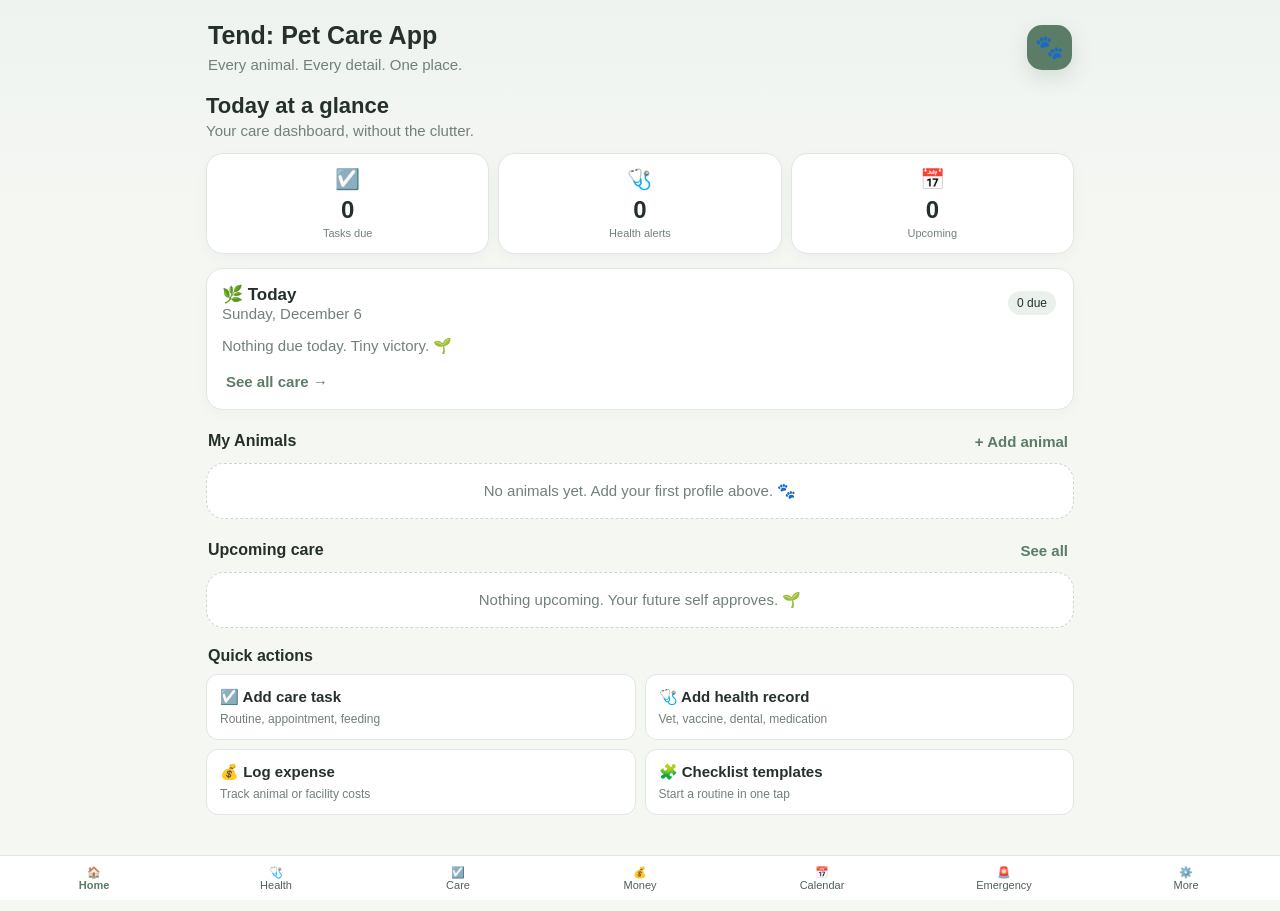
==== commit ef106f8c: "Emergency rollback of broken Build 27 to working animal profiles" ====
--- a/index.html
+++ b/index.html
@@ -1,4 +1,4 @@
-<!doctype html><html><head><meta charset="utf-8"><meta name="viewport" content="width=device-width,initial-scale=1,viewport-fit=cover"><meta name="theme-color" content="#5b7c67"><link rel="manifest" href="manifest.json"><link rel="apple-touch-icon" href="./icon-192.png?v=10"><link rel="icon" href="./icon-192.png?v=10" type="image/png"><title>Tend: Pet Care App</title><meta name="tend-build" content="2026-10-11-simple-build27"><link rel="stylesheet" href="./enhancements.css?v=3"><script src="./enhancements.js?v=3"></script><script src="./bugfixes.js?v=1"></script><style>:root{--a:#5b7c67;--a2:#78927f;--bg:#f5f7f3;--card:#fff;--ink:#26302a;--muted:#718078;--line:#e0e7e2;--soft:#eaf0ec;--cream:#f7f3e7;--warn:#a66a2c;--danger:#8a3d2c}*{box-sizing:border-box}body{margin:0;background:linear-gradient(180deg,#eef3ef 0,#f5f7f3 210px);font:15px -apple-system,BlinkMacSystemFont,"Segoe UI",sans-serif;color:var(--ink)}button,input,select,textarea{font:inherit}button{border:1px solid var(--line);background:#fff;border-radius:12px;padding:10px 13px;color:var(--ink)}button:active{transform:scale(.98)}.primary{background:var(--a);color:#fff;border:0;font-weight:700}.app{max-width:900px;margin:auto;padding:18px 16px calc(96px + env(safe-area-inset-bottom))}.top{padding:4px 2px 16px}.brand{display:flex;align-items:center;justify-content:space-between;gap:12px}.brand h1{font-size:25px;line-height:1.1;margin:0}.brand p{margin:6px 0 0;color:var(--muted)}.paw{width:45px;height:45px;border-radius:15px;background:var(--a);display:grid;place-items:center;color:#fff;font-size:23px;box-shadow:0 8px 20px #5b7c6730}.screen{display:none}.screen.on{display:block}.homeHero{margin:4px 0 14px}.homeHero h2{font-size:22px;margin:0 0 3px}.homeHero p{margin:0;color:var(--muted)}.stats{display:grid;grid-template-columns:repeat(3,1fr);gap:9px;margin:14px 0}.stat{background:var(--card);border:1px solid var(--line);border-radius:17px;padding:13px 10px;min-height:88px;box-shadow:0 4px 14px #26302a0a}.stat .ico{font-size:20px}.stat strong{display:block;font-size:24px;line-height:1.1;margin-top:6px}.stat span{font-size:11px;color:var(--muted)}.sectionHead{display:flex;justify-content:space-between;align-items:center;margin:19px 2px 9px}.sectionHead h3{margin:0;font-size:16px}.link{border:0;background:transparent;color:var(--a);padding:4px;font-weight:700}.animals{display:grid;gap:9px}.animal{display:flex;align-items:center;gap:12px;background:var(--card);border:1px solid var(--line);border-radius:18px;padding:11px;box-shadow:0 4px 14px #26302a0a;cursor:pointer}.animal .avatar{width:64px;height:64px;border-radius:16px;background:var(--soft);display:grid;place-items:center;overflow:hidden;flex:0 0 auto;font-size:29px}.avatar img{width:100%;height:100%;object-fit:cover}.animalMain{min-width:0;flex:1}.animalMain b{font-size:16px}.animalMain .sub{color:var(--muted);font-size:13px;margin-top:3px;white-space:nowrap;overflow:hidden;text-overflow:ellipsis}.chev{color:#9aa69f;font-size:22px}.empty{background:var(--card);border:1px dashed #cbd7cf;border-radius:18px;padding:18px;text-align:center;color:var(--muted)}.quick{display:grid;grid-template-columns:1fr 1fr;gap:9px}.quick button{text-align:left;padding:13px;background:#fff}.quick b{display:block;margin-bottom:3px}.quick span{font-size:12px;color:var(--muted)}.card{background:var(--card);border:1px solid var(--line);border-radius:17px;padding:15px;margin:10px 0;box-shadow:0 4px 14px #26302a08}.grid{display:grid;grid-template-columns:1fr 1fr;gap:10px}.title{display:flex;justify-content:space-between;align-items:center;gap:8px}.muted{color:var(--muted)}h2{font-size:21px}.pet{display:flex;gap:12px;align-items:center}.task{display:flex;gap:10px;align-items:center}.check{width:30px;height:30px;border-radius:50%;padding:0}.done{text-decoration:line-through;opacity:.55}.pill{display:inline-block;padding:5px 9px;border-radius:999px;background:var(--soft);font-size:12px;margin:2px}.danger{color:var(--danger)}nav{position:fixed;bottom:0;left:0;right:0;width:100%;box-sizing:border-box;background:#fff;border-top:1px solid var(--line);display:flex;justify-content:space-around;align-items:stretch;z-index:99;overflow-x:hidden;overflow-y:hidden;padding:0 max(3px,env(safe-area-inset-right)) env(safe-area-inset-bottom) max(3px,env(safe-area-inset-left));transform:translateZ(0);-webkit-transform:translateZ(0)}nav button{flex:1 1 0;min-width:0;max-width:none;border:0;border-radius:0;font-size:10px;background:transparent;padding:10px 2px 9px;color:#516057;white-space:nowrap}nav button.active{color:var(--a);font-weight:800}.modal{display:none;position:fixed;inset:0;background:#0007;align-items:flex-end;z-index:10}.modal.on{display:flex}.sheet{background:#fff;width:100%;max-height:94vh;overflow:auto;border-radius:24px 24px 0 0;padding:20px}.formgrid{display:grid;grid-template-columns:1fr 1fr;gap:8px}label{display:block;color:var(--muted);margin:8px 0}input,select,textarea{width:100%;padding:10px;border:1px solid var(--line);border-radius:10px;margin-top:4px}textarea{min-height:65px}.species{display:grid;grid-template-columns:1fr 1fr;gap:7px;max-height:280px;overflow:auto}.species button.sel{outline:2px solid var(--a);background:var(--soft)}.template{cursor:pointer}.template b{display:block;margin-bottom:5px}.profilePhoto{width:92px;height:92px;border-radius:22px;overflow:hidden;background:var(--soft);display:grid;place-items:center;font-size:40px}.profilePhoto img{width:100%;height:100%;object-fit:cover}.alertCard{border-left:4px solid var(--warn)}.upcomingRow{display:flex;justify-content:space-between;gap:10px;align-items:center}.dateBadge{background:var(--soft);border-radius:12px;padding:7px 9px;text-align:center;min-width:52px}.dateBadge b{display:block;font-size:16px}.dateBadge small{font-size:10px;color:var(--muted)}@media(max-width:560px){.grid,.formgrid{grid-template-columns:1fr}.stats{gap:7px}.stat{padding:11px 8px}.app{padding-top:14px}.brand h1{font-size:22px}}</style><style>nav [data-s="facility"],#facility{display:none!important}</style></head><body><div class="app"><header class="top"><div class="brand"><div><h1>Tend: Pet Care App</h1><p>Every animal. Every detail. One place.</p></div><div class="paw">🐾</div></div></header><main><section id="home" class="screen on"><div class="homeHero"><h2>Today at a glance</h2><p>Your care dashboard, without the clutter.</p></div><div class="stats"><button class="stat" onclick="show('care')"><div class="ico">☑️</div><strong id="statTasks">0</strong><span>Tasks due</span></button><button class="stat" onclick="show('health')"><div class="ico">🩺</div><strong id="statHealth">0</strong><span>Health alerts</span></button><button class="stat" onclick="show('care')"><div class="ico">📅</div><strong id="statUpcoming">0</strong><span>Upcoming</span></button></div><div class="sectionHead"><h3>My Animals</h3><button class="link" onclick="petForm()">+ Add animal</button></div><div id="pets" class="animals"></div><div class="sectionHead"><h3>Upcoming care</h3><button class="link" onclick="show('care')">See all</button></div><div id="upcoming"></div><div class="sectionHead"><h3>Quick actions</h3></div><div class="quick"><button onclick="careForm()"><b>☑️ Add care task</b><span>Routine, appointment, feeding</span></button><button onclick="healthForm()"><b>🩺 Add health record</b><span>Vet, vaccine, dental, medication</span></button><button onclick="expenseForm()"><b>💰 Log expense</b><span>Track animal or facility costs</span></button><button onclick="templateMenu()"><b>🧩 Checklist templates</b><span>Start a routine in one tap</span></button></div></section><section id="animalDetail" class="screen"><div id="animalDetailBody"></div></section><section id="health" class="screen"><div class="title"><h2>🩺 Health</h2><button class="primary" onclick="healthForm()">+ Add</button></div><div id="healthList" class="card"></div></section><section id="care" class="screen"><div class="title"><h2>✨ Care Checklists</h2><button class="primary" onclick="careForm()">+ Task</button></div><div id="careSummary"></div><div id="careList"></div></section><section id="money" class="screen"><div class="title"><h2>💰 Money</h2><button class="primary" onclick="expenseForm()">+ Add</button></div><div id="moneyList" class="card"></div></section><section id="facility" class="screen"><div class="title"><h2>🏡 Facility</h2><button class="primary" onclick="facilityForm()">+ Add checklist</button></div><div id="facilityList"></div></section><section id="emergency" class="screen"><div class="title"><h2>🚨 Emergency</h2><button onclick="incidentForm()">+ Incident</button></div><div id="emList"></div><div id="incidentList"></div></section><section id="more" class="screen"><h2>⚙️ More</h2><div class="card"><b>Mode</b><p class="muted">Use Personal mode for a household, or Facility mode for a rescue, farm, petting zoo, barn, or multi-animal operation.</p><button onclick="toggleMode()">Switch mode</button> <div id="modeText" class="pill"></div></div><div class="card"><button onclick="backup()">Export backup</button> <label style="display:inline-block">Import<input type="file" accept="application/json" onchange="restore(event)" style="display:none"></label></div><div class="card"><b>📸 Transfer animal photos</b><p class="muted">Move photos between Safari and the Home Screen app without replacing animal profiles or other records.</p><button onclick="tendExportPhotos()">Export photos</button> <label style="display:inline-block">Import photos<input type="file" accept=".json,application/json" onchange="tendImportPhotos(event)" style="display:none"></label></div><div class="card" id="tendUpdateCard"><div class="title"><div><b>🔄 Tend Updates</b><p class="muted" style="margin:5px 0 0">Check for the latest version of Tend.</p></div><span class="pill">Build 27</span></div><button class="primary" style="margin-top:10px;width:100%" onclick="window.tendCheckForUpdates()">Check for Updates</button><p id="tendUpdateStatus" class="muted" style="margin:8px 0 0;font-size:12px"></p></div></div></section></main><nav id="nav"><button data-s="home" onclick="show('home')">🏠<br>Home</button><button data-s="health" onclick="show('health')">🩺<br>Health</button><button data-s="care" onclick="show('care')">☑️<br>Care</button><button data-s="money" onclick="show('money')">💰<br>Money</button><button data-s="emergency" onclick="show('emergency')">🚨<br>Emergency</button><button data-s="more" onclick="show('more')">⚙️<br>More</button></nav><div id="modal" class="modal"><div class="sheet"><button onclick="closeM()">×</button><div id="body"></div></div></div></div><script>const K='pcc-web-v6';let raw=localStorage.getItem(K)||localStorage.getItem('pcc-web-v5')||localStorage.getItem('pcc-web-v4')||localStorage.getItem('pcc-web-v3')||localStorage.getItem('pcc-web-v1');let d=raw?JSON.parse(raw):null;d=d||{pets:[],health:[],care:[],expenses:[],meds:[],weights:[],checklists:[],incidents:[],mode:'personal'};for(const k of ['pets','health','care','expenses','meds','weights','checklists','incidents'])d[k]??=[];d.mode??='personal';const $=x=>document.getElementById(x),v=x=>$(x)?.value||'',pn=id=>(d.pets.find(p=>p.id==id)||{}).name||'Unknown';const photoDB=(()=>{let dbp;const connect=()=>dbp??=new Promise((resolve,reject)=>{const req=indexedDB.open('tend-animal-photos',1);req.onupgradeneeded=()=>req.result.createObjectStore('photos');req.onsuccess=()=>resolve(req.result);req.onerror=()=>reject(req.error)});return{async put(id,data){const db=await connect();return new Promise((resolve,reject)=>{const tx=db.transaction('photos','readwrite');tx.objectStore('photos').put(data,String(id));tx.oncomplete=resolve;tx.onerror=()=>reject(tx.error)})},async get(id){const db=await connect();return new Promise((resolve,reject)=>{const tx=db.transaction('photos');const r=tx.objectStore('photos').get(String(id));r.onsuccess=()=>resolve(r.result);r.onerror=()=>reject(r.error)})}}})();async function hydratePhotos(){try{await Promise.all(d.pets.map(async p=>{if(p.photoKey){const photo=await photoDB.get(p.photoKey);if(photo)p.photo=photo}}));render()}catch(e){console.warn('Photo storage unavailable',e)}};document.addEventListener('visibilitychange',()=>{if(!document.hidden)hydratePhotos()});window.addEventListener('pageshow',()=>hydratePhotos());(()=>{let checking=false,lastCheck=0;async function check(){if(checking||!navigator.onLine)return;const now=Date.now();if(now-lastCheck<60000)return;lastCheck=now;checking=true;try{if('serviceWorker'in navigator){const reg=await navigator.serviceWorker.getRegistration();if(reg)await reg.update()}const response=await fetch('./index.html?auto-check='+now,{cache:'no-store'});if(!response.ok)return;const html=await response.text();const version=(html.match(/<meta name="tend-build" content="([^"]+)"/)||[])[1];const current=document.querySelector('meta[name="tend-build"]')?.content;if(version&&current&&version!==current){sessionStorage.setItem('tend-update-pending',version);location.reload()}}catch(e){console.warn('Tend auto-update check',e)}finally{checking=false}}window.addEventListener('pageshow',()=>{hydratePhotos();check()});document.addEventListener('visibilitychange',()=>{if(!document.hidden){hydratePhotos();check()}});window.addEventListener('online',check);setTimeout(check,2500);setInterval(()=>{if(!document.hidden)check()},15*60*1000)})();async function tendExportPhotos(){try{const photos=[];for(const p of d.pets){let photo=p.photo;if(!photo&&p.photoKey)photo=await photoDB.get(p.photoKey);if(photo)photos.push({id:p.id,name:p.name,photo})}if(!photos.length){alert('No saved animal photos found in this version of Tend.');return}const blob=new Blob([JSON.stringify({type:'tend-photo-transfer',photos})],{type:'application/json'});const url=URL.createObjectURL(blob),a=document.createElement('a');a.href=url;a.download='tend-animal-photos.json';a.click();setTimeout(()=>URL.revokeObjectURL(url),30000)}catch(e){alert('Could not export photos: '+e.message)}}async function tendImportPhotos(event){const file=event.target.files?.[0];if(!file)return;try{const data=JSON.parse(await file.text());if(data.type!=='tend-photo-transfer'||!Array.isArray(data.photos))throw Error('Not a Tend photo transfer file');let count=0;for(const item of data.photos){const p=d.pets.find(p=>String(p.id)===String(item.id))||d.pets.find(p=>p.name===item.name);if(!p||typeof item.photo!=='string'||!item.photo.startsWith('data:image/'))continue;await photoDB.put(p.id,item.photo);p.photoKey=p.id;p.photo=item.photo;count++}const current=d.pets.map(p=>p.photo);d.pets.forEach(p=>delete p.photo);try{localStorage.setItem(K,JSON.stringify(d))}finally{d.pets.forEach((p,i)=>{if(current[i])p.photo=current[i]})}render();alert(count+' animal photo(s) transferred! 🐾')}catch(e){alert('Photo import failed: '+e.message)}finally{event.target.value=''}}const save=()=>{try{localStorage.setItem(K,JSON.stringify(d));render();return true}catch(e){alert('Tend storage is full. Your changes could not be saved. Export a backup from More before making further changes.');return false}};const show=s=>{document.querySelectorAll('.screen').forEach(x=>x.classList.remove('on'));$(s).classList.add('on');document.querySelectorAll('nav button').forEach(b=>b.classList.toggle('active',b.dataset.s===s));window.scrollTo(0,0)};const open=h=>{$('body').innerHTML=h;$('modal').classList.add('on')},closeM=()=>{$('modal').classList.remove('on')};const S=[['Dog','🐕'],['Cat','🐈'],['Horse','🐴'],['Rabbit','🐇'],['Guinea pig','🐹'],['Hamster','🐹'],['Rat','🐀'],['Mouse','🐭'],['Hedgehog','🦔'],['Ferret','🦦'],['Chinchilla','🐿️'],['Parrot','🦜'],['Cockatiel','🦜'],['Finch','🐦'],['Canary','🐦'],['Duck','🦆'],['Chicken','🐔'],['Goat','🐐'],['Sheep','🐑'],['Pig','🐖'],['Mini pig','🐖'],['Cow','🐄'],['Donkey','🫏'],['Alpaca','🦙'],['Llama','🦙'],['Lizard','🦎'],['Gecko','🦎'],['Bearded dragon','🦎'],['Snake','🐍'],['Turtle','🐢'],['Tortoise','🐢'],['Frog','🐸'],['Newt','🦎'],['Salamander','🦎'],['Axolotl','🦎'],['Fish','🐠'],['Betta','🐠'],['Koi','🐟'],['Shrimp','🦐'],['Aquatic snail','🐌'],['Hermit crab','🦀'],['Tarantula','🕷️'],['Scorpion','🦂'],['Insect','🪲'],['Millipede','🪱'],['Isopod','🪲'],['Land snail','🐌'],['Other','🐾']];let chosen='Dog',newPhoto=null;const icon=s=>(S.find(x=>x[0]==s)||['','🐾'])[1],group=s=>['Lizard','Gecko','Bearded dragon','Snake','Turtle','Tortoise'].includes(s)?'reptile':['Parrot','Cockatiel','Finch','Canary','Duck','Chicken'].includes(s)?'bird':['Frog','Newt','Salamander','Axolotl'].includes(s)?'amphibian':s;const fields={Horse:['Barn / stall','Height','Feed / forage','Farrier','Dental'],Rabbit:['Hay / forage','Pellets','Dental care','Nail trim','Litter notes'],reptile:['Enclosure','Temperature','Humidity','Feeding','Shedding','Supplements'],amphibian:['Habitat','Water / water quality','Temperature','Humidity','Feeding','Handling notes'],bird:['Enclosure','Diet','Beak care','Nail care','Avian vet'],Dog:['Food / diet','Groomer','Exercise notes'],Cat:['Food / diet','Litter notes','Groomer'],Goat:['Pen / pasture','Feed / forage','Hoof care','Fencing notes'],default:['Diet / feeding','Habitat / enclosure','Care notes']};const tendEsc=x=>String(x??'').replace(/[&<>"']/g,c=>({'&':'&amp;','<':'&lt;','>':'&gt;','"':'&quot;',"'":'&#39;'}[c]));function animalDetail(id){const p=d.pets.find(x=>String(x.id)===String(id));if(!p)return;const health=d.health.filter(x=>String(x.pet)===String(id)).sort((a,b)=>(b.date||'').localeCompare(a.date||''));const tasks=d.care.filter(x=>String(x.pet)===String(id)).sort((a,b)=>(a.date||'').localeCompare(b.date||''));const expenses=d.expenses.filter(x=>String(x.pet)===String(id)||(!x.pet&&x.cat&&x.cat.toLowerCase()===String(p.name||'').toLowerCase())).sort((a,b)=>(b.date||'').localeCompare(a.date||''));const extras=(fields[group(p.species)]||fields.default).map((label,i)=>p.extra?.[i]?'<div class="card"><b>'+tendEsc(label)+'</b><p>'+tendEsc(p.extra[i])+'</p></div>':'').join('');$('animalDetailBody').innerHTML='<button onclick="show(\'home\')">← My Animals</button><div class="card" style="text-align:center;margin-top:12px">'+(p.photo?'<img src="'+p.photo+'" style="width:100%;max-height:280px;object-fit:cover;border-radius:15px">':'<div style="font-size:60px">'+icon(p.species)+'</div>')+'<h2>'+tendEsc(p.name||'Unnamed')+'</h2><p class="muted">'+tendEsc(p.species||'')+(p.breed?' · '+tendEsc(p.breed):'')+'</p><button class="primary" onclick="petForm('+p.id+')">Edit animal</button></div>'+(extras?'<h3>Care & feeding</h3>'+extras:'')+(p.vet?'<div class="card"><b>Vet / emergency contact</b><p>'+tendEsc(p.vet)+'</p></div>':'')+(p.allergy?'<div class="card"><b>Allergies & alerts</b><p>'+tendEsc(p.allergy)+'</p></div>':'')+(p.notes?'<div class="card"><b>Notes</b><p>'+tendEsc(p.notes)+'</p></div>':'')+'<div class="card"><b>Quick add</b><div style="display:flex;flex-wrap:wrap;gap:8px;margin-top:10px"><button onclick="healthForm('+p.id+')">🩺 Health record</button><button onclick="careForm(0,'+p.id+')">📅 Appointment / task</button><button onclick="expenseForm('+p.id+')">💰 Expense</button></div></div><h3>🩺 Health history</h3>'+(health.map(x=>'<div class="card"><b>'+tendEsc(x.title)+'</b><p class="muted">'+tendEsc(x.date)+'</p><p>'+tendEsc(x.notes)+'</p></div>').join('')||'<div class="empty">No health records yet</div>')+'<h3>☑️ Care schedule</h3>'+(tasks.map(x=>'<div class="card"><b>'+tendEsc(x.title)+'</b><p class="muted">'+tendEsc(x.date||'No date')+(x.done?' · Completed':'')+'</p></div>').join('')||'<div class="empty">No care tasks yet</div>')+'<h3>💰 Expenses</h3>'+(expenses.map(x=>'<div class="card"><b>'+tendEsc(x.title)+'</b><p class="muted">'+tendEsc(x.date||'')+' · }+Number(x.amount||0).toFixed(2)+'</p></div>').join('')||'<div class="empty">No expenses yet</div>');show('animalDetail')}function petForm(id){let p=id?d.pets.find(x=>x.id==id):{};chosen=p.species||'Dog';newPhoto=null;open(`<h2>${id?'Edit':'Add'} animal</h2><div class="species">${S.map(x=>`<button class="${x[0]==chosen?'sel':''}" onclick="choose('${x[0]}',this)">${x[1]} ${x[0]}</button>`).join('')}</div><div class="formgrid"><label>Name<input id="name" value="${p.name||''}"></label><label>Breed / variety<input id="breed" value="${p.breed||''}"></label></div><label>Photo<input id="photo" type="file" accept="image/*" onchange="photoRead(event)"></label><details ${p.extra?.some(Boolean)||p.vet||p.allergy||p.notes?'open':''}><summary style="padding:12px 0;font-weight:700">More details (optional)</summary><div class="formgrid">${(fields[group(chosen)]||fields.default).map((x,i)=>`<label>${x}<input id="f${i}" value="${p.extra?.[i]||''}"></label>`).join('')}</div><label>Vet / emergency contact<input id="vet" value="${p.vet||''}"></label><label>Allergies / alerts<input id="allergy" value="${p.allergy||''}"></label><label>Notes<textarea id="notes">${p.notes||''}</textarea></label></details><button class="primary" onclick="savePet(${id||0})">Save animal</button>`)}function choose(s,b){chosen=s;document.querySelectorAll('.species button').forEach(x=>x.classList.remove('sel'));b.classList.add('sel')}async function photoRead(e){const f=e.target.files?.[0];if(!f)return;if(!f.type.startsWith('image/')){alert('Please choose an image.');return}try{const img=await createImageBitmap(f);const max=900,scale=Math.min(1,max/Math.max(img.width,img.height));const canvas=document.createElement('canvas');canvas.width=Math.max(1,Math.round(img.width*scale));canvas.height=Math.max(1,Math.round(img.height*scale));canvas.getContext('2d').drawImage(img,0,0,canvas.width,canvas.height);img.close();newPhoto=canvas.toDataURL('image/jpeg',0.68);if(newPhoto.length>650000){const smaller=document.createElement('canvas');smaller.width=Math.round(canvas.width*.7);smaller.height=Math.round(canvas.height*.7);smaller.getContext('2d').drawImage(canvas,0,0,smaller.width,smaller.height);newPhoto=smaller.toDataURL('image/jpeg',0.5)}}catch(err){alert('Could not process this photo. Please try another image.')}}async function savePet(id){const existing=id?d.pets.find(x=>x.id==id):null;const p=existing||{id:Date.now()};const prior=existing?{...existing}:null;const photoToSave=newPhoto;Object.assign(p,{name:v('name'),species:chosen,breed:v('breed'),vet:v('vet'),allergy:v('allergy'),notes:v('notes'),extra:[0,1,2,3,4,5].map(i=>v('f'+i))});if(photoToSave){try{await photoDB.put(p.id,photoToSave);p.photoKey=p.id;p.photo=photoToSave}catch(e){alert('Photo storage failed. Your animal was not saved.');return}}else if(p.photo&&!p.photoKey){try{await photoDB.put(p.id,p.photo);p.photoKey=p.id}catch(e){console.warn(e)}}if(!existing)d.pets.push(p);const photo=p.photo;delete p.photo;const ok=save();if(photo)p.photo=photo;if(ok){render();closeM();newPhoto=null}else{if(!existing)d.pets=d.pets.filter(x=>x!==p);else Object.assign(p,prior);render()}}function careForm(id,petId){const t=id?d.care.find(x=>x.id==id):{};open(`<h2>☑️ ${id?'Edit':'Add'} care task</h2><label>Task<input id="ctitle" value="${t.title||''}" placeholder="Feed, clean stall, medication..."></label><div class="formgrid"><label>Due date<input id="cdate" type="date" value="${t.date||new Date().toISOString().slice(0,10)}"></label><label>Repeat<select id="crepeat"><option value="none">Does not repeat</option><option value="daily">Daily</option><option value="weekly">Weekly</option><option value="monthly">Monthly</option></select></label></div><label>Animal<select id="cpet"><option value="">Facility / household</option>${d.pets.map(p=>`<option value="${p.id}" ${String(t.pet||petId||'')===String(p.id)?'selected':''}>${p.name}</option>`).join('')}</select></label><button class="primary" onclick="saveCare(${id||0})">Save task</button></div>`)}function saveCare(id){const t=id?d.care.find(x=>x.id==id):{id:Date.now(),done:false};Object.assign(t,{title:v('ctitle'),date:v('cdate'),repeat:v('crepeat'),pet:v('cpet')?Number(v('cpet')):null});if(!id)d.care.push(t);save(d);closeM()}function healthForm(petId){open(`<h2>🩺 Add health record</h2><label>Record<input id="htitle" placeholder="Vet visit, vaccine, dental..."></label><label>Date<input id="hdate" type="date" value="${new Date().toISOString().slice(0,10)}"></label><label>Animal<select id="hpet"><option value="">Select animal</option>${d.pets.map(p=>`<option value="${p.id}" ${String(petId||'')===String(p.id)?'selected':''}>${p.name}</option>`).join('')}</select></label><label>Notes<textarea id="hnotes"></textarea></label><button class="primary" onclick="saveHealth()">Save</button></div>`)}function saveHealth(){d.health.push({id:Date.now(),title:v('htitle'),date:v('hdate'),pet:v('hpet')?Number(v('hpet')):null,notes:v('hnotes')});save(d);closeM()}function expenseForm(petId){open(`<h2>💰 Log expense</h2><label>Description<input id="etitle"></label><div class="formgrid"><label>Amount<input id="eamt" type="number" step="0.01"></label><label>Date<input id="edate" type="date" value="${new Date().toISOString().slice(0,10)}"></label></div><label>Animal (optional)<select id="epet"><option value="">General expense</option>${d.pets.map(p=>`<option value="${p.id}" ${String(petId||'')===String(p.id)?'selected':''}>${tendEsc(p.name)}</option>`).join('')}</select></label><details><summary>Optional category</summary><label>Category<input id="ecat" placeholder="Food, vet, supplies..."></label></details><button class="primary" onclick="saveExpense()">Save</button></div>`)}function saveExpense(){d.expenses.push({id:Date.now(),title:v('etitle'),amount:Number(v('eamt')||0),date:v('edate'),cat:v('ecat'),pet:v('epet')?Number(v('epet')):null});save(d);closeM()}function facilityForm(){open(`<h2>🏡 Add facility checklist</h2><label>Name<input id="fname" placeholder="Morning barn check"></label><label>Items<textarea id="fitems" placeholder="Water troughs
+<!doctype html><html><head><meta charset="utf-8"><meta name="viewport" content="width=device-width,initial-scale=1,viewport-fit=cover"><meta name="theme-color" content="#5b7c67"><link rel="manifest" href="manifest.json"><link rel="apple-touch-icon" href="./icon-192.png?v=10"><link rel="icon" href="./icon-192.png?v=10" type="image/png"><title>Tend: Pet Care App</title><meta name="tend-build" content="2026-10-11-recovery-build28"><link rel="stylesheet" href="./enhancements.css?v=3"><script src="./enhancements.js?v=3"></script><script src="./bugfixes.js?v=1"></script><style>:root{--a:#5b7c67;--a2:#78927f;--bg:#f5f7f3;--card:#fff;--ink:#26302a;--muted:#718078;--line:#e0e7e2;--soft:#eaf0ec;--cream:#f7f3e7;--warn:#a66a2c;--danger:#8a3d2c}*{box-sizing:border-box}body{margin:0;background:linear-gradient(180deg,#eef3ef 0,#f5f7f3 210px);font:15px -apple-system,BlinkMacSystemFont,"Segoe UI",sans-serif;color:var(--ink)}button,input,select,textarea{font:inherit}button{border:1px solid var(--line);background:#fff;border-radius:12px;padding:10px 13px;color:var(--ink)}button:active{transform:scale(.98)}.primary{background:var(--a);color:#fff;border:0;font-weight:700}.app{max-width:900px;margin:auto;padding:18px 16px calc(96px + env(safe-area-inset-bottom))}.top{padding:4px 2px 16px}.brand{display:flex;align-items:center;justify-content:space-between;gap:12px}.brand h1{font-size:25px;line-height:1.1;margin:0}.brand p{margin:6px 0 0;color:var(--muted)}.paw{width:45px;height:45px;border-radius:15px;background:var(--a);display:grid;place-items:center;color:#fff;font-size:23px;box-shadow:0 8px 20px #5b7c6730}.screen{display:none}.screen.on{display:block}.homeHero{margin:4px 0 14px}.homeHero h2{font-size:22px;margin:0 0 3px}.homeHero p{margin:0;color:var(--muted)}.stats{display:grid;grid-template-columns:repeat(3,1fr);gap:9px;margin:14px 0}.stat{background:var(--card);border:1px solid var(--line);border-radius:17px;padding:13px 10px;min-height:88px;box-shadow:0 4px 14px #26302a0a}.stat .ico{font-size:20px}.stat strong{display:block;font-size:24px;line-height:1.1;margin-top:6px}.stat span{font-size:11px;color:var(--muted)}.sectionHead{display:flex;justify-content:space-between;align-items:center;margin:19px 2px 9px}.sectionHead h3{margin:0;font-size:16px}.link{border:0;background:transparent;color:var(--a);padding:4px;font-weight:700}.animals{display:grid;gap:9px}.animal{display:flex;align-items:center;gap:12px;background:var(--card);border:1px solid var(--line);border-radius:18px;padding:11px;box-shadow:0 4px 14px #26302a0a;cursor:pointer}.animal .avatar{width:64px;height:64px;border-radius:16px;background:var(--soft);display:grid;place-items:center;overflow:hidden;flex:0 0 auto;font-size:29px}.avatar img{width:100%;height:100%;object-fit:cover}.animalMain{min-width:0;flex:1}.animalMain b{font-size:16px}.animalMain .sub{color:var(--muted);font-size:13px;margin-top:3px;white-space:nowrap;overflow:hidden;text-overflow:ellipsis}.chev{color:#9aa69f;font-size:22px}.empty{background:var(--card);border:1px dashed #cbd7cf;border-radius:18px;padding:18px;text-align:center;color:var(--muted)}.quick{display:grid;grid-template-columns:1fr 1fr;gap:9px}.quick button{text-align:left;padding:13px;background:#fff}.quick b{display:block;margin-bottom:3px}.quick span{font-size:12px;color:var(--muted)}.card{background:var(--card);border:1px solid var(--line);border-radius:17px;padding:15px;margin:10px 0;box-shadow:0 4px 14px #26302a08}.grid{display:grid;grid-template-columns:1fr 1fr;gap:10px}.title{display:flex;justify-content:space-between;align-items:center;gap:8px}.muted{color:var(--muted)}h2{font-size:21px}.pet{display:flex;gap:12px;align-items:center}.task{display:flex;gap:10px;align-items:center}.check{width:30px;height:30px;border-radius:50%;padding:0}.done{text-decoration:line-through;opacity:.55}.pill{display:inline-block;padding:5px 9px;border-radius:999px;background:var(--soft);font-size:12px;margin:2px}.danger{color:var(--danger)}nav{position:fixed;bottom:0;left:0;right:0;width:100%;box-sizing:border-box;background:#fff;border-top:1px solid var(--line);display:flex;justify-content:space-around;align-items:stretch;z-index:99;overflow-x:hidden;overflow-y:hidden;padding:0 max(3px,env(safe-area-inset-right)) env(safe-area-inset-bottom) max(3px,env(safe-area-inset-left));transform:translateZ(0);-webkit-transform:translateZ(0)}nav button{flex:1 1 0;min-width:0;max-width:none;border:0;border-radius:0;font-size:10px;background:transparent;padding:10px 2px 9px;color:#516057;white-space:nowrap}nav button.active{color:var(--a);font-weight:800}.modal{display:none;position:fixed;inset:0;background:#0007;align-items:flex-end;z-index:10}.modal.on{display:flex}.sheet{background:#fff;width:100%;max-height:94vh;overflow:auto;border-radius:24px 24px 0 0;padding:20px}.formgrid{display:grid;grid-template-columns:1fr 1fr;gap:8px}label{display:block;color:var(--muted);margin:8px 0}input,select,textarea{width:100%;padding:10px;border:1px solid var(--line);border-radius:10px;margin-top:4px}textarea{min-height:65px}.species{display:grid;grid-template-columns:1fr 1fr;gap:7px;max-height:280px;overflow:auto}.species button.sel{outline:2px solid var(--a);background:var(--soft)}.template{cursor:pointer}.template b{display:block;margin-bottom:5px}.profilePhoto{width:92px;height:92px;border-radius:22px;overflow:hidden;background:var(--soft);display:grid;place-items:center;font-size:40px}.profilePhoto img{width:100%;height:100%;object-fit:cover}.alertCard{border-left:4px solid var(--warn)}.upcomingRow{display:flex;justify-content:space-between;gap:10px;align-items:center}.dateBadge{background:var(--soft);border-radius:12px;padding:7px 9px;text-align:center;min-width:52px}.dateBadge b{display:block;font-size:16px}.dateBadge small{font-size:10px;color:var(--muted)}@media(max-width:560px){.grid,.formgrid{grid-template-columns:1fr}.stats{gap:7px}.stat{padding:11px 8px}.app{padding-top:14px}.brand h1{font-size:22px}}</style><style>nav [data-s="facility"],#facility{display:none!important}</style></head><body><div class="app"><header class="top"><div class="brand"><div><h1>Tend: Pet Care App</h1><p>Every animal. Every detail. One place.</p></div><div class="paw">🐾</div></div></header><main><section id="home" class="screen on"><div class="homeHero"><h2>Today at a glance</h2><p>Your care dashboard, without the clutter.</p></div><div class="stats"><button class="stat" onclick="show('care')"><div class="ico">☑️</div><strong id="statTasks">0</strong><span>Tasks due</span></button><button class="stat" onclick="show('health')"><div class="ico">🩺</div><strong id="statHealth">0</strong><span>Health alerts</span></button><button class="stat" onclick="show('care')"><div class="ico">📅</div><strong id="statUpcoming">0</strong><span>Upcoming</span></button></div><div class="sectionHead"><h3>My Animals</h3><button class="link" onclick="petForm()">+ Add animal</button></div><div id="pets" class="animals"></div><div class="sectionHead"><h3>Upcoming care</h3><button class="link" onclick="show('care')">See all</button></div><div id="upcoming"></div><div class="sectionHead"><h3>Quick actions</h3></div><div class="quick"><button onclick="careForm()"><b>☑️ Add care task</b><span>Routine, appointment, feeding</span></button><button onclick="healthForm()"><b>🩺 Add health record</b><span>Vet, vaccine, dental, medication</span></button><button onclick="expenseForm()"><b>💰 Log expense</b><span>Track animal or facility costs</span></button><button onclick="templateMenu()"><b>🧩 Checklist templates</b><span>Start a routine in one tap</span></button></div></section><section id="animalDetail" class="screen"><div id="animalDetailBody"></div></section><section id="health" class="screen"><div class="title"><h2>🩺 Health</h2><button class="primary" onclick="healthForm()">+ Add</button></div><div id="healthList" class="card"></div></section><section id="care" class="screen"><div class="title"><h2>✨ Care Checklists</h2><button class="primary" onclick="careForm()">+ Task</button></div><div id="careSummary"></div><div id="careList"></div></section><section id="money" class="screen"><div class="title"><h2>💰 Money</h2><button class="primary" onclick="expenseForm()">+ Add</button></div><div id="moneyList" class="card"></div></section><section id="facility" class="screen"><div class="title"><h2>🏡 Facility</h2><button class="primary" onclick="facilityForm()">+ Add checklist</button></div><div id="facilityList"></div></section><section id="emergency" class="screen"><div class="title"><h2>🚨 Emergency</h2><button onclick="incidentForm()">+ Incident</button></div><div id="emList"></div><div id="incidentList"></div></section><section id="more" class="screen"><h2>⚙️ More</h2><div class="card"><b>Mode</b><p class="muted">Use Personal mode for a household, or Facility mode for a rescue, farm, petting zoo, barn, or multi-animal operation.</p><button onclick="toggleMode()">Switch mode</button> <div id="modeText" class="pill"></div></div><div class="card"><button onclick="backup()">Export backup</button> <label style="display:inline-block">Import<input type="file" accept="application/json" onchange="restore(event)" style="display:none"></label></div><div class="card"><b>📸 Transfer animal photos</b><p class="muted">Move photos between Safari and the Home Screen app without replacing animal profiles or other records.</p><button onclick="tendExportPhotos()">Export photos</button> <label style="display:inline-block">Import photos<input type="file" accept=".json,application/json" onchange="tendImportPhotos(event)" style="display:none"></label></div><div class="card" id="tendUpdateCard"><div class="title"><div><b>🔄 Tend Updates</b><p class="muted" style="margin:5px 0 0">Check for the latest version of Tend.</p></div><span class="pill">Build 28</span></div><button class="primary" style="margin-top:10px;width:100%" onclick="window.tendCheckForUpdates()">Check for Updates</button><p id="tendUpdateStatus" class="muted" style="margin:8px 0 0;font-size:12px"></p></div></div></section></main><nav id="nav"><button data-s="home" onclick="show('home')">🏠<br>Home</button><button data-s="health" onclick="show('health')">🩺<br>Health</button><button data-s="care" onclick="show('care')">☑️<br>Care</button><button data-s="money" onclick="show('money')">💰<br>Money</button><button data-s="emergency" onclick="show('emergency')">🚨<br>Emergency</button><button data-s="more" onclick="show('more')">⚙️<br>More</button></nav><div id="modal" class="modal"><div class="sheet"><button onclick="closeM()">×</button><div id="body"></div></div></div></div><script>const K='pcc-web-v6';let raw=localStorage.getItem(K)||localStorage.getItem('pcc-web-v5')||localStorage.getItem('pcc-web-v4')||localStorage.getItem('pcc-web-v3')||localStorage.getItem('pcc-web-v1');let d=raw?JSON.parse(raw):null;d=d||{pets:[],health:[],care:[],expenses:[],meds:[],weights:[],checklists:[],incidents:[],mode:'personal'};for(const k of ['pets','health','care','expenses','meds','weights','checklists','incidents'])d[k]??=[];d.mode??='personal';const $=x=>document.getElementById(x),v=x=>$(x)?.value||'',pn=id=>(d.pets.find(p=>p.id==id)||{}).name||'Unknown';const photoDB=(()=>{let dbp;const connect=()=>dbp??=new Promise((resolve,reject)=>{const req=indexedDB.open('tend-animal-photos',1);req.onupgradeneeded=()=>req.result.createObjectStore('photos');req.onsuccess=()=>resolve(req.result);req.onerror=()=>reject(req.error)});return{async put(id,data){const db=await connect();return new Promise((resolve,reject)=>{const tx=db.transaction('photos','readwrite');tx.objectStore('photos').put(data,String(id));tx.oncomplete=resolve;tx.onerror=()=>reject(tx.error)})},async get(id){const db=await connect();return new Promise((resolve,reject)=>{const tx=db.transaction('photos');const r=tx.objectStore('photos').get(String(id));r.onsuccess=()=>resolve(r.result);r.onerror=()=>reject(r.error)})}}})();async function hydratePhotos(){try{await Promise.all(d.pets.map(async p=>{if(p.photoKey){const photo=await photoDB.get(p.photoKey);if(photo)p.photo=photo}}));render()}catch(e){console.warn('Photo storage unavailable',e)}};document.addEventListener('visibilitychange',()=>{if(!document.hidden)hydratePhotos()});window.addEventListener('pageshow',()=>hydratePhotos());(()=>{let checking=false,lastCheck=0;async function check(){if(checking||!navigator.onLine)return;const now=Date.now();if(now-lastCheck<60000)return;lastCheck=now;checking=true;try{if('serviceWorker'in navigator){const reg=await navigator.serviceWorker.getRegistration();if(reg)await reg.update()}const response=await fetch('./index.html?auto-check='+now,{cache:'no-store'});if(!response.ok)return;const html=await response.text();const version=(html.match(/<meta name="tend-build" content="([^"]+)"/)||[])[1];const current=document.querySelector('meta[name="tend-build"]')?.content;if(version&&current&&version!==current){sessionStorage.setItem('tend-update-pending',version);location.reload()}}catch(e){console.warn('Tend auto-update check',e)}finally{checking=false}}window.addEventListener('pageshow',()=>{hydratePhotos();check()});document.addEventListener('visibilitychange',()=>{if(!document.hidden){hydratePhotos();check()}});window.addEventListener('online',check);setTimeout(check,2500);setInterval(()=>{if(!document.hidden)check()},15*60*1000)})();async function tendExportPhotos(){try{const photos=[];for(const p of d.pets){let photo=p.photo;if(!photo&&p.photoKey)photo=await photoDB.get(p.photoKey);if(photo)photos.push({id:p.id,name:p.name,photo})}if(!photos.length){alert('No saved animal photos found in this version of Tend.');return}const blob=new Blob([JSON.stringify({type:'tend-photo-transfer',photos})],{type:'application/json'});const url=URL.createObjectURL(blob),a=document.createElement('a');a.href=url;a.download='tend-animal-photos.json';a.click();setTimeout(()=>URL.revokeObjectURL(url),30000)}catch(e){alert('Could not export photos: '+e.message)}}async function tendImportPhotos(event){const file=event.target.files?.[0];if(!file)return;try{const data=JSON.parse(await file.text());if(data.type!=='tend-photo-transfer'||!Array.isArray(data.photos))throw Error('Not a Tend photo transfer file');let count=0;for(const item of data.photos){const p=d.pets.find(p=>String(p.id)===String(item.id))||d.pets.find(p=>p.name===item.name);if(!p||typeof item.photo!=='string'||!item.photo.startsWith('data:image/'))continue;await photoDB.put(p.id,item.photo);p.photoKey=p.id;p.photo=item.photo;count++}const current=d.pets.map(p=>p.photo);d.pets.forEach(p=>delete p.photo);try{localStorage.setItem(K,JSON.stringify(d))}finally{d.pets.forEach((p,i)=>{if(current[i])p.photo=current[i]})}render();alert(count+' animal photo(s) transferred! 🐾')}catch(e){alert('Photo import failed: '+e.message)}finally{event.target.value=''}}const save=()=>{try{localStorage.setItem(K,JSON.stringify(d));render();return true}catch(e){alert('Tend storage is full. Your changes could not be saved. Export a backup from More before making further changes.');return false}};const show=s=>{document.querySelectorAll('.screen').forEach(x=>x.classList.remove('on'));$(s).classList.add('on');document.querySelectorAll('nav button').forEach(b=>b.classList.toggle('active',b.dataset.s===s));window.scrollTo(0,0)};const open=h=>{$('body').innerHTML=h;$('modal').classList.add('on')},closeM=()=>{$('modal').classList.remove('on')};const S=[['Dog','🐕'],['Cat','🐈'],['Horse','🐴'],['Rabbit','🐇'],['Guinea pig','🐹'],['Hamster','🐹'],['Rat','🐀'],['Mouse','🐭'],['Hedgehog','🦔'],['Ferret','🦦'],['Chinchilla','🐿️'],['Parrot','🦜'],['Cockatiel','🦜'],['Finch','🐦'],['Canary','🐦'],['Duck','🦆'],['Chicken','🐔'],['Goat','🐐'],['Sheep','🐑'],['Pig','🐖'],['Mini pig','🐖'],['Cow','🐄'],['Donkey','🫏'],['Alpaca','🦙'],['Llama','🦙'],['Lizard','🦎'],['Gecko','🦎'],['Bearded dragon','🦎'],['Snake','🐍'],['Turtle','🐢'],['Tortoise','🐢'],['Frog','🐸'],['Newt','🦎'],['Salamander','🦎'],['Axolotl','🦎'],['Fish','🐠'],['Betta','🐠'],['Koi','🐟'],['Shrimp','🦐'],['Aquatic snail','🐌'],['Hermit crab','🦀'],['Tarantula','🕷️'],['Scorpion','🦂'],['Insect','🪲'],['Millipede','🪱'],['Isopod','🪲'],['Land snail','🐌'],['Other','🐾']];let chosen='Dog',newPhoto=null;const icon=s=>(S.find(x=>x[0]==s)||['','🐾'])[1],group=s=>['Lizard','Gecko','Bearded dragon','Snake','Turtle','Tortoise'].includes(s)?'reptile':['Parrot','Cockatiel','Finch','Canary','Duck','Chicken'].includes(s)?'bird':['Frog','Newt','Salamander','Axolotl'].includes(s)?'amphibian':s;const fields={Horse:['Barn / stall','Height','Feed / forage','Farrier','Dental'],Rabbit:['Hay / forage','Pellets','Dental care','Nail trim','Litter notes'],reptile:['Enclosure','Temperature','Humidity','Feeding','Shedding','Supplements'],amphibian:['Habitat','Water / water quality','Temperature','Humidity','Feeding','Handling notes'],bird:['Enclosure','Diet','Beak care','Nail care','Avian vet'],Dog:['Food / diet','Groomer','Exercise notes'],Cat:['Food / diet','Litter notes','Groomer'],Goat:['Pen / pasture','Feed / forage','Hoof care','Fencing notes'],default:['Diet / feeding','Habitat / enclosure','Care notes']};const tendEsc=x=>String(x??'').replace(/[&<>"']/g,c=>({'&':'&amp;','<':'&lt;','>':'&gt;','"':'&quot;',"'":'&#39;'}[c]));function animalDetail(id){const p=d.pets.find(x=>String(x.id)===String(id));if(!p)return;const health=d.health.filter(x=>String(x.pet)===String(id)).sort((a,b)=>(b.date||'').localeCompare(a.date||''));const tasks=d.care.filter(x=>String(x.pet)===String(id)).sort((a,b)=>(a.date||'').localeCompare(b.date||''));const extras=(fields[group(p.species)]||fields.default).map((label,i)=>p.extra?.[i]?'<div class="card"><b>'+tendEsc(label)+'</b><p>'+tendEsc(p.extra[i])+'</p></div>':'').join('');$('animalDetailBody').innerHTML='<button onclick="show(\'home\')">← My Animals</button><div class="card" style="text-align:center;margin-top:12px">'+(p.photo?'<img src="'+p.photo+'" style="width:100%;max-height:280px;object-fit:cover;border-radius:15px">':'<div style="font-size:60px">'+icon(p.species)+'</div>')+'<h2>'+tendEsc(p.name||'Unnamed')+'</h2><p class="muted">'+tendEsc(p.species||'')+(p.breed?' · '+tendEsc(p.breed):'')+'</p><button class="primary" onclick="petForm('+p.id+')">Edit animal</button></div>'+(extras?'<h3>Care & feeding</h3>'+extras:'')+(p.vet?'<div class="card"><b>Vet / emergency contact</b><p>'+tendEsc(p.vet)+'</p></div>':'')+(p.allergy?'<div class="card"><b>Allergies & alerts</b><p>'+tendEsc(p.allergy)+'</p></div>':'')+(p.notes?'<div class="card"><b>Notes</b><p>'+tendEsc(p.notes)+'</p></div>':'')+'<h3>🩺 Health history</h3>'+(health.map(x=>'<div class="card"><b>'+tendEsc(x.title)+'</b><p class="muted">'+tendEsc(x.date)+'</p><p>'+tendEsc(x.notes)+'</p></div>').join('')||'<div class="empty">No health records yet</div>')+'<h3>☑️ Care schedule</h3>'+(tasks.map(x=>'<div class="card"><b>'+tendEsc(x.title)+'</b><p class="muted">'+tendEsc(x.date||'No date')+(x.done?' · Completed':'')+'</p></div>').join('')||'<div class="empty">No care tasks yet</div>');show('animalDetail')}function petForm(id){let p=id?d.pets.find(x=>x.id==id):{};chosen=p.species||'Dog';newPhoto=null;open(`<h2>${id?'Edit':'Add'} animal</h2><div class="species">${S.map(x=>`<button class="${x[0]==chosen?'sel':''}" onclick="choose('${x[0]}',this)">${x[1]} ${x[0]}</button>`).join('')}</div><div class="formgrid"><label>Name<input id="name" value="${p.name||''}"></label><label>Breed / variety<input id="breed" value="${p.breed||''}"></label></div><label>Photo<input id="photo" type="file" accept="image/*" onchange="photoRead(event)"></label><div class="formgrid">${(fields[group(chosen)]||fields.default).map((x,i)=>`<label>${x}<input id="f${i}" value="${p.extra?.[i]||''}"></label>`).join('')}</div><label>Vet / emergency contact<input id="vet" value="${p.vet||''}"></label><label>Allergies / alerts<input id="allergy" value="${p.allergy||''}"></label><label>Notes<textarea id="notes">${p.notes||''}</textarea></label><button class="primary" onclick="savePet(${id||0})">Save animal</button>`)}function choose(s,b){chosen=s;document.querySelectorAll('.species button').forEach(x=>x.classList.remove('sel'));b.classList.add('sel')}async function photoRead(e){const f=e.target.files?.[0];if(!f)return;if(!f.type.startsWith('image/')){alert('Please choose an image.');return}try{const img=await createImageBitmap(f);const max=900,scale=Math.min(1,max/Math.max(img.width,img.height));const canvas=document.createElement('canvas');canvas.width=Math.max(1,Math.round(img.width*scale));canvas.height=Math.max(1,Math.round(img.height*scale));canvas.getContext('2d').drawImage(img,0,0,canvas.width,canvas.height);img.close();newPhoto=canvas.toDataURL('image/jpeg',0.68);if(newPhoto.length>650000){const smaller=document.createElement('canvas');smaller.width=Math.round(canvas.width*.7);smaller.height=Math.round(canvas.height*.7);smaller.getContext('2d').drawImage(canvas,0,0,smaller.width,smaller.height);newPhoto=smaller.toDataURL('image/jpeg',0.5)}}catch(err){alert('Could not process this photo. Please try another image.')}}async function savePet(id){const existing=id?d.pets.find(x=>x.id==id):null;const p=existing||{id:Date.now()};const prior=existing?{...existing}:null;const photoToSave=newPhoto;Object.assign(p,{name:v('name'),species:chosen,breed:v('breed'),vet:v('vet'),allergy:v('allergy'),notes:v('notes'),extra:[0,1,2,3,4,5].map(i=>v('f'+i))});if(photoToSave){try{await photoDB.put(p.id,photoToSave);p.photoKey=p.id;p.photo=photoToSave}catch(e){alert('Photo storage failed. Your animal was not saved.');return}}else if(p.photo&&!p.photoKey){try{await photoDB.put(p.id,p.photo);p.photoKey=p.id}catch(e){console.warn(e)}}if(!existing)d.pets.push(p);const photo=p.photo;delete p.photo;const ok=save();if(photo)p.photo=photo;if(ok){render();closeM();newPhoto=null}else{if(!existing)d.pets=d.pets.filter(x=>x!==p);else Object.assign(p,prior);render()}}function careForm(id){const t=id?d.care.find(x=>x.id==id):{};open(`<h2>☑️ ${id?'Edit':'Add'} care task</h2><label>Task<input id="ctitle" value="${t.title||''}" placeholder="Feed, clean stall, medication..."></label><div class="formgrid"><label>Due date<input id="cdate" type="date" value="${t.date||new Date().toISOString().slice(0,10)}"></label><label>Repeat<select id="crepeat"><option value="none">Does not repeat</option><option value="daily">Daily</option><option value="weekly">Weekly</option><option value="monthly">Monthly</option></select></label></div><label>Animal<select id="cpet"><option value="">Facility / household</option>${d.pets.map(p=>`<option value="${p.id}" ${t.pet==p.id?'selected':''}>${p.name}</option>`).join('')}</select></label><button class="primary" onclick="saveCare(${id||0})">Save task</button></div>`)}function saveCare(id){const t=id?d.care.find(x=>x.id==id):{id:Date.now(),done:false};Object.assign(t,{title:v('ctitle'),date:v('cdate'),repeat:v('crepeat'),pet:v('cpet')?Number(v('cpet')):null});if(!id)d.care.push(t);save(d);closeM()}function healthForm(){open(`<h2>🩺 Add health record</h2><label>Record<input id="htitle" placeholder="Vet visit, vaccine, dental..."></label><label>Date<input id="hdate" type="date" value="${new Date().toISOString().slice(0,10)}"></label><label>Animal<select id="hpet"><option value="">Select animal</option>${d.pets.map(p=>`<option value="${p.id}">${p.name}</option>`).join('')}</select></label><label>Notes<textarea id="hnotes"></textarea></label><button class="primary" onclick="saveHealth()">Save</button></div>`)}function saveHealth(){d.health.push({id:Date.now(),title:v('htitle'),date:v('hdate'),pet:v('hpet')?Number(v('hpet')):null,notes:v('hnotes')});save(d);closeM()}function expenseForm(){open(`<h2>💰 Log expense</h2><label>Description<input id="etitle"></label><div class="formgrid"><label>Amount<input id="eamt" type="number" step="0.01"></label><label>Date<input id="edate" type="date" value="${new Date().toISOString().slice(0,10)}"></label></div><label>Animal / category<input id="ecat"></label><button class="primary" onclick="saveExpense()">Save</button></div>`)}function saveExpense(){d.expenses.push({id:Date.now(),title:v('etitle'),amount:Number(v('eamt')||0),date:v('edate'),cat:v('ecat')});save(d);closeM()}function facilityForm(){open(`<h2>🏡 Add facility checklist</h2><label>Name<input id="fname" placeholder="Morning barn check"></label><label>Items<textarea id="fitems" placeholder="Water troughs
 Hay nets
 Doors
 Fencing"></textarea></label><button class="primary" onclick="saveFacility()">Save checklist</button></div>`)}function saveFacility(){d.checklists.push({id:Date.now(),title:v('fname'),items:v('fitems').split('\n').filter(Boolean).map(x=>({text:x,done:false}))});save(d);closeM()}function incidentForm(){open(`<h2>🚨 Log incident</h2><label>What happened?<input id="ititle"></label><label>Date<input id="idate" type="date" value="${new Date().toISOString().slice(0,10)}"></label><label>Details<textarea id="inotes"></textarea></label><button class="primary" onclick="saveIncident()">Save</button></div>`)}function saveIncident(){d.incidents.push({id:Date.now(),title:v('ititle'),date:v('idate'),notes:v('inotes')});save(d);closeM()}function templateMenu(){open(`<h2>🧩 Checklist templates</h2>${['Morning animal care','Evening animal care','Barn closing','New animal intake'].map(x=>`<button style="width:100%;margin:5px 0;text-align:left" onclick="addTemplate('${x}')">${x}</button>`).join('')}</div>`)}function addTemplate(x){d.checklists.push({id:Date.now(),title:x,items:[{text:'Check water',done:false},{text:'Check food / forage',done:false},{text:'Observe each animal',done:false},{text:'Clean / reset area',done:false}]});save(d);closeM()}function toggleMode(){d.mode=d.mode==='personal'?'facility':'personal';save(d)}function backup(){const a=document.createElement('a');a.href=URL.createObjectURL(new Blob([JSON.stringify(d)],{type:'application/json'}));a.download='tend-backup.json';a.click()}function restore(e){const r=new FileReader();r.onload=()=>{try{d=JSON.parse(r.result);save();alert('Restored!')}catch{alert('Could not read backup.')}};r.readAsText(e.target.files[0])}function render(){const today=new Date().toISOString().slice(0,10),due=d.care.filter(x=>!x.done&&(!x.date||x.date<=today));$('statTasks').textContent=due.length;$('statHealth').textContent=d.health.length;$('statUpcoming').textContent=d.care.filter(x=>!x.done).length; $('modeText').textContent=d.mode==='facility'?'Facility mode':'Personal mode';$('pets').innerHTML=d.pets.length?d.pets.map(p=>`<div class="animal" onclick="animalDetail(${p.id})"><div class="avatar">${p.photo?`<img src="${p.photo}">`:icon(p.species)}</div><div class="animalMain"><b>${p.name||'Unnamed'}</b><div class="sub">${p.species||''}${p.breed?' · '+p.breed:''}</div></div><div class="chev">›</div></div>`).join(''):'<div class="empty">No animals yet. Add your first profile above. 🐾</div>';$('upcoming').innerHTML=d.care.filter(x=>!x.done).sort((a,b)=>(a.date||'').localeCompare(b.date||'')).slice(0,4).map(x=>`<div class="card upcomingRow"><div><b>${x.title}</b><div class="muted">${x.date||'No date'}${x.pet?' · '+pn(x.pet):''}</div></div></div>`).join('')||'<div class="empty">Nothing upcoming. Your future self approves. 🌱</div>';$('healthList').innerHTML=d.health.length?d.health.slice().reverse().map(x=>`<div class="card"><b>${x.title}</b><div class="muted">${x.date||''}${x.pet?' · '+pn(x.pet):''}</div><div>${x.notes||''}</div></div>`).join(''):'<div class="empty">No health records yet.</div>';$('careSummary').innerHTML=`<div class="card"><b>${d.care.filter(x=>!x.done).length}</b> open task(s) · <b>${d.care.filter(x=>x.done).length}</b> completed</div>`;$('careList').innerHTML=d.care.length?d.care.map(x=>`<div class="card task"><button class="check" onclick="this.blur()">${x.done?'✓':''}</button><div style="flex:1" class="${x.done?'done':''}"><b>${x.title}</b><div class="muted">${x.date||'No date'}${x.repeat&&x.repeat!=='none'?' · '+x.repeat:''}${x.pet?' · '+pn(x.pet):''}</div></div><button onclick="careForm(${x.id})">Edit</button></div>`).join(''):'<div class="empty">No care tasks yet.</div>';$('moneyList').innerHTML=d.expenses.length?d.expenses.slice().reverse().map(x=>`<div class="card"><b>${x.title}</b><div class="muted">${x.date||''}${x.cat?' · '+x.cat:''}</div><strong>$${Number(x.amount||0).toFixed(2)}</strong></div>`).join(''):'<div class="empty">No expenses yet.</div>';$('facilityList').innerHTML=d.checklists.length?d.checklists.map(c=>`<div class="card"><b>${c.title}</b>${c.items.map(i=>`<label><input type="checkbox" ${i.done?'checked':''} onchange="i.done=this.checked"> ${i.text}</label>`).join('')}</div>`).join(''):'<div class="empty">No facility checklists yet.</div>';$('incidentList').innerHTML=d.incidents.length?d.incidents.slice().reverse().map(x=>`<div class="card"><b>${x.title}</b><div class="muted">${x.date||''}</div><div>${x.notes||''}</div></div>`).join(''):'<div class="empty">No incidents logged yet.</div>'}render();show('home');(async()=>{try{let changed=false;for(const p of d.pets){if(p.photo&&p.photo.startsWith('data:')){await photoDB.put(p.id,p.photo);p.photoKey=p.id;changed=true}}if(changed){const photos=d.pets.map(p=>p.photo);d.pets.forEach(p=>delete p.photo);try{localStorage.setItem(K,JSON.stringify(d))}catch(e){console.warn('Could not migrate old photos',e)}d.pets.forEach((p,i)=>{if(photos[i])p.photo=photos[i]})}await hydratePhotos()}catch(e){console.warn('Photo migration deferred',e)}})();</script></body></html>
